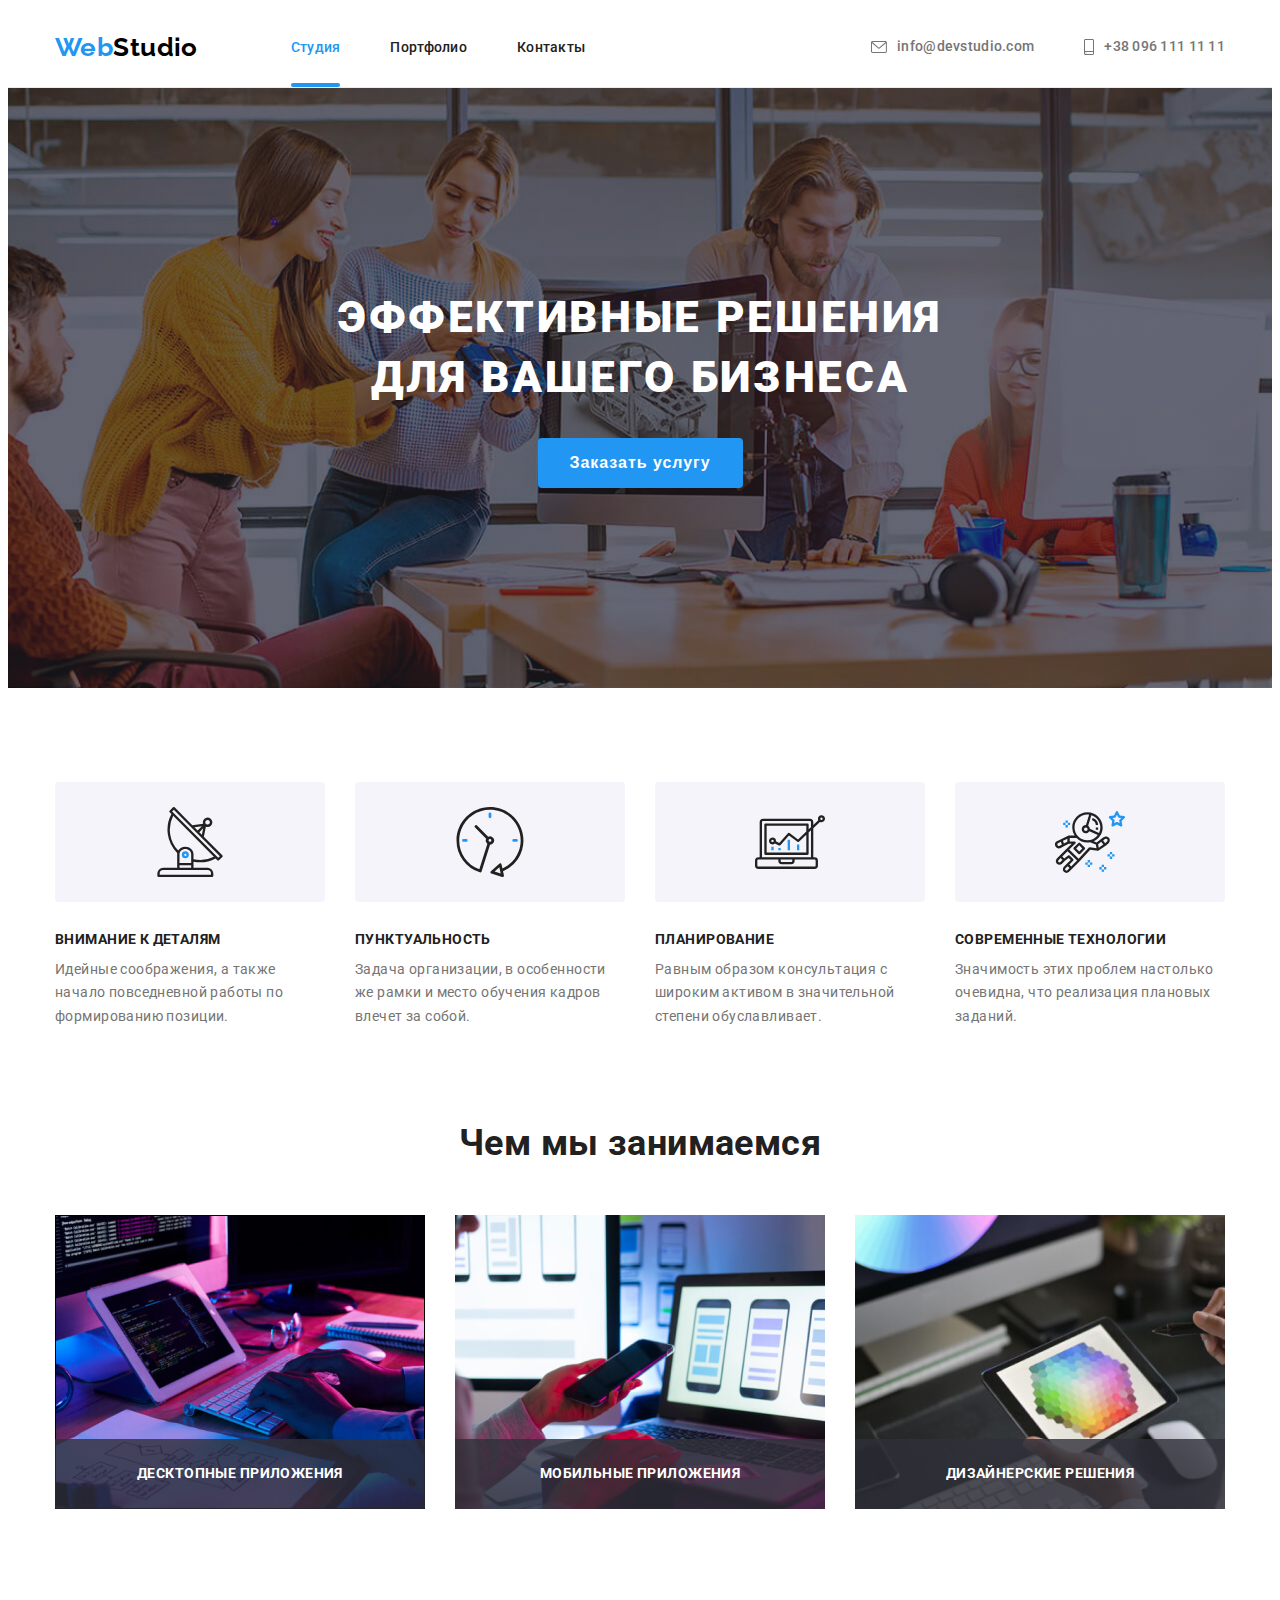
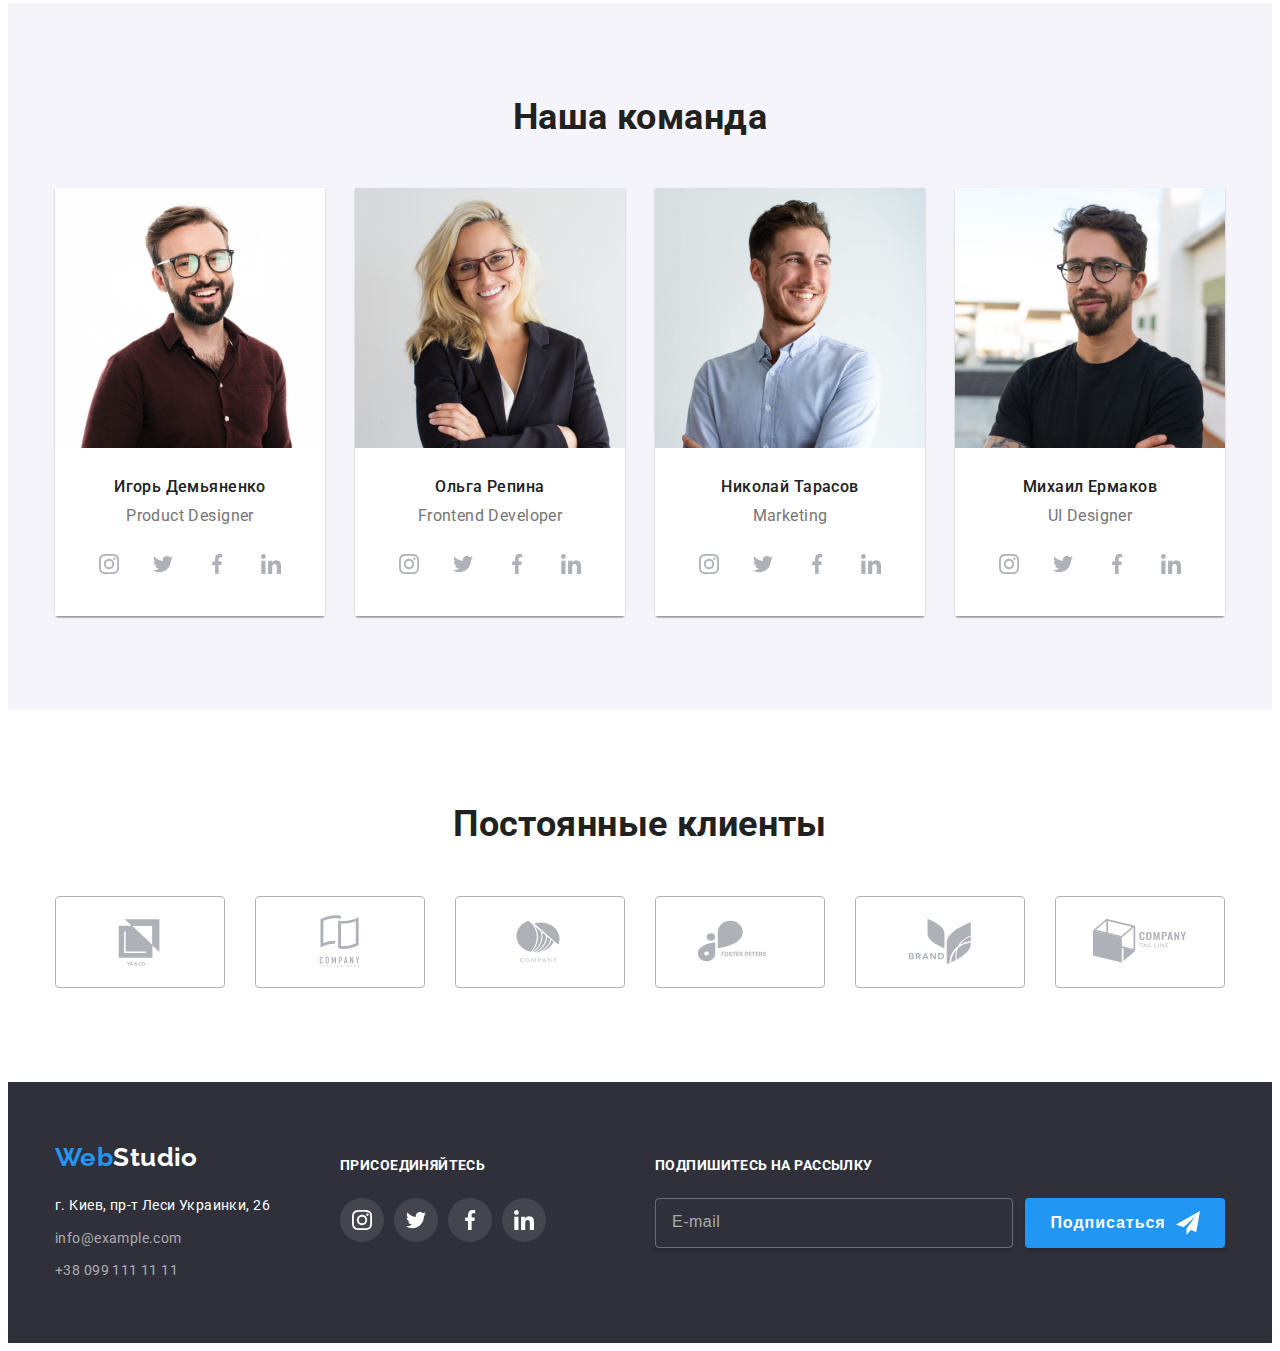
==== index.html @ 383ee4fe "add files" ====
<!DOCTYPE html>
<html lang="ru">
  <head>
    <meta charset="UTF-8" />
    <meta http-equiv="X-UA-Compatible" content="IE=edge" />
    <meta name="viewport" content="width=device-width, initial-scale=1.0" />
    <title>Студия</title>
    <link rel="preconnect" href="https://fonts.gstatic.com" />
    <link
      href="https://fonts.googleapis.com/css2?family=Raleway:wght@700&family=Roboto:wght@400;500;700;900&display=swap"
      rel="stylesheet"
    />
    <link
      rel="stylesheet"
      href="https://cdnjs.cloudflare.com/ajax/libs/modern-normalize/1.0.0/modern-normalize.css"
      integrity="sha512-Zx6MlUMKSVJoQ+83OwhdILe8cSEsCzfqThJd7J/VA2UrK6Ctj85p+xzqfyuNXE5B1k25uUdmJ2OzItbBy9GHAQ=="
      crossorigin="anonymous"
    />
    <link rel="stylesheet" href="./css/main.min.css"/>
  </head>

  <body>
    <header class="header">
      <div class="container header__container">
        <a href="" id="home" class="logo logo--header link"
          ><span class="logo__word">Web</span>Studio</a
        >
        <nav>
          <ul class="list header-nav">
            <li class="header-nav__item">
              <a
                href="./index.html"
                class="header-nav__link link header-nav__link--current"
                >Студия</a
              >
            </li>
            <li class="header-nav__item">
              <a href="./portfolio.html" class="header-nav__link link"
                >Портфолио</a
              >
            </li>
            <li class="header-nav__item">
              <a href="" class="header-nav__link link">Контакты</a>
            </li>
          </ul>
        </nav>
        <ul class="list header-auth">
          <li class="header-auth__item">
            <a href="mailto:info@devstudio.com" class="header-auth__link link">
              <svg class="header-auth__icon" width="16" height="12">
                <use
                  href="./images/icons/icomoon/sprite.svg#icon-envelope"
                ></use>
              </svg>
              info@devstudio.com</a
            >
          </li>
          <li class="header-auth__item">
            <a href="tel:+380961111111" class="header-auth__link link">
              <svg class="header-auth__icon" width="10" height="16">
                <use
                  href="./images/icons/icomoon/sprite.svg#icon-smartphone"
                ></use>
              </svg>
              +38 096 111 11 11</a
            >
          </li>
        </ul>
      </div>
    </header>

    <main>
      <section class="hero">
        <div class="container">
          <h1 class="hero__title">Эффективные решения для вашего бизнеса</h1>
          <button class="hero__btn" data-modal-open type="button">
            Заказать услугу
          </button>
        </div>
      </section>

      <section class="section">
        <div class="container">
          <h2 class="title visually-hidden">Особенности</h2>
          <ul class="list features">
            <li class="features__item">
              <div class="features__icon">
                <svg width="70" height="70">
                  <use
                    href="./images/icons/icomoon/sprite.svg#icon-antenna"
                  ></use>
                </svg>
              </div>
              <h3 class="features__title">Внимание к деталям</h3>
              <p class="features__text">
                Идейные соображения, а также начало повседневной работы по
                формированию позиции.
              </p>
            </li>
            <li class="features__item">
              <div class="features__icon">
                <svg width="70" height="70">
                  <use
                    href="./images/icons/icomoon/sprite.svg#icon-clock"
                  ></use>
                </svg>
              </div>
              <h3 class="features__title">Пунктуальность</h3>
              <p class="features__text">
                Задача организации, в особенности же рамки и место обучения
                кадров влечет за собой.
              </p>
            </li>
            <li class="features__item">
              <div class="features__icon">
                <svg width="70" height="70">
                  <use
                    href="./images/icons/icomoon/sprite.svg#icon-diagram"
                  ></use>
                </svg>
              </div>
              <h3 class="features__title">Планирование</h3>
              <p class="features__text">
                Равным образом консультация с широким активом в значительной
                степени обуславливает.
              </p>
            </li>
            <li class="features__item">
              <div class="features__icon">
                <svg width="70" height="70">
                  <use
                    href="./images/icons/icomoon/sprite.svg#icon-astronaut"
                  ></use>
                </svg>
              </div>
              <h3 class="features__title">Современные технологии</h3>
              <p class="features__text">
                Значимость этих проблем настолько очевидна, что реализация
                плановых заданий.
              </p>
            </li>
          </ul>
        </div>
      </section>

      <section class="section activity">
        <div class="container">
          <h2 class="title">Чем мы занимаемся</h2>
          <ul class="list activity__list">
            <li class="activity__thumb">
              <img
                src="./images/work-sec/box1.jpg"
                alt="Рабочий процесс, иллюстрационное фото"
                width="370"
                height="290"
              />
              <div class="activity__box">
                <h3 class="activity__subtitle">Десктопные приложения</h3>
              </div>
            </li>
            <li class="activity__thumb">
              <img
                src="./images/work-sec/box2.jpg"
                alt="Рабочий процесс, иллюстрационное фото"
                width="370"
                height="290"
              />
              <div class="activity__box">
                <h3 class="activity__subtitle">Мобильные приложения</h3>
              </div>
            </li>
            <li class="activity__thumb">
              <img
                src="./images/work-sec/box3.jpg"
                alt="Рабочий процесс, иллюстрационное фото"
                width="370"
                height="290"
              />
              <div class="activity__box">
                <h3 class="activity__subtitle">Дизайнерские решения</h3>
              </div>
            </li>
          </ul>
        </div>
      </section>
      <section class="section section--second-bg">
        <div class="container">
          <h2 class="title">Наша команда</h2>
          <ul class="list team">
            <li>
              <div class="team-box">
                <div>
                  <img
                    src="./images/team-sec/img.jpg"
                    alt="Игорь Демьяненко"
                    width="270"
                    height="260"
                  />
                </div>
                <div class="team-box__card">
                  <h3 class="team-box__name">Игорь Демьяненко</h3>
                  <p class="team-box__function">Product Designer</p>
                  <ul class="list socials">
                    <li class="socials__item">
                      <a class="link socials__link" href="">
                        <svg class="socials__icon" width="20" height="20">
                          <use
                            href="./images/icons/icomoon/sprite.svg#icon-instagram"
                          ></use>
                        </svg>
                      </a>
                    </li>
                    <li class="socials__item">
                      <a class="link socials__link" href="">
                        <svg class="socials__icon" width="20" height="20">
                          <use
                            href="./images/icons/icomoon/sprite.svg#icon-twitter"
                          ></use>
                        </svg>
                      </a>
                    </li>
                    <li class="socials__item">
                      <a class="link socials__link" href="">
                        <svg class="socials__icon" width="20" height="20">
                          <use
                            href="./images/icons/icomoon/sprite.svg#icon-facebook"
                          ></use>
                        </svg>
                      </a>
                    </li>
                    <li class="socials__item">
                      <a class="link socials__link" href="">
                        <svg class="socials__icon" width="20" height="20">
                          <use
                            href="./images/icons/icomoon/sprite.svg#icon-linkedin"
                          ></use>
                        </svg>
                      </a>
                    </li>
                  </ul>
                </div>
              </div>
            </li>
            <li>
              <div class="team-box">
                <div>
                  <img
                    src="./images/team-sec/img1.jpg"
                    alt="Ольга Репина"
                    width="270"
                    height="260"
                  />
                </div>
                <div class="team-box__card">
                  <h3 class="team-box__name">Ольга Репина</h3>
                  <p class="team-box__function">Frontend Developer</p>
                  <ul class="list socials">
                    <li class="socials__item">
                      <a class="link socials__link" href="">
                        <svg class="socials__icon" width="20" height="20">
                          <use
                            href="./images/icons/icomoon/sprite.svg#icon-instagram"
                          ></use>
                        </svg>
                      </a>
                    </li>
                    <li class="socials__item">
                      <a class="link socials__link" href="">
                        <svg class="socials__icon" width="20" height="20">
                          <use
                            href="./images/icons/icomoon/sprite.svg#icon-twitter"
                          ></use>
                        </svg>
                      </a>
                    </li>
                    <li class="socials__item">
                      <a class="link socials__link" href="">
                        <svg class="socials__icon" width="20" height="20">
                          <use
                            href="./images/icons/icomoon/sprite.svg#icon-facebook"
                          ></use>
                        </svg>
                      </a>
                    </li>
                    <li class="socials__item">
                      <a class="link socials__link" href="">
                        <svg class="socials__icon" width="20" height="20">
                          <use
                            href="./images/icons/icomoon/sprite.svg#icon-linkedin"
                          ></use>
                        </svg>
                      </a>
                    </li>
                  </ul>
                </div>
              </div>
            </li>
            <li>
              <div class="team-box">
                <div>
                  <img
                    src="./images/team-sec/img2.jpg"
                    alt="Николай Тарасов"
                    width="270"
                    height="260"
                  />
                </div>
                <div class="team-box__card">
                  <h3 class="team-box__name">Николай Тарасов</h3>
                  <p class="team-box__function">Marketing</p>
                  <ul class="list socials">
                    <li class="socials__item">
                      <a class="link socials__link" href="">
                        <svg class="socials__icon" width="20" height="20">
                          <use
                            href="./images/icons/icomoon/sprite.svg#icon-instagram"
                          ></use>
                        </svg>
                      </a>
                    </li>
                    <li class="socials__item">
                      <a class="link socials__link" href="">
                        <svg class="socials__icon" width="20" height="20">
                          <use
                            href="./images/icons/icomoon/sprite.svg#icon-twitter"
                          ></use>
                        </svg>
                      </a>
                    </li>
                    <li class="socials__item">
                      <a class="link socials__link" href="">
                        <svg class="socials__icon" width="20" height="20">
                          <use
                            href="./images/icons/icomoon/sprite.svg#icon-facebook"
                          ></use>
                        </svg>
                      </a>
                    </li>
                    <li class="socials__item">
                      <a class="link socials__link" href="">
                        <svg class="socials__icon" width="20" height="20">
                          <use
                            href="./images/icons/icomoon/sprite.svg#icon-linkedin"
                          ></use>
                        </svg>
                      </a>
                    </li>
                  </ul>
                </div>
              </div>
            </li>
            <li>
              <div class="team-box">
                <div>
                  <img
                    src="./images/team-sec/img3.jpg"
                    alt="Михаил Ермаков"
                    width="270"
                    height="260"
                  />
                </div>
                <div class="team-box__card">
                  <h3 class="team-box__name">Михаил Ермаков</h3>
                  <p class="team-box__function">UI Designer</p>
                  <ul class="list socials">
                    <li class="socials__item">
                      <a class="link socials__link" href="">
                        <svg class="socials__icon" width="20" height="20">
                          <use
                            href="./images/icons/icomoon/sprite.svg#icon-instagram"
                          ></use>
                        </svg>
                      </a>
                    </li>
                    <li class="socials__item">
                      <a class="link socials__link" href="">
                        <svg class="socials__icon" width="20" height="20">
                          <use
                            href="./images/icons/icomoon/sprite.svg#icon-twitter"
                          ></use>
                        </svg>
                      </a>
                    </li>
                    <li class="socials__item">
                      <a class="link socials__link" href="">
                        <svg class="socials__icon" width="20" height="20">
                          <use
                            href="./images/icons/icomoon/sprite.svg#icon-facebook"
                          ></use>
                        </svg>
                      </a>
                    </li>
                    <li class="socials__item">
                      <a class="link socials__link" href="">
                        <svg class="socials__icon" width="20" height="20">
                          <use
                            href="./images/icons/icomoon/sprite.svg#icon-linkedin"
                          ></use>
                        </svg>
                      </a>
                    </li>
                  </ul>
                </div>
              </div>
            </li>
          </ul>
        </div>
      </section>

      <section class="section">
        <div class="container">
          <h2 class="title">Постоянные клиенты</h2>
          <ul class="list clients">
            <li>
              <a class="clients__link" href="">
                <svg class="clients__icon" width="106" height="60">
                  <use
                    href="./images/icons/icomoon/sprite.svg#icon-Logo1"
                  ></use>
                </svg>
              </a>
            </li>
            <li>
              <a class="clients__link" href="">
                <svg class="clients__icon" width="106" height="60">
                  <use
                    href="./images/icons/icomoon/sprite.svg#icon-Logo2"
                  ></use>
                </svg>
              </a>
            </li>
            <li>
              <a class="clients__link" href="">
                <svg class="clients__icon" width="106" height="60">
                  <use
                    href="./images/icons/icomoon/sprite.svg#icon-Logo3"
                  ></use>
                </svg>
              </a>
            </li>
            <li>
              <a class="clients__link" href="">
                <svg class="clients__icon" width="106" height="60">
                  <use
                    href="./images/icons/icomoon/sprite.svg#icon-Logo4"
                  ></use>
                </svg>
              </a>
            </li>
            <li>
              <a class="clients__link" href="">
                <svg class="clients__icon" width="106" height="60">
                  <use
                    href="./images/icons/icomoon/sprite.svg#icon-Logo5"
                  ></use>
                </svg>
              </a>
            </li>
            <li>
              <a class="clients__link" href="">
                <svg class="clients__icon" width="106" height="60">
                  <use
                    href="./images/icons/icomoon/sprite.svg#icon-Logo6"
                  ></use>
                </svg>
              </a>
            </li>
          </ul>
        </div>
      </section>
    </main>

    <footer class="footer">
      <div class="container footer__container">
        <div>
          <a href="#home" class="logo logo--footer link"
            ><span class="logo__word">Web</span>Studio</a
          >

          <address class="address">
            <ul class="list">
              <li class="address__item">
                <a
                  href="https://goo.gl/maps/PmJtXKr7N3SHuHkD6"
                  target="_blank"
                  rel="noopener noreferrer"
                  class="address__link link"
                  >г. Киев, пр-т Леси Украинки, 26</a
                >
              </li>
              <li class="address__item">
                <a
                  href="mailto:info@example.com"
                  class="address__link address--contact link"
                  >info@example.com</a
                >
              </li>
              <li class="address__item">
                <a
                  href="tel:+380991111111"
                  class="address__link address--contact link"
                  >+38 099 111 11 11</a
                >
              </li>
            </ul>
          </address>
        </div>
        <div class="footer__socials-container">
          <p class="footer__title">Присоединяйтесь</p>
          <ul class="list socials">
            <li class="socials__item">
              <a class="link socials__link socials__link--dark-bg" href="">
                <svg
                  class="socials__icon socials__icon--dark-bg"
                  width="20"
                  height="20"
                >
                  <use
                    href="./images/icons/icomoon/sprite.svg#icon-instagram"
                  ></use>
                </svg>
              </a>
            </li>
            <li class="socials__item">
              <a class="link socials__link socials__link--dark-bg" href="">
                <svg
                  class="socials__icon socials__icon--dark-bg"
                  width="20"
                  height="20"
                >
                  <use
                    href="./images/icons/icomoon/sprite.svg#icon-twitter"
                  ></use>
                </svg>
              </a>
            </li>
            <li class="socials__item">
              <a class="link socials__link socials__link--dark-bg" href="">
                <svg
                  class="socials__icon socials__icon--dark-bg"
                  width="20"
                  height="20"
                >
                  <use
                    href="./images/icons/icomoon/sprite.svg#icon-facebook"
                  ></use>
                </svg>
              </a>
            </li>
            <li class="socials__item">
              <a class="link socials__link socials__link--dark-bg" href="">
                <svg
                  class="socials__icon socials__icon--dark-bg"
                  width="20"
                  height="20"
                >
                  <use
                    href="./images/icons/icomoon/sprite.svg#icon-linkedin"
                  ></use>
                </svg>
              </a>
            </li>
          </ul>
        </div>
        <div class="footer__signup-container">
          <p class="footer__title">Подпишитесь на рассылку</p>
          <form
            class="footer__signup-form"
            name="signup-form"
            autocomplete="on"
          >
            <label>
              <input
                class="footer__email-form"
                type="email"
                name="email"
                placeholder="E-mail"
              />
            </label>
            <button type="submit" class="footer__button">
              <span class="footer__button-text">Подписаться</span>
              <svg
                class="footer__button-icon"
                width="24"
                height="24"
                fill="none"
                xmlns="http://www.w3.org/2000/svg"
              >
                <path
                  d="M24 0L0 13.5l7.67 2.84L19.5 5.25l-8.998 12.14.007.002-.009-.002V24l4.301-5.018L20.251 21 24 0z"
                  fill="#fff"
                />
              </svg>
            </button>
          </form>
        </div>
      </div>
    </footer>

    <div data-modal class="backdrop is-hidden">
      <div class="modal">
        <button data-modal-close class="modal__btn">
          <svg class="modal__icon" width="11" height="11">
            <use href="./images/icons/icomoon/sprite.svg#icon-close"></use>
          </svg>
        </button>
        <form class="data" name="data-form" autocomplete="on">
          <div role="group">
            <p class="data__text">Оставьте свои данные, мы вам перезвоним</p>

            <div class="data__field">
              <label class="data__label" for="form-name">Имя</label>
              <input
                class="data__input"
                id="form-name"
                type="name"
                name="person-name"
                autofocus
              />
              <svg
                class="data__icon"
                width="18"
                height="18"
                xmlns="http://www.w3.org/2000/svg"
              >
                <path
                  d="M9 9a3 3 0 100-6 3 3 0 100 6zm0 1.5c-2.003 0-6 1.005-6 3v.75c0 .412.337.75.75.75h10.5c.412 0 .75-.338.75-.75v-.75c0-1.995-3.998-3-6-3z"
                />
              </svg>
            </div>
            <div class="data__field">
              <label class="data__label" for="form-tel">Телефон</label>
              <input
                class="data__input"
                id="form-tel"
                type="tel"
                name="phone-number"
              />
              <svg
                class="data__icon"
                width="18"
                height="18"
                xmlns="http://www.w3.org/2000/svg"
              >
                <path
                  d="M13.996 11.123l-1.838-.21a1.44 1.44 0 00-1.187.412l-1.332 1.332a10.888 10.888 0 01-4.769-4.77L6.21 6.55a1.44 1.44 0 00.412-1.187l-.21-1.824a1.448 1.448 0 00-1.44-1.28H3.72c-.818 0-1.498.68-1.448 1.497.384 6.18 5.327 11.116 11.5 11.5.817.05 1.498-.63 1.498-1.448v-1.252a1.434 1.434 0 00-1.274-1.432z"
                />
              </svg>
            </div>
            <div class="data__field">
              <label class="data__label" for="form-email">Почта</label>
              <input
                class="data__input"
                id="form-email"
                type="email"
                name="data-email"
              />
              <svg
                class="data__icon"
                width="18"
                height="18"
                xmlns="http://www.w3.org/2000/svg"
              >
                <path
                  d="M15 3H3c-.825 0-1.492.675-1.492 1.5l-.008 9c0 .825.675 1.5 1.5 1.5h12c.825 0 1.5-.675 1.5-1.5v-9c0-.825-.675-1.5-1.5-1.5zm-.3 3.188L9.398 9.502a.759.759 0 01-.796 0L3.3 6.188a.637.637 0 11.675-1.08L9 8.25l5.025-3.143a.637.637 0 11.675 1.08z"
                />
              </svg>
            </div>
            <div class="data__field">
              <label class="data__label" for="form-comment">Комментарий</label>
              <textarea
                class="data__comment"
                name="comment"
                id="form-comment"
                placeholder="Введите текст"
              ></textarea>
            </div>

            <label class="data__checkbox-label">
              <input
                class="data__checkbox-input"
                name="agreement"
                type="checkbox"
              />
              <span class="data__checkbox-icon"></span>
              Соглашаюсь с рассылкой и принимаю
              <a class="data__contract" href="">Условия договора</a>
            </label>
          </div>
          <button class="data__btn" type="submit">Отправить</button>
        </form>
      </div>
    </div>
    <script src="./js/modal.js"></script>
  </body>
</html>
---- css/main.min.css ----
:root{--main-text-cl: #757575;--title-cl: #212121;--accent-cl: #2196f3;--alt-text-cl: #ffffff;--main-bg: #ffffff;--dark-bg: #2f303a;--second-bg: #f5f4fa;--main-font: "Roboto", sans-serif;--logo-font: "Raleway", sans-serif;--card-shadow: 0px 1px 1px rgba(0, 0, 0, 0.12),
    0px 4px 4px rgba(0, 0, 0, 0.06), 1px 4px 6px rgba(0, 0, 0, 0.16)}html{-webkit-box-sizing:border-box;box-sizing:border-box}*,*::after,*::before{-webkit-box-sizing:inherit;box-sizing:inherit}h1,h2,h3,h4,h5,h6,p{margin-top:0}img{display:block;max-width:100%;height:auto}body{background-color:var(--main-bg);color:var(--main-text-cl);font-family:var(--main-font);font-size:14px;line-height:1.7;letter-spacing:0.03em}.list{list-style:none;padding-left:0;margin:0}.link{text-decoration:none;color:inherit}.visually-hidden{position:absolute !important;clip:rect(1px 1px 1px 1px);clip:rect(1px, 1px, 1px, 1px);padding:0 !important;border:0 !important;height:1px !important;width:1px !important;overflow:hidden}.container{width:1200px;padding-left:15px;padding-right:15px;margin-left:auto;margin-right:auto}.header{border-bottom:1px solid #ececec}.header__container{display:-webkit-box;display:-ms-flexbox;display:flex;-webkit-box-align:center;-ms-flex-align:center;align-items:center;padding-top:24px;padding-bottom:24px}.header-nav{display:-webkit-inline-box;display:-ms-inline-flexbox;display:inline-flex}.header-nav .header-nav__item:not(:last-child){margin-right:50px}.header-nav .header-nav__link--current{color:var(--accent-cl);position:relative;padding-top:32px;padding-bottom:32px}.header-nav .header-nav__link--current::after{content:"";width:100%;height:4px;background:var(--accent-cl);border-radius:2px;position:absolute;bottom:0;left:0}.header-nav__link{color:var(--title-cl);font-weight:500;font-size:14px;line-height:1.14;letter-spacing:0.02em;-webkit-transition-property:color;transition-property:color;-webkit-transition-duration:250ms;transition-duration:250ms;-webkit-transition-timing-function:cubic-bezier(0.4, 0, 0.2, 1);transition-timing-function:cubic-bezier(0.4, 0, 0.2, 1)}.header-nav__link:hover,.header-nav__link:focus{color:var(--accent-cl)}.header-auth{display:-webkit-inline-box;display:-ms-inline-flexbox;display:inline-flex;margin-left:auto}.header-auth .header-auth__item:not(:last-child){margin-right:50px}.header-auth__link{display:-webkit-box;display:-ms-flexbox;display:flex;-webkit-box-align:center;-ms-flex-align:center;align-items:center;color:#757575;font-weight:500;font-size:14px;line-height:1.14;letter-spacing:0.02em;-webkit-transition-property:color;transition-property:color;-webkit-transition-duration:250ms;transition-duration:250ms;-webkit-transition-timing-function:cubic-bezier(0.4, 0, 0.2, 1);transition-timing-function:cubic-bezier(0.4, 0, 0.2, 1)}.header-auth__link:hover,.header-auth__link:focus{color:var(--accent-cl)}.header-auth__icon{fill:currentColor;margin-right:10px;padding:0}.logo{font-family:var(--logo-font);font-weight:700;font-size:26px;line-height:1.19}.logo--header{margin-right:93px;color:#000000}.logo--footer{color:#ffffff}.logo__word{color:var(--accent-cl)}.section{padding-top:94px;padding-bottom:94px}.section--second-bg{background-color:var(--second-bg)}.hero{max-width:1600px;padding-top:200px;padding-bottom:200px;background-color:var(--dark-bg);background-image:-webkit-gradient(linear, left top, right top, from(rgba(47,48,58,0.4)), to(rgba(47,48,58,0.4))),url(../images/mainimg/mainimg.jpg);background-image:linear-gradient(to right, rgba(47,48,58,0.4), rgba(47,48,58,0.4)),url(../images/mainimg/mainimg.jpg);background-repeat:no-repeat;background-position:center}.hero__title{max-width:696px;margin-right:auto;margin-left:auto;margin-bottom:30px;color:#ffffff;font-weight:900;font-size:44px;line-height:1.36;text-align:center;letter-spacing:0.06em;text-transform:uppercase}.hero__btn{min-width:200px;min-height:50px;margin:0 auto;padding:10px 32px;border:none;border-radius:4px;display:-webkit-box;display:-ms-flexbox;display:flex;-webkit-box-align:center;-ms-flex-align:center;align-items:center;font-weight:700;font-size:16px;line-height:1.87;text-align:center;letter-spacing:0.06em;color:#ffffff;background-color:var(--accent-cl);cursor:pointer}.title{margin-bottom:50px;font-size:36px;line-height:1.16;text-align:center;color:var(--title-cl)}.features{display:-webkit-box;display:-ms-flexbox;display:flex;-webkit-box-pack:justify;-ms-flex-pack:justify;justify-content:space-between}.features__item{max-width:270px}.features__title{margin-bottom:10px;font-size:14px;line-height:1.14;text-transform:uppercase;color:var(--title-cl)}.features__text{margin-bottom:0}.features__icon{display:-webkit-box;display:-ms-flexbox;display:flex;-webkit-box-align:center;-ms-flex-align:center;align-items:center;-webkit-box-pack:center;-ms-flex-pack:center;justify-content:center;width:270px;height:120px;background-color:var(--second-bg);border-radius:4px;margin-bottom:30px}.activity{padding-top:0;padding-bottom:94px}.activity__list{display:-webkit-box;display:-ms-flexbox;display:flex;-webkit-box-pack:justify;-ms-flex-pack:justify;justify-content:space-between}.activity__thumb{position:relative}.activity__box{display:-webkit-box;display:-ms-flexbox;display:flex;-webkit-box-pack:center;-ms-flex-pack:center;justify-content:center;-webkit-box-align:center;-ms-flex-align:center;align-items:center;position:absolute;width:100%;height:70px;bottom:0;left:0;background:rgba(47,48,58,0.8)}.activity__subtitle{font-weight:700;font-size:14px;line-height:1.14;text-align:center;text-transform:uppercase;color:#ffffff;margin-bottom:0}.team{display:-webkit-box;display:-ms-flexbox;display:flex;-webkit-box-pack:justify;-ms-flex-pack:justify;justify-content:space-between;font-size:16px;line-height:1.18;text-align:center}.team-box{-webkit-box-shadow:0px 1px 3px rgba(0,0,0,0.12),0px 1px 1px rgba(0,0,0,0.14),0px 2px 1px rgba(0,0,0,0.2);box-shadow:0px 1px 3px rgba(0,0,0,0.12),0px 1px 1px rgba(0,0,0,0.14),0px 2px 1px rgba(0,0,0,0.2);border-radius:0px 0px 4px 4px}.team-box__card{padding:30px 32px;background-color:#fff}.team-box__function{margin-top:10px;margin-bottom:16px}.team-box__name{margin-bottom:0;color:var(--title-cl);font-weight:500;font-size:16px;line-height:1.18;text-align:center}.socials{display:-webkit-box;display:-ms-flexbox;display:flex}.socials__link{width:44px;height:44px;display:-webkit-box;display:-ms-flexbox;display:flex;-webkit-box-align:center;-ms-flex-align:center;align-items:center;-webkit-box-pack:center;-ms-flex-pack:center;justify-content:center;border-radius:50px;-webkit-transition-property:background-color;transition-property:background-color;-webkit-transition-duration:250ms;transition-duration:250ms;-webkit-transition-timing-function:cubic-bezier(0.4, 0, 0.2, 1);transition-timing-function:cubic-bezier(0.4, 0, 0.2, 1)}.socials__link:hover,.socials__link:focus{background-color:var(--accent-cl)}.socials__link:hover .socials__icon,.socials__link:focus .socials__icon{fill:#fff}.socials__link--dark-bg{background-color:rgba(255,255,255,0.1)}.socials__icon{fill:#afb1b8;-webkit-transition-property:fill;transition-property:fill;-webkit-transition-duration:250ms;transition-duration:250ms;-webkit-transition-timing-function:cubic-bezier(0.4, 0, 0.2, 1);transition-timing-function:cubic-bezier(0.4, 0, 0.2, 1)}.socials__icon--dark-bg{fill:#fff}.socials__item:not(:last-child){margin-right:10px}.clients{display:-webkit-box;display:-ms-flexbox;display:flex;-webkit-box-pack:justify;-ms-flex-pack:justify;justify-content:space-between}.clients__icon{fill:#afb1b8;-webkit-transition-property:fill;transition-property:fill;-webkit-transition-duration:250ms;transition-duration:250ms;-webkit-transition-timing-function:cubic-bezier(0.4, 0, 0.2, 1);transition-timing-function:cubic-bezier(0.4, 0, 0.2, 1)}.clients__link{display:-webkit-box;display:-ms-flexbox;display:flex;-webkit-box-align:center;-ms-flex-align:center;align-items:center;-webkit-box-pack:center;-ms-flex-pack:center;justify-content:center;width:170px;height:92px;border:1px solid #afb1b8;border-radius:4px;-webkit-transition-property:border-color;transition-property:border-color;-webkit-transition-duration:250ms;transition-duration:250ms;-webkit-transition-timing-function:cubic-bezier(0.4, 0, 0.2, 1);transition-timing-function:cubic-bezier(0.4, 0, 0.2, 1)}.clients__link:hover,.clients__link:focus{border-color:var(--accent-cl)}.clients__link:hover .clients__icon,.clients__link:focus .clients__icon{fill:var(--accent-cl)}.buttons{display:-webkit-box;display:-ms-flexbox;display:flex;-webkit-box-pack:center;-ms-flex-pack:center;justify-content:center;margin-bottom:50px}.buttons__item:not(:last-child){margin-right:8px}.filter-btn{padding:6px 22px;min-width:73px;min-height:38px;border-radius:4px;border:none;color:var(--title-cl);background-color:var(--second-bg);font-weight:500;font-size:16px;line-height:1.62;text-align:center;cursor:pointer;-webkit-transition-property:background-color, color, -webkit-box-shadow;transition-property:background-color, color, -webkit-box-shadow;transition-property:background-color, color, box-shadow;transition-property:background-color, color, box-shadow, -webkit-box-shadow;-webkit-transition-duration:250ms;transition-duration:250ms;-webkit-transition-timing-function:cubic-bezier(0.4, 0, 0.2, 1);transition-timing-function:cubic-bezier(0.4, 0, 0.2, 1)}.filter-btn:hover,.filter-btn:focus{background-color:var(--accent-cl);color:#ffffff;-webkit-box-shadow:0px 3px 1px rgba(0,0,0,0.1),0px 1px 2px rgba(0,0,0,0.08),0px 2px 2px rgba(0,0,0,0.12);box-shadow:0px 3px 1px rgba(0,0,0,0.1),0px 1px 2px rgba(0,0,0,0.08),0px 2px 2px rgba(0,0,0,0.12)}.portfolio{display:-webkit-box;display:-ms-flexbox;display:flex;-ms-flex-wrap:wrap;flex-wrap:wrap}.portfolio__card{width:370px;border:1px solid #eeeeee;border-top:none;padding:20px 24px}.portfolio__title{margin-top:0;margin-bottom:0;font-size:18px;line-height:2;letter-spacing:0.06em;color:var(--title-cl)}.portfolio__direction{margin-top:4px;margin-bottom:0px;font-size:16px;line-height:1.87}.portfolio__content{display:block;width:322px;height:168px;margin-bottom:0;font-size:18px;line-height:1.56;color:#ffffff}.portfolio__item{display:-webkit-box;display:-ms-flexbox;display:flex;width:370px;-ms-flex-preferred-size:calc((100% - 30px * 2) / 3);flex-basis:calc((100% - 30px * 2) / 3);margin-right:30px;margin-bottom:30px}.portfolio__item:nth-child(3n){margin-right:0}.portfolio__item:nth-child(n+7){margin-bottom:0}.portfolio__link{display:block;-webkit-transition-property:border, -webkit-box-sizing, -webkit-box-shadow;transition-property:border, -webkit-box-sizing, -webkit-box-shadow;transition-property:box-sizing, border, box-shadow;transition-property:box-sizing, border, box-shadow, -webkit-box-sizing, -webkit-box-shadow;-webkit-transition-duration:250ms;transition-duration:250ms;-webkit-transition-timing-function:cubic-bezier(0.4, 0, 0.2, 1);transition-timing-function:cubic-bezier(0.4, 0, 0.2, 1)}.portfolio__link:hover,.portfolio__link:focus{-webkit-box-shadow:var(--card-shadow);box-shadow:var(--card-shadow)}.portfolio__link:hover .portfolio__overlay,.portfolio__link:focus .portfolio__overlay{-webkit-transform:translateY(0);transform:translateY(0)}.portfolio__thumb{position:relative;overflow:hidden}.portfolio__thumb .portfolio__overlay{display:-webkit-box;display:-ms-flexbox;display:flex;-webkit-box-pack:center;-ms-flex-pack:center;justify-content:center;-webkit-box-align:center;-ms-flex-align:center;align-items:center;position:absolute;width:100%;height:100%;top:0;left:0;background:rgba(33,150,243,0.9);-webkit-transform:translateY(100%);transform:translateY(100%);-webkit-transition-property:-webkit-transform;transition-property:-webkit-transform;transition-property:transform;transition-property:transform, -webkit-transform;-webkit-transition-duration:250ms;transition-duration:250ms;-webkit-transition-timing-function:cubic-bezier(0.4, 0, 0.2, 1);transition-timing-function:cubic-bezier(0.4, 0, 0.2, 1)}.footer{background-color:#2f303a}.footer__container{display:-webkit-box;display:-ms-flexbox;display:flex;padding-top:60px;padding-bottom:60px}.footer__socials-container{margin-left:70px;padding-top:12px}.footer__title{margin-bottom:20px;font-weight:700;line-height:1, 14;text-transform:uppercase;color:#ffffff}.footer__signup-container{padding-top:12px;margin-left:auto}.footer__signup-form{display:-webkit-box;display:-ms-flexbox;display:flex}.footer__button{display:-webkit-box;display:-ms-flexbox;display:flex;-webkit-box-align:center;-ms-flex-align:center;align-items:center;-webkit-box-pack:center;-ms-flex-pack:center;justify-content:center;padding:0;min-width:200px;min-height:50px;background-color:var(--accent-cl);-webkit-box-shadow:0px 4px 4px rgba(0,0,0,0.15);box-shadow:0px 4px 4px rgba(0,0,0,0.15);border-radius:4px;border:none;cursor:pointer}.footer__button-text{font-weight:700;font-size:16px;line-height:1.87;letter-spacing:0.06em;color:#ffffff}.footer__button-icon{margin-left:10px}.footer__email-form{width:358px;height:50px;padding:15px 0 15px 16px;margin-right:12px;border:1px solid rgba(255,255,255,0.3);-webkit-box-shadow:0px 4px 4px rgba(0,0,0,0.15);box-shadow:0px 4px 4px rgba(0,0,0,0.15);border-radius:4px;background-color:transparent;color:#fff}.footer__email-form::-webkit-input-placeholder{font-size:16px;line-height:1, 25;letter-spacing:0.03em;color:rgba(255,255,255,0.6)}.footer__email-form:-ms-input-placeholder{font-size:16px;line-height:1, 25;letter-spacing:0.03em;color:rgba(255,255,255,0.6)}.footer__email-form::-ms-input-placeholder{font-size:16px;line-height:1, 25;letter-spacing:0.03em;color:rgba(255,255,255,0.6)}.footer__email-form::placeholder{font-size:16px;line-height:1, 25;letter-spacing:0.03em;color:rgba(255,255,255,0.6)}.address{margin-top:20px;font-style:normal;font-size:14px;line-height:1.7;color:#ffffff}.address__item:not(:last-child){margin-bottom:9px}.address--contact{color:rgba(255,255,255,0.6)}.address__link{-webkit-transition-property:color;transition-property:color;-webkit-transition-duration:250ms;transition-duration:250ms;-webkit-transition-timing-function:cubic-bezier(0.4, 0, 0.2, 1);transition-timing-function:cubic-bezier(0.4, 0, 0.2, 1)}.address__link:hover,.address__link:focus{color:var(--accent-cl)}.backdrop{position:fixed;top:0;left:0;background-color:rgba(0,0,0,0.2);width:100%;height:100%;opacity:1;visibility:visible;-webkit-transition:opacity 250ms cubic-bezier(0.4, 0, 0.2, 1),visibility 250ms cubic-bezier(0.4, 0, 0.2, 1);transition:opacity 250ms cubic-bezier(0.4, 0, 0.2, 1),visibility 250ms cubic-bezier(0.4, 0, 0.2, 1)}.backdrop.is-hidden{opacity:0;pointer-events:none;visibility:hidden}.backdrop.is-hidden .modal{-webkit-transform:translate(-50%, -50%) scale(0.5);transform:translate(-50%, -50%) scale(0.5)}.modal{position:absolute;top:50%;left:50%;-webkit-transform:translate(-50%, -50%) scale(1);transform:translate(-50%, -50%) scale(1);width:528px;height:581px;background-color:#ffffff;-webkit-box-shadow:0px 1px 3px rgba(0,0,0,0.12),0px 1px 1px rgba(0,0,0,0.14),0px 2px 1px rgba(0,0,0,0.2);box-shadow:0px 1px 3px rgba(0,0,0,0.12),0px 1px 1px rgba(0,0,0,0.14),0px 2px 1px rgba(0,0,0,0.2);border-radius:4px;-webkit-transition:-webkit-transform 250ms cubic-bezier(0.4, 0, 0.2, 1);transition:-webkit-transform 250ms cubic-bezier(0.4, 0, 0.2, 1);transition:transform 250ms cubic-bezier(0.4, 0, 0.2, 1);transition:transform 250ms cubic-bezier(0.4, 0, 0.2, 1), -webkit-transform 250ms cubic-bezier(0.4, 0, 0.2, 1)}.modal__btn{position:absolute;top:8px;right:8px;display:-webkit-box;display:-ms-flexbox;display:flex;-webkit-box-pack:center;-ms-flex-pack:center;justify-content:center;-webkit-box-align:center;-ms-flex-align:center;align-items:center;width:30px;height:30px;-webkit-box-sizing:border-box;box-sizing:border-box;background-color:#ffffff;border:1px solid rgba(0,0,0,0.1);border-radius:50%;cursor:pointer;-webkit-transition:fill 250ms cubic-bezier(0.4, 0, 0.2, 1);transition:fill 250ms cubic-bezier(0.4, 0, 0.2, 1)}.modal__icon{fill:#000}.modal__btn:hover .modal__icon,.modal__btn:focus .modal__icon{fill:var(--accent-cl)}.data{padding-left:40px;padding-right:40px;padding-bottom:40px;padding-top:40px}.data__field{position:relative;display:-webkit-box;display:-ms-flexbox;display:flex;-webkit-box-orient:vertical;-webkit-box-direction:normal;-ms-flex-direction:column;flex-direction:column;margin-bottom:10px}.data__label{font-size:12px;line-height:1.16;letter-spacing:0.01em}.data__icon{position:absolute;bottom:11px;left:12px;-webkit-transition:fill 250ms cubic-bezier(0.4, 0, 0.2, 1);transition:fill 250ms cubic-bezier(0.4, 0, 0.2, 1)}.data__text{margin-bottom:12px;font-weight:700;font-size:20px;line-height:1, 15;text-align:center;color:var(--title-cl)}.data__contract{margin-left:4px;color:var(--accent-cl)}.data__input{min-width:448px;min-height:40px;padding:0 0 0 42px;margin-top:4px;border:1px solid rgba(33,33,33,0.2);border-radius:4px;outline:none;-webkit-transition:border-color 250ms cubic-bezier(0.4, 0, 0.2, 1);transition:border-color 250ms cubic-bezier(0.4, 0, 0.2, 1)}.data__input:focus{border-color:var(--accent-cl)}.data__input:focus+.data__icon{fill:var(--accent-cl)}.data__comment{width:448px;height:120px;padding:12px 16px;margin-top:4px;border:1px solid rgba(33,33,33,0.2);border-radius:4px;resize:none;outline:none;-webkit-transition:border-color 250ms cubic-bezier(0.4, 0, 0.2, 1);transition:border-color 250ms cubic-bezier(0.4, 0, 0.2, 1)}.data__comment::-webkit-input-placeholder{font-size:12px;line-height:1.16;letter-spacing:0.01em;color:rgba(117,117,117,0.5)}.data__comment:-ms-input-placeholder{font-size:12px;line-height:1.16;letter-spacing:0.01em;color:rgba(117,117,117,0.5)}.data__comment::-ms-input-placeholder{font-size:12px;line-height:1.16;letter-spacing:0.01em;color:rgba(117,117,117,0.5)}.data__comment::placeholder{font-size:12px;line-height:1.16;letter-spacing:0.01em;color:rgba(117,117,117,0.5)}.data__comment:focus{border-color:var(--accent-cl)}.data__checkbox-input{position:absolute !important;clip:rect(1px 1px 1px 1px);clip:rect(1px, 1px, 1px, 1px);padding:0 !important;border:0 !important;height:1px !important;width:1px !important;overflow:hidden}.data__checkbox-input:checked+.data__checkbox-icon{background-image:url(../images/icons/icomoon/checkon.svg);background-color:var(--accent-cl);background-size:contain;background-origin:border-box}.data__checkbox-input:focus+.data__checkbox-icon{border-color:var(--accent-cl)}.data__checkbox-icon{display:inline-block;margin-right:9px;width:16px;height:15px;-webkit-transition:background-color 250ms cubic-bezier(0.4, 0, 0.2, 1);transition:background-color 250ms cubic-bezier(0.4, 0, 0.2, 1);border:2px solid #000000;border-radius:2px}.data__checkbox-label{display:-webkit-box;display:-ms-flexbox;display:flex;-webkit-box-align:center;-ms-flex-align:center;align-items:center;-webkit-box-pack:center;-ms-flex-pack:center;justify-content:center}.data__btn{width:200px;height:50px;margin-right:auto;margin-left:auto;margin-top:30px;display:-webkit-box;display:-ms-flexbox;display:flex;-webkit-box-align:center;-ms-flex-align:center;align-items:center;-webkit-box-pack:center;-ms-flex-pack:center;justify-content:center;background-color:var(--accent-cl);border:none;-webkit-box-shadow:0px 4px 4px rgba(0,0,0,0.15);box-shadow:0px 4px 4px rgba(0,0,0,0.15);border-radius:4px;font-weight:700;font-size:16px;line-height:1.87;letter-spacing:0.06em;color:#ffffff;cursor:pointer;-webkit-transition:background-color 250ms cubic-bezier(0.4, 0, 0.2, 1);transition:background-color 250ms cubic-bezier(0.4, 0, 0.2, 1)}.data__btn:hover,.data__btn:focus{background-color:#188ce8}
/*# sourceMappingURL=main.min.css.map */
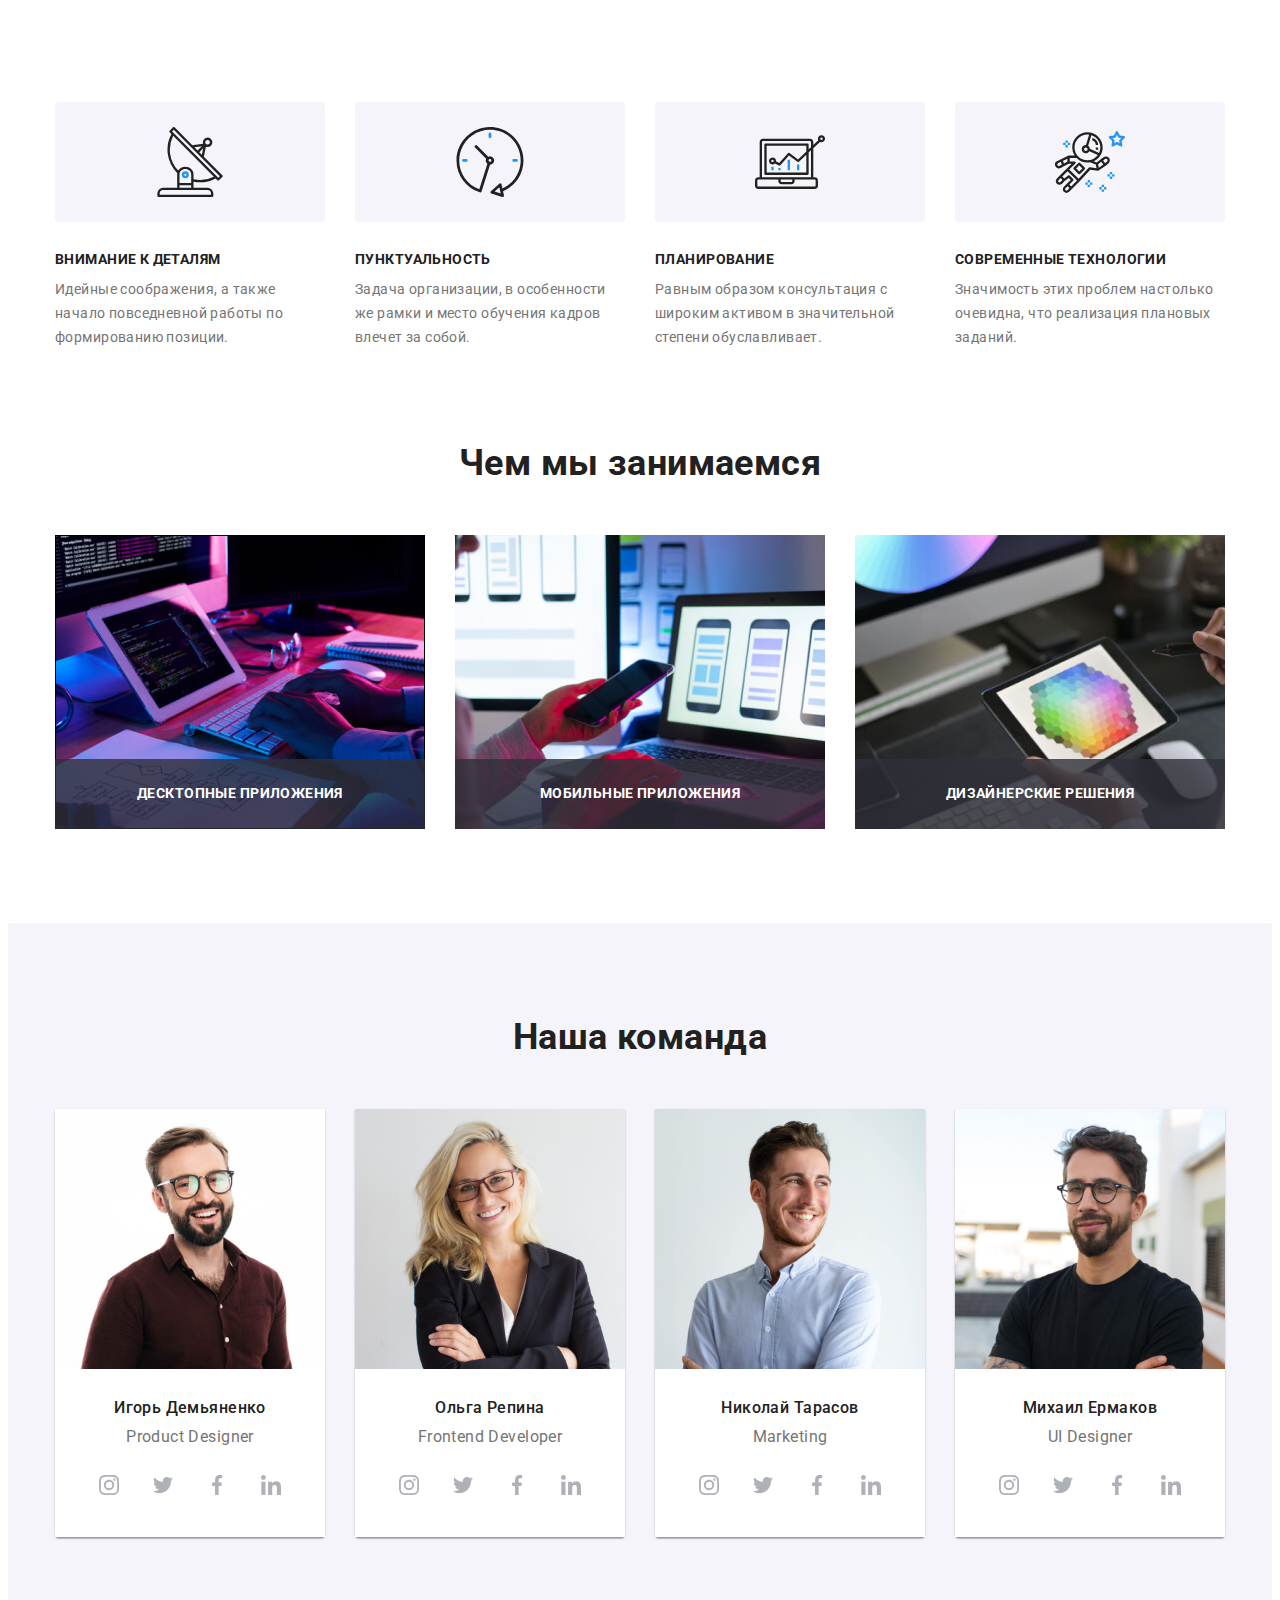
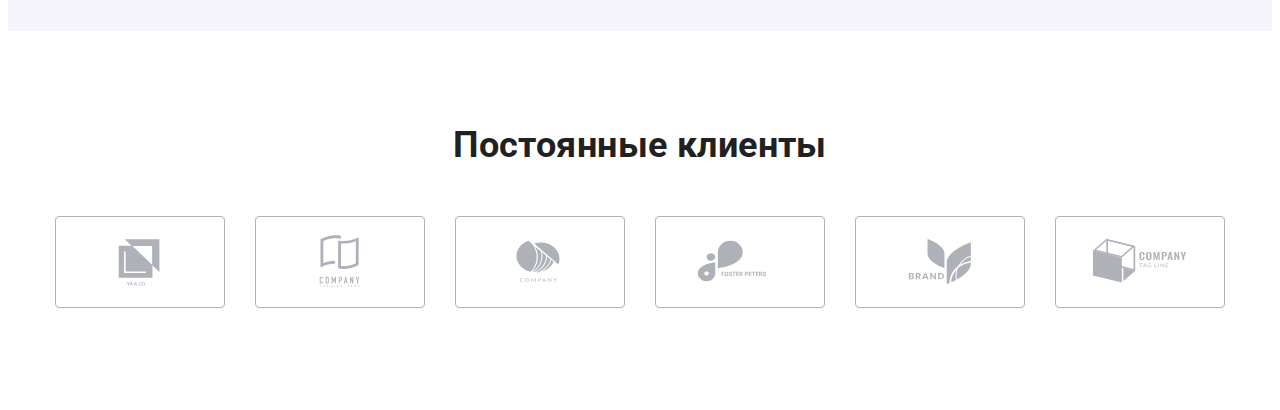
==== commit 28ebeba9: "add styles" ====
--- a/index.html
+++ b/index.html
@@ -20,7 +20,7 @@
   </head>
 
   <body>
-    <header class="header">
+    <!-- <header class="header">
       <div class="container header__container">
         <a href="" id="home" class="logo logo--header link"
           ><span class="logo__word">Web</span>Studio</a
@@ -67,17 +67,17 @@
           </li>
         </ul>
       </div>
-    </header>
+    </header> -->
 
     <main>
-      <section class="hero">
+      <!-- <section class="hero">
         <div class="container">
           <h1 class="hero__title">Эффективные решения для вашего бизнеса</h1>
           <button class="hero__btn" data-modal-open type="button">
             Заказать услугу
           </button>
         </div>
-      </section>
+      </section> -->
 
       <section class="section">
         <div class="container">
@@ -187,7 +187,7 @@
         <div class="container">
           <h2 class="title">Наша команда</h2>
           <ul class="list team">
-            <li>
+            <li class="team__item">
               <div class="team-box">
                 <div>
                   <img
@@ -241,7 +241,7 @@
                 </div>
               </div>
             </li>
-            <li>
+            <li class="team__item">
               <div class="team-box">
                 <div>
                   <img
@@ -295,7 +295,7 @@
                 </div>
               </div>
             </li>
-            <li>
+            <li class="team__item">
               <div class="team-box">
                 <div>
                   <img
@@ -349,7 +349,7 @@
                 </div>
               </div>
             </li>
-            <li>
+            <li class="team__item">
               <div class="team-box">
                 <div>
                   <img
@@ -411,7 +411,7 @@
         <div class="container">
           <h2 class="title">Постоянные клиенты</h2>
           <ul class="list clients">
-            <li>
+            <li class="clients__item">
               <a class="clients__link" href="">
                 <svg class="clients__icon" width="106" height="60">
                   <use
@@ -420,7 +420,7 @@
                 </svg>
               </a>
             </li>
-            <li>
+            <li class="clients__item">
               <a class="clients__link" href="">
                 <svg class="clients__icon" width="106" height="60">
                   <use
@@ -429,7 +429,7 @@
                 </svg>
               </a>
             </li>
-            <li>
+            <li class="clients__item">
               <a class="clients__link" href="">
                 <svg class="clients__icon" width="106" height="60">
                   <use
@@ -438,7 +438,7 @@
                 </svg>
               </a>
             </li>
-            <li>
+            <li class="clients__item">
               <a class="clients__link" href="">
                 <svg class="clients__icon" width="106" height="60">
                   <use
@@ -447,7 +447,7 @@
                 </svg>
               </a>
             </li>
-            <li>
+            <li class="clients__item">
               <a class="clients__link" href="">
                 <svg class="clients__icon" width="106" height="60">
                   <use
@@ -456,7 +456,7 @@
                 </svg>
               </a>
             </li>
-            <li>
+            <li class="clients__item">
               <a class="clients__link" href="">
                 <svg class="clients__icon" width="106" height="60">
                   <use
@@ -470,7 +470,7 @@
       </section>
     </main>
 
-    <footer class="footer">
+    <!-- <footer class="footer">
       <div class="container footer__container">
         <div>
           <a href="#home" class="logo logo--footer link"
@@ -595,7 +595,7 @@
           </form>
         </div>
       </div>
-    </footer>
+    </footer> -->
 
     <div data-modal class="backdrop is-hidden">
       <div class="modal">
--- a/css/main.min.css
+++ b/css/main.min.css
@@ -1,3 +1,3 @@
 :root{--main-text-cl: #757575;--title-cl: #212121;--accent-cl: #2196f3;--alt-text-cl: #ffffff;--main-bg: #ffffff;--dark-bg: #2f303a;--second-bg: #f5f4fa;--main-font: "Roboto", sans-serif;--logo-font: "Raleway", sans-serif;--card-shadow: 0px 1px 1px rgba(0, 0, 0, 0.12),
-    0px 4px 4px rgba(0, 0, 0, 0.06), 1px 4px 6px rgba(0, 0, 0, 0.16)}html{-webkit-box-sizing:border-box;box-sizing:border-box}*,*::after,*::before{-webkit-box-sizing:inherit;box-sizing:inherit}h1,h2,h3,h4,h5,h6,p{margin-top:0}img{display:block;max-width:100%;height:auto}body{background-color:var(--main-bg);color:var(--main-text-cl);font-family:var(--main-font);font-size:14px;line-height:1.7;letter-spacing:0.03em}.list{list-style:none;padding-left:0;margin:0}.link{text-decoration:none;color:inherit}.visually-hidden{position:absolute !important;clip:rect(1px 1px 1px 1px);clip:rect(1px, 1px, 1px, 1px);padding:0 !important;border:0 !important;height:1px !important;width:1px !important;overflow:hidden}.container{width:1200px;padding-left:15px;padding-right:15px;margin-left:auto;margin-right:auto}.header{border-bottom:1px solid #ececec}.header__container{display:-webkit-box;display:-ms-flexbox;display:flex;-webkit-box-align:center;-ms-flex-align:center;align-items:center;padding-top:24px;padding-bottom:24px}.header-nav{display:-webkit-inline-box;display:-ms-inline-flexbox;display:inline-flex}.header-nav .header-nav__item:not(:last-child){margin-right:50px}.header-nav .header-nav__link--current{color:var(--accent-cl);position:relative;padding-top:32px;padding-bottom:32px}.header-nav .header-nav__link--current::after{content:"";width:100%;height:4px;background:var(--accent-cl);border-radius:2px;position:absolute;bottom:0;left:0}.header-nav__link{color:var(--title-cl);font-weight:500;font-size:14px;line-height:1.14;letter-spacing:0.02em;-webkit-transition-property:color;transition-property:color;-webkit-transition-duration:250ms;transition-duration:250ms;-webkit-transition-timing-function:cubic-bezier(0.4, 0, 0.2, 1);transition-timing-function:cubic-bezier(0.4, 0, 0.2, 1)}.header-nav__link:hover,.header-nav__link:focus{color:var(--accent-cl)}.header-auth{display:-webkit-inline-box;display:-ms-inline-flexbox;display:inline-flex;margin-left:auto}.header-auth .header-auth__item:not(:last-child){margin-right:50px}.header-auth__link{display:-webkit-box;display:-ms-flexbox;display:flex;-webkit-box-align:center;-ms-flex-align:center;align-items:center;color:#757575;font-weight:500;font-size:14px;line-height:1.14;letter-spacing:0.02em;-webkit-transition-property:color;transition-property:color;-webkit-transition-duration:250ms;transition-duration:250ms;-webkit-transition-timing-function:cubic-bezier(0.4, 0, 0.2, 1);transition-timing-function:cubic-bezier(0.4, 0, 0.2, 1)}.header-auth__link:hover,.header-auth__link:focus{color:var(--accent-cl)}.header-auth__icon{fill:currentColor;margin-right:10px;padding:0}.logo{font-family:var(--logo-font);font-weight:700;font-size:26px;line-height:1.19}.logo--header{margin-right:93px;color:#000000}.logo--footer{color:#ffffff}.logo__word{color:var(--accent-cl)}.section{padding-top:94px;padding-bottom:94px}.section--second-bg{background-color:var(--second-bg)}.hero{max-width:1600px;padding-top:200px;padding-bottom:200px;background-color:var(--dark-bg);background-image:-webkit-gradient(linear, left top, right top, from(rgba(47,48,58,0.4)), to(rgba(47,48,58,0.4))),url(../images/mainimg/mainimg.jpg);background-image:linear-gradient(to right, rgba(47,48,58,0.4), rgba(47,48,58,0.4)),url(../images/mainimg/mainimg.jpg);background-repeat:no-repeat;background-position:center}.hero__title{max-width:696px;margin-right:auto;margin-left:auto;margin-bottom:30px;color:#ffffff;font-weight:900;font-size:44px;line-height:1.36;text-align:center;letter-spacing:0.06em;text-transform:uppercase}.hero__btn{min-width:200px;min-height:50px;margin:0 auto;padding:10px 32px;border:none;border-radius:4px;display:-webkit-box;display:-ms-flexbox;display:flex;-webkit-box-align:center;-ms-flex-align:center;align-items:center;font-weight:700;font-size:16px;line-height:1.87;text-align:center;letter-spacing:0.06em;color:#ffffff;background-color:var(--accent-cl);cursor:pointer}.title{margin-bottom:50px;font-size:36px;line-height:1.16;text-align:center;color:var(--title-cl)}.features{display:-webkit-box;display:-ms-flexbox;display:flex;-webkit-box-pack:justify;-ms-flex-pack:justify;justify-content:space-between}.features__item{max-width:270px}.features__title{margin-bottom:10px;font-size:14px;line-height:1.14;text-transform:uppercase;color:var(--title-cl)}.features__text{margin-bottom:0}.features__icon{display:-webkit-box;display:-ms-flexbox;display:flex;-webkit-box-align:center;-ms-flex-align:center;align-items:center;-webkit-box-pack:center;-ms-flex-pack:center;justify-content:center;width:270px;height:120px;background-color:var(--second-bg);border-radius:4px;margin-bottom:30px}.activity{padding-top:0;padding-bottom:94px}.activity__list{display:-webkit-box;display:-ms-flexbox;display:flex;-webkit-box-pack:justify;-ms-flex-pack:justify;justify-content:space-between}.activity__thumb{position:relative}.activity__box{display:-webkit-box;display:-ms-flexbox;display:flex;-webkit-box-pack:center;-ms-flex-pack:center;justify-content:center;-webkit-box-align:center;-ms-flex-align:center;align-items:center;position:absolute;width:100%;height:70px;bottom:0;left:0;background:rgba(47,48,58,0.8)}.activity__subtitle{font-weight:700;font-size:14px;line-height:1.14;text-align:center;text-transform:uppercase;color:#ffffff;margin-bottom:0}.team{display:-webkit-box;display:-ms-flexbox;display:flex;-webkit-box-pack:justify;-ms-flex-pack:justify;justify-content:space-between;font-size:16px;line-height:1.18;text-align:center}.team-box{-webkit-box-shadow:0px 1px 3px rgba(0,0,0,0.12),0px 1px 1px rgba(0,0,0,0.14),0px 2px 1px rgba(0,0,0,0.2);box-shadow:0px 1px 3px rgba(0,0,0,0.12),0px 1px 1px rgba(0,0,0,0.14),0px 2px 1px rgba(0,0,0,0.2);border-radius:0px 0px 4px 4px}.team-box__card{padding:30px 32px;background-color:#fff}.team-box__function{margin-top:10px;margin-bottom:16px}.team-box__name{margin-bottom:0;color:var(--title-cl);font-weight:500;font-size:16px;line-height:1.18;text-align:center}.socials{display:-webkit-box;display:-ms-flexbox;display:flex}.socials__link{width:44px;height:44px;display:-webkit-box;display:-ms-flexbox;display:flex;-webkit-box-align:center;-ms-flex-align:center;align-items:center;-webkit-box-pack:center;-ms-flex-pack:center;justify-content:center;border-radius:50px;-webkit-transition-property:background-color;transition-property:background-color;-webkit-transition-duration:250ms;transition-duration:250ms;-webkit-transition-timing-function:cubic-bezier(0.4, 0, 0.2, 1);transition-timing-function:cubic-bezier(0.4, 0, 0.2, 1)}.socials__link:hover,.socials__link:focus{background-color:var(--accent-cl)}.socials__link:hover .socials__icon,.socials__link:focus .socials__icon{fill:#fff}.socials__link--dark-bg{background-color:rgba(255,255,255,0.1)}.socials__icon{fill:#afb1b8;-webkit-transition-property:fill;transition-property:fill;-webkit-transition-duration:250ms;transition-duration:250ms;-webkit-transition-timing-function:cubic-bezier(0.4, 0, 0.2, 1);transition-timing-function:cubic-bezier(0.4, 0, 0.2, 1)}.socials__icon--dark-bg{fill:#fff}.socials__item:not(:last-child){margin-right:10px}.clients{display:-webkit-box;display:-ms-flexbox;display:flex;-webkit-box-pack:justify;-ms-flex-pack:justify;justify-content:space-between}.clients__icon{fill:#afb1b8;-webkit-transition-property:fill;transition-property:fill;-webkit-transition-duration:250ms;transition-duration:250ms;-webkit-transition-timing-function:cubic-bezier(0.4, 0, 0.2, 1);transition-timing-function:cubic-bezier(0.4, 0, 0.2, 1)}.clients__link{display:-webkit-box;display:-ms-flexbox;display:flex;-webkit-box-align:center;-ms-flex-align:center;align-items:center;-webkit-box-pack:center;-ms-flex-pack:center;justify-content:center;width:170px;height:92px;border:1px solid #afb1b8;border-radius:4px;-webkit-transition-property:border-color;transition-property:border-color;-webkit-transition-duration:250ms;transition-duration:250ms;-webkit-transition-timing-function:cubic-bezier(0.4, 0, 0.2, 1);transition-timing-function:cubic-bezier(0.4, 0, 0.2, 1)}.clients__link:hover,.clients__link:focus{border-color:var(--accent-cl)}.clients__link:hover .clients__icon,.clients__link:focus .clients__icon{fill:var(--accent-cl)}.buttons{display:-webkit-box;display:-ms-flexbox;display:flex;-webkit-box-pack:center;-ms-flex-pack:center;justify-content:center;margin-bottom:50px}.buttons__item:not(:last-child){margin-right:8px}.filter-btn{padding:6px 22px;min-width:73px;min-height:38px;border-radius:4px;border:none;color:var(--title-cl);background-color:var(--second-bg);font-weight:500;font-size:16px;line-height:1.62;text-align:center;cursor:pointer;-webkit-transition-property:background-color, color, -webkit-box-shadow;transition-property:background-color, color, -webkit-box-shadow;transition-property:background-color, color, box-shadow;transition-property:background-color, color, box-shadow, -webkit-box-shadow;-webkit-transition-duration:250ms;transition-duration:250ms;-webkit-transition-timing-function:cubic-bezier(0.4, 0, 0.2, 1);transition-timing-function:cubic-bezier(0.4, 0, 0.2, 1)}.filter-btn:hover,.filter-btn:focus{background-color:var(--accent-cl);color:#ffffff;-webkit-box-shadow:0px 3px 1px rgba(0,0,0,0.1),0px 1px 2px rgba(0,0,0,0.08),0px 2px 2px rgba(0,0,0,0.12);box-shadow:0px 3px 1px rgba(0,0,0,0.1),0px 1px 2px rgba(0,0,0,0.08),0px 2px 2px rgba(0,0,0,0.12)}.portfolio{display:-webkit-box;display:-ms-flexbox;display:flex;-ms-flex-wrap:wrap;flex-wrap:wrap}.portfolio__card{width:370px;border:1px solid #eeeeee;border-top:none;padding:20px 24px}.portfolio__title{margin-top:0;margin-bottom:0;font-size:18px;line-height:2;letter-spacing:0.06em;color:var(--title-cl)}.portfolio__direction{margin-top:4px;margin-bottom:0px;font-size:16px;line-height:1.87}.portfolio__content{display:block;width:322px;height:168px;margin-bottom:0;font-size:18px;line-height:1.56;color:#ffffff}.portfolio__item{display:-webkit-box;display:-ms-flexbox;display:flex;width:370px;-ms-flex-preferred-size:calc((100% - 30px * 2) / 3);flex-basis:calc((100% - 30px * 2) / 3);margin-right:30px;margin-bottom:30px}.portfolio__item:nth-child(3n){margin-right:0}.portfolio__item:nth-child(n+7){margin-bottom:0}.portfolio__link{display:block;-webkit-transition-property:border, -webkit-box-sizing, -webkit-box-shadow;transition-property:border, -webkit-box-sizing, -webkit-box-shadow;transition-property:box-sizing, border, box-shadow;transition-property:box-sizing, border, box-shadow, -webkit-box-sizing, -webkit-box-shadow;-webkit-transition-duration:250ms;transition-duration:250ms;-webkit-transition-timing-function:cubic-bezier(0.4, 0, 0.2, 1);transition-timing-function:cubic-bezier(0.4, 0, 0.2, 1)}.portfolio__link:hover,.portfolio__link:focus{-webkit-box-shadow:var(--card-shadow);box-shadow:var(--card-shadow)}.portfolio__link:hover .portfolio__overlay,.portfolio__link:focus .portfolio__overlay{-webkit-transform:translateY(0);transform:translateY(0)}.portfolio__thumb{position:relative;overflow:hidden}.portfolio__thumb .portfolio__overlay{display:-webkit-box;display:-ms-flexbox;display:flex;-webkit-box-pack:center;-ms-flex-pack:center;justify-content:center;-webkit-box-align:center;-ms-flex-align:center;align-items:center;position:absolute;width:100%;height:100%;top:0;left:0;background:rgba(33,150,243,0.9);-webkit-transform:translateY(100%);transform:translateY(100%);-webkit-transition-property:-webkit-transform;transition-property:-webkit-transform;transition-property:transform;transition-property:transform, -webkit-transform;-webkit-transition-duration:250ms;transition-duration:250ms;-webkit-transition-timing-function:cubic-bezier(0.4, 0, 0.2, 1);transition-timing-function:cubic-bezier(0.4, 0, 0.2, 1)}.footer{background-color:#2f303a}.footer__container{display:-webkit-box;display:-ms-flexbox;display:flex;padding-top:60px;padding-bottom:60px}.footer__socials-container{margin-left:70px;padding-top:12px}.footer__title{margin-bottom:20px;font-weight:700;line-height:1, 14;text-transform:uppercase;color:#ffffff}.footer__signup-container{padding-top:12px;margin-left:auto}.footer__signup-form{display:-webkit-box;display:-ms-flexbox;display:flex}.footer__button{display:-webkit-box;display:-ms-flexbox;display:flex;-webkit-box-align:center;-ms-flex-align:center;align-items:center;-webkit-box-pack:center;-ms-flex-pack:center;justify-content:center;padding:0;min-width:200px;min-height:50px;background-color:var(--accent-cl);-webkit-box-shadow:0px 4px 4px rgba(0,0,0,0.15);box-shadow:0px 4px 4px rgba(0,0,0,0.15);border-radius:4px;border:none;cursor:pointer}.footer__button-text{font-weight:700;font-size:16px;line-height:1.87;letter-spacing:0.06em;color:#ffffff}.footer__button-icon{margin-left:10px}.footer__email-form{width:358px;height:50px;padding:15px 0 15px 16px;margin-right:12px;border:1px solid rgba(255,255,255,0.3);-webkit-box-shadow:0px 4px 4px rgba(0,0,0,0.15);box-shadow:0px 4px 4px rgba(0,0,0,0.15);border-radius:4px;background-color:transparent;color:#fff}.footer__email-form::-webkit-input-placeholder{font-size:16px;line-height:1, 25;letter-spacing:0.03em;color:rgba(255,255,255,0.6)}.footer__email-form:-ms-input-placeholder{font-size:16px;line-height:1, 25;letter-spacing:0.03em;color:rgba(255,255,255,0.6)}.footer__email-form::-ms-input-placeholder{font-size:16px;line-height:1, 25;letter-spacing:0.03em;color:rgba(255,255,255,0.6)}.footer__email-form::placeholder{font-size:16px;line-height:1, 25;letter-spacing:0.03em;color:rgba(255,255,255,0.6)}.address{margin-top:20px;font-style:normal;font-size:14px;line-height:1.7;color:#ffffff}.address__item:not(:last-child){margin-bottom:9px}.address--contact{color:rgba(255,255,255,0.6)}.address__link{-webkit-transition-property:color;transition-property:color;-webkit-transition-duration:250ms;transition-duration:250ms;-webkit-transition-timing-function:cubic-bezier(0.4, 0, 0.2, 1);transition-timing-function:cubic-bezier(0.4, 0, 0.2, 1)}.address__link:hover,.address__link:focus{color:var(--accent-cl)}.backdrop{position:fixed;top:0;left:0;background-color:rgba(0,0,0,0.2);width:100%;height:100%;opacity:1;visibility:visible;-webkit-transition:opacity 250ms cubic-bezier(0.4, 0, 0.2, 1),visibility 250ms cubic-bezier(0.4, 0, 0.2, 1);transition:opacity 250ms cubic-bezier(0.4, 0, 0.2, 1),visibility 250ms cubic-bezier(0.4, 0, 0.2, 1)}.backdrop.is-hidden{opacity:0;pointer-events:none;visibility:hidden}.backdrop.is-hidden .modal{-webkit-transform:translate(-50%, -50%) scale(0.5);transform:translate(-50%, -50%) scale(0.5)}.modal{position:absolute;top:50%;left:50%;-webkit-transform:translate(-50%, -50%) scale(1);transform:translate(-50%, -50%) scale(1);width:528px;height:581px;background-color:#ffffff;-webkit-box-shadow:0px 1px 3px rgba(0,0,0,0.12),0px 1px 1px rgba(0,0,0,0.14),0px 2px 1px rgba(0,0,0,0.2);box-shadow:0px 1px 3px rgba(0,0,0,0.12),0px 1px 1px rgba(0,0,0,0.14),0px 2px 1px rgba(0,0,0,0.2);border-radius:4px;-webkit-transition:-webkit-transform 250ms cubic-bezier(0.4, 0, 0.2, 1);transition:-webkit-transform 250ms cubic-bezier(0.4, 0, 0.2, 1);transition:transform 250ms cubic-bezier(0.4, 0, 0.2, 1);transition:transform 250ms cubic-bezier(0.4, 0, 0.2, 1), -webkit-transform 250ms cubic-bezier(0.4, 0, 0.2, 1)}.modal__btn{position:absolute;top:8px;right:8px;display:-webkit-box;display:-ms-flexbox;display:flex;-webkit-box-pack:center;-ms-flex-pack:center;justify-content:center;-webkit-box-align:center;-ms-flex-align:center;align-items:center;width:30px;height:30px;-webkit-box-sizing:border-box;box-sizing:border-box;background-color:#ffffff;border:1px solid rgba(0,0,0,0.1);border-radius:50%;cursor:pointer;-webkit-transition:fill 250ms cubic-bezier(0.4, 0, 0.2, 1);transition:fill 250ms cubic-bezier(0.4, 0, 0.2, 1)}.modal__icon{fill:#000}.modal__btn:hover .modal__icon,.modal__btn:focus .modal__icon{fill:var(--accent-cl)}.data{padding-left:40px;padding-right:40px;padding-bottom:40px;padding-top:40px}.data__field{position:relative;display:-webkit-box;display:-ms-flexbox;display:flex;-webkit-box-orient:vertical;-webkit-box-direction:normal;-ms-flex-direction:column;flex-direction:column;margin-bottom:10px}.data__label{font-size:12px;line-height:1.16;letter-spacing:0.01em}.data__icon{position:absolute;bottom:11px;left:12px;-webkit-transition:fill 250ms cubic-bezier(0.4, 0, 0.2, 1);transition:fill 250ms cubic-bezier(0.4, 0, 0.2, 1)}.data__text{margin-bottom:12px;font-weight:700;font-size:20px;line-height:1, 15;text-align:center;color:var(--title-cl)}.data__contract{margin-left:4px;color:var(--accent-cl)}.data__input{min-width:448px;min-height:40px;padding:0 0 0 42px;margin-top:4px;border:1px solid rgba(33,33,33,0.2);border-radius:4px;outline:none;-webkit-transition:border-color 250ms cubic-bezier(0.4, 0, 0.2, 1);transition:border-color 250ms cubic-bezier(0.4, 0, 0.2, 1)}.data__input:focus{border-color:var(--accent-cl)}.data__input:focus+.data__icon{fill:var(--accent-cl)}.data__comment{width:448px;height:120px;padding:12px 16px;margin-top:4px;border:1px solid rgba(33,33,33,0.2);border-radius:4px;resize:none;outline:none;-webkit-transition:border-color 250ms cubic-bezier(0.4, 0, 0.2, 1);transition:border-color 250ms cubic-bezier(0.4, 0, 0.2, 1)}.data__comment::-webkit-input-placeholder{font-size:12px;line-height:1.16;letter-spacing:0.01em;color:rgba(117,117,117,0.5)}.data__comment:-ms-input-placeholder{font-size:12px;line-height:1.16;letter-spacing:0.01em;color:rgba(117,117,117,0.5)}.data__comment::-ms-input-placeholder{font-size:12px;line-height:1.16;letter-spacing:0.01em;color:rgba(117,117,117,0.5)}.data__comment::placeholder{font-size:12px;line-height:1.16;letter-spacing:0.01em;color:rgba(117,117,117,0.5)}.data__comment:focus{border-color:var(--accent-cl)}.data__checkbox-input{position:absolute !important;clip:rect(1px 1px 1px 1px);clip:rect(1px, 1px, 1px, 1px);padding:0 !important;border:0 !important;height:1px !important;width:1px !important;overflow:hidden}.data__checkbox-input:checked+.data__checkbox-icon{background-image:url(../images/icons/icomoon/checkon.svg);background-color:var(--accent-cl);background-size:contain;background-origin:border-box}.data__checkbox-input:focus+.data__checkbox-icon{border-color:var(--accent-cl)}.data__checkbox-icon{display:inline-block;margin-right:9px;width:16px;height:15px;-webkit-transition:background-color 250ms cubic-bezier(0.4, 0, 0.2, 1);transition:background-color 250ms cubic-bezier(0.4, 0, 0.2, 1);border:2px solid #000000;border-radius:2px}.data__checkbox-label{display:-webkit-box;display:-ms-flexbox;display:flex;-webkit-box-align:center;-ms-flex-align:center;align-items:center;-webkit-box-pack:center;-ms-flex-pack:center;justify-content:center}.data__btn{width:200px;height:50px;margin-right:auto;margin-left:auto;margin-top:30px;display:-webkit-box;display:-ms-flexbox;display:flex;-webkit-box-align:center;-ms-flex-align:center;align-items:center;-webkit-box-pack:center;-ms-flex-pack:center;justify-content:center;background-color:var(--accent-cl);border:none;-webkit-box-shadow:0px 4px 4px rgba(0,0,0,0.15);box-shadow:0px 4px 4px rgba(0,0,0,0.15);border-radius:4px;font-weight:700;font-size:16px;line-height:1.87;letter-spacing:0.06em;color:#ffffff;cursor:pointer;-webkit-transition:background-color 250ms cubic-bezier(0.4, 0, 0.2, 1);transition:background-color 250ms cubic-bezier(0.4, 0, 0.2, 1)}.data__btn:hover,.data__btn:focus{background-color:#188ce8}
+    0px 4px 4px rgba(0, 0, 0, 0.06), 1px 4px 6px rgba(0, 0, 0, 0.16)}html{-webkit-box-sizing:border-box;box-sizing:border-box}*,*::after,*::before{-webkit-box-sizing:inherit;box-sizing:inherit}h1,h2,h3,h4,h5,h6,p{margin-top:0}img{display:block;width:100%;height:auto}body{background-color:var(--main-bg);color:var(--main-text-cl);font-family:var(--main-font);font-size:14px;line-height:1.7;letter-spacing:0.03em}.list{list-style:none;padding-left:0;margin:0}.link{text-decoration:none;color:inherit}.visually-hidden{position:absolute !important;clip:rect(1px 1px 1px 1px);clip:rect(1px, 1px, 1px, 1px);padding:0 !important;border:0 !important;height:1px !important;width:1px !important;overflow:hidden}.container{padding-left:15px;padding-right:15px;margin-left:auto;margin-right:auto;width:100%}@media screen and (min-width: 480px){.container{max-width:480px}}@media screen and (min-width: 768px){.container{max-width:768px}}@media screen and (min-width: 1200px){.container{max-width:1200px}}.header{border-bottom:1px solid #ececec}.header__container{display:-webkit-box;display:-ms-flexbox;display:flex;-webkit-box-align:center;-ms-flex-align:center;align-items:center;padding-top:24px;padding-bottom:24px}.header-nav{display:-webkit-inline-box;display:-ms-inline-flexbox;display:inline-flex}.header-nav .header-nav__item:not(:last-child){margin-right:50px}.header-nav .header-nav__link--current{color:var(--accent-cl);position:relative;padding-top:32px;padding-bottom:32px}.header-nav .header-nav__link--current::after{content:"";width:100%;height:4px;background:var(--accent-cl);border-radius:2px;position:absolute;bottom:0;left:0}.header-nav__link{color:var(--title-cl);font-weight:500;font-size:14px;line-height:1.14;letter-spacing:0.02em;-webkit-transition-property:color;transition-property:color;-webkit-transition-duration:250ms;transition-duration:250ms;-webkit-transition-timing-function:cubic-bezier(0.4, 0, 0.2, 1);transition-timing-function:cubic-bezier(0.4, 0, 0.2, 1)}.header-nav__link:hover,.header-nav__link:focus{color:var(--accent-cl)}.header-auth{display:-webkit-inline-box;display:-ms-inline-flexbox;display:inline-flex;margin-left:auto}.header-auth .header-auth__item:not(:last-child){margin-right:50px}.header-auth__link{display:-webkit-box;display:-ms-flexbox;display:flex;-webkit-box-align:center;-ms-flex-align:center;align-items:center;color:#757575;font-weight:500;font-size:14px;line-height:1.14;letter-spacing:0.02em;-webkit-transition-property:color;transition-property:color;-webkit-transition-duration:250ms;transition-duration:250ms;-webkit-transition-timing-function:cubic-bezier(0.4, 0, 0.2, 1);transition-timing-function:cubic-bezier(0.4, 0, 0.2, 1)}.header-auth__link:hover,.header-auth__link:focus{color:var(--accent-cl)}.header-auth__icon{fill:currentColor;margin-right:10px;padding:0}.logo{font-family:var(--logo-font);font-weight:700;font-size:26px;line-height:1.19}.logo--header{margin-right:93px;color:#000000}.logo--footer{color:#ffffff}.logo__word{color:var(--accent-cl)}.section{padding-bottom:60px;padding-top:60px}@media screen and (min-width: 1200px){.section{padding-bottom:94px;padding-top:94px}}.section--second-bg{background-color:var(--second-bg)}.hero{max-width:1600px;padding-top:200px;padding-bottom:200px;background-color:var(--dark-bg);background-image:-webkit-gradient(linear, left top, right top, from(rgba(47,48,58,0.4)), to(rgba(47,48,58,0.4))),url(../images/mainimg/mainimg.jpg);background-image:linear-gradient(to right, rgba(47,48,58,0.4), rgba(47,48,58,0.4)),url(../images/mainimg/mainimg.jpg);background-repeat:no-repeat;background-position:center}.hero__title{max-width:696px;margin-right:auto;margin-left:auto;margin-bottom:30px;color:#ffffff;font-weight:900;font-size:44px;line-height:1.36;text-align:center;letter-spacing:0.06em;text-transform:uppercase}.hero__btn{min-width:200px;min-height:50px;margin:0 auto;padding:10px 32px;border:none;border-radius:4px;display:-webkit-box;display:-ms-flexbox;display:flex;-webkit-box-align:center;-ms-flex-align:center;align-items:center;font-weight:700;font-size:16px;line-height:1.87;text-align:center;letter-spacing:0.06em;color:#ffffff;background-color:var(--accent-cl);cursor:pointer}.title{margin-bottom:50px;font-size:36px;line-height:1.16;text-align:center;color:var(--title-cl)}@media screen and (max-width: 1199px){.title{margin-bottom:30px;font-size:28px;line-height:1.17}}.features{display:-webkit-box;display:-ms-flexbox;display:flex;-ms-flex-wrap:wrap;flex-wrap:wrap;-webkit-box-pack:justify;-ms-flex-pack:justify;justify-content:space-between}.features__item{max-width:450px}@media screen and (min-width: 768px){.features__item{max-width:354px}}@media screen and (min-width: 1200px){.features__item{max-width:270px}}.features__title{margin-bottom:10px;font-size:14px;line-height:1.14;text-transform:uppercase;color:var(--title-cl)}@media screen and (max-width: 767px){.features__title{text-align:center}}.features__text{margin-bottom:0}.features__icon{display:-webkit-box;display:-ms-flexbox;display:flex;-webkit-box-align:center;-ms-flex-align:center;align-items:center;-webkit-box-pack:center;-ms-flex-pack:center;justify-content:center;max-width:450px;height:120px;background-color:var(--second-bg);border-radius:4px;margin-bottom:30px}@media screen and (min-width: 768px){.features__icon{max-width:354px}}@media screen and (min-width: 1200px){.features__icon{max-width:270px}}@media screen and (max-width: 767px){.features__item:not(:last-child){margin-bottom:30px}}@media screen and (min-width: 768px) and (max-width: 1199px){.features__item:nth-child(-n+2){margin-bottom:30px}}.activity{padding-top:0;padding-bottom:94px}@media screen and (max-width: 1199px){.activity{display:none}}.activity__list{display:-webkit-box;display:-ms-flexbox;display:flex;-webkit-box-pack:justify;-ms-flex-pack:justify;justify-content:space-between}.activity__thumb{position:relative}.activity__box{display:-webkit-box;display:-ms-flexbox;display:flex;-webkit-box-pack:center;-ms-flex-pack:center;justify-content:center;-webkit-box-align:center;-ms-flex-align:center;align-items:center;position:absolute;width:100%;height:70px;bottom:0;left:0;background:rgba(47,48,58,0.8)}.activity__subtitle{font-weight:700;font-size:14px;line-height:1.14;text-align:center;text-transform:uppercase;color:#ffffff;margin-bottom:0}.team{display:-webkit-box;display:-ms-flexbox;display:flex;-ms-flex-wrap:wrap;flex-wrap:wrap;-webkit-box-pack:justify;-ms-flex-pack:justify;justify-content:space-between;font-size:16px;line-height:1.18;text-align:center}@media screen and (max-width: 767px){.team__item:not(:last-child){margin-bottom:30px}}@media screen and (min-width: 768px) and (max-width: 1199px){.team__item:nth-child(-n+2){margin-bottom:30px}}.team-box{-webkit-box-shadow:0px 1px 3px rgba(0,0,0,0.12),0px 1px 1px rgba(0,0,0,0.14),0px 2px 1px rgba(0,0,0,0.2);box-shadow:0px 1px 3px rgba(0,0,0,0.12),0px 1px 1px rgba(0,0,0,0.14),0px 2px 1px rgba(0,0,0,0.2);border-radius:0px 0px 4px 4px;max-width:450px}@media screen and (min-width: 768px){.team-box{max-width:354px}}@media screen and (min-width: 1200px){.team-box{max-width:270px}}.team-box__card{padding:30px 122px 24px 122px;background-color:#fff}@media screen and (min-width: 768px){.team-box__card{padding:30px 74px 24px 74px}}@media screen and (min-width: 1200px){.team-box__card{padding:30px 32px}}.team-box__function{margin-top:10px;margin-bottom:16px}.team-box__name{margin-bottom:0;color:var(--title-cl);font-weight:500;font-size:16px;line-height:1.18;text-align:center}.socials{display:-webkit-box;display:-ms-flexbox;display:flex}.socials__link{width:44px;height:44px;display:-webkit-box;display:-ms-flexbox;display:flex;-webkit-box-align:center;-ms-flex-align:center;align-items:center;-webkit-box-pack:center;-ms-flex-pack:center;justify-content:center;border-radius:50px;-webkit-transition-property:background-color;transition-property:background-color;-webkit-transition-duration:250ms;transition-duration:250ms;-webkit-transition-timing-function:cubic-bezier(0.4, 0, 0.2, 1);transition-timing-function:cubic-bezier(0.4, 0, 0.2, 1)}.socials__link:hover,.socials__link:focus{background-color:var(--accent-cl)}.socials__link:hover .socials__icon,.socials__link:focus .socials__icon{fill:#fff}.socials__link--dark-bg{background-color:rgba(255,255,255,0.1)}.socials__icon{fill:#afb1b8;-webkit-transition-property:fill;transition-property:fill;-webkit-transition-duration:250ms;transition-duration:250ms;-webkit-transition-timing-function:cubic-bezier(0.4, 0, 0.2, 1);transition-timing-function:cubic-bezier(0.4, 0, 0.2, 1)}.socials__icon--dark-bg{fill:#fff}.socials__item:not(:last-child){margin-right:10px}.clients{display:-webkit-box;display:-ms-flexbox;display:flex;-ms-flex-wrap:wrap;flex-wrap:wrap;-webkit-box-pack:center;-ms-flex-pack:center;justify-content:center}@media screen and (max-width: 480px){.clients__item{width:290px;display:-webkit-box;display:-ms-flexbox;display:flex;-webkit-box-pack:center;-ms-flex-pack:center;justify-content:center}}@media screen and (min-width: 768px){.clients__item{margin-right:30px}}@media screen and (max-width: 480px){.clients__item:not(:last-child){margin-bottom:30px}}@media screen and (min-width: 480px) and (max-width: 767px){.clients__item:nth-child(-n+4){margin-bottom:30px}}@media screen and (min-width: 480px) and (max-width: 767px){.clients__item:nth-child(2n+1){margin-right:30px}}@media screen and (min-width: 768px) and (max-width: 1199px){.clients__item:nth-child(3n){margin-right:0}}@media screen and (min-width: 768px) and (max-width: 1199px){.clients__item:nth-child(-n+3){margin-bottom:30px}}@media screen and (min-width: 1200px){.clients__item:last-child{margin-right:0}}.clients__icon{fill:#afb1b8;-webkit-transition-property:fill;transition-property:fill;-webkit-transition-duration:250ms;transition-duration:250ms;-webkit-transition-timing-function:cubic-bezier(0.4, 0, 0.2, 1);transition-timing-function:cubic-bezier(0.4, 0, 0.2, 1)}.clients__link{display:-webkit-box;display:-ms-flexbox;display:flex;-webkit-box-align:center;-ms-flex-align:center;align-items:center;-webkit-box-pack:center;-ms-flex-pack:center;justify-content:center;width:210px;height:92px;border:1px solid #afb1b8;border-radius:4px;-webkit-transition-property:border-color;transition-property:border-color;-webkit-transition-duration:250ms;transition-duration:250ms;-webkit-transition-timing-function:cubic-bezier(0.4, 0, 0.2, 1);transition-timing-function:cubic-bezier(0.4, 0, 0.2, 1)}@media screen and (min-width: 768px){.clients__link{width:226px}}@media screen and (min-width: 1200px){.clients__link{width:170px}}.clients__link:hover,.clients__link:focus{border-color:var(--accent-cl)}.clients__link:hover .clients__icon,.clients__link:focus .clients__icon{fill:var(--accent-cl)}.buttons{display:-webkit-box;display:-ms-flexbox;display:flex;-ms-flex-wrap:wrap;flex-wrap:wrap;margin-bottom:40px}@media screen and (min-width: 768px){.buttons{-webkit-box-pack:center;-ms-flex-pack:center;justify-content:center;-ms-flex-wrap:nowrap;flex-wrap:nowrap;margin-bottom:30px}}@media screen and (min-width: 1200px){.buttons{margin-bottom:50px}}.buttons__item:not(:last-child){margin-right:8px;margin-bottom:15px}@media screen and (min-width: 768px){.buttons__item{margin-bottom:0}}.filter-btn{padding:6px 22px;min-width:73px;min-height:38px;border-radius:4px;border:none;color:var(--title-cl);background-color:var(--second-bg);font-weight:500;font-size:16px;line-height:1.62;text-align:center;cursor:pointer;-webkit-transition-property:background-color, color, -webkit-box-shadow;transition-property:background-color, color, -webkit-box-shadow;transition-property:background-color, color, box-shadow;transition-property:background-color, color, box-shadow, -webkit-box-shadow;-webkit-transition-duration:250ms;transition-duration:250ms;-webkit-transition-timing-function:cubic-bezier(0.4, 0, 0.2, 1);transition-timing-function:cubic-bezier(0.4, 0, 0.2, 1)}.filter-btn:hover,.filter-btn:focus{background-color:var(--accent-cl);color:#ffffff;-webkit-box-shadow:0px 3px 1px rgba(0,0,0,0.1),0px 1px 2px rgba(0,0,0,0.08),0px 2px 2px rgba(0,0,0,0.12);box-shadow:0px 3px 1px rgba(0,0,0,0.1),0px 1px 2px rgba(0,0,0,0.08),0px 2px 2px rgba(0,0,0,0.12)}.portfolio{display:-webkit-box;display:-ms-flexbox;display:flex;-ms-flex-wrap:wrap;flex-wrap:wrap}@media screen and (min-width: 768px){.portfolio{-webkit-box-pack:justify;-ms-flex-pack:justify;justify-content:space-between}}.portfolio__card{width:100%;border:1px solid #eeeeee;border-top:none;padding:20px 24px}.portfolio__title{margin-top:0;margin-bottom:0;font-size:18px;line-height:2;letter-spacing:0.06em;color:var(--title-cl)}.portfolio__direction{margin-top:4px;margin-bottom:0px;font-size:16px;line-height:1.87}.portfolio__content{display:block;width:322px;height:168px;margin-bottom:0;font-size:18px;line-height:1.56;color:#ffffff}@media screen and (min-width: 768px) and (max-width: 1199px){.portfolio__card--big{height:146px}}.portfolio__item{display:-webkit-box;display:-ms-flexbox;display:flex}.portfolio__item:not(:last-child){margin-bottom:30px}@media screen and (min-width: 1200px){.portfolio__item{margin-right:30px;margin-bottom:30px;-ms-flex-preferred-size:calc((100% - 30px * 2) / 3);flex-basis:calc((100% - 30px * 2) / 3)}}@media screen and (min-width: 1200px){.portfolio__item:nth-child(3n){margin-right:0}}@media screen and (min-width: 1200px){.portfolio__item:nth-child(n+7){margin-bottom:0}}.portfolio__link{display:block;width:450px;-webkit-transition-property:border, -webkit-box-sizing, -webkit-box-shadow;transition-property:border, -webkit-box-sizing, -webkit-box-shadow;transition-property:box-sizing, border, box-shadow;transition-property:box-sizing, border, box-shadow, -webkit-box-sizing, -webkit-box-shadow;-webkit-transition-duration:250ms;transition-duration:250ms;-webkit-transition-timing-function:cubic-bezier(0.4, 0, 0.2, 1);transition-timing-function:cubic-bezier(0.4, 0, 0.2, 1)}@media screen and (min-width: 768px){.portfolio__link{width:354px}}@media screen and (min-width: 1200px){.portfolio__link{width:370px}}.portfolio__link:hover,.portfolio__link:focus{-webkit-box-shadow:var(--card-shadow);box-shadow:var(--card-shadow)}.portfolio__link:hover .portfolio__overlay,.portfolio__link:focus .portfolio__overlay{-webkit-transform:translateY(0);transform:translateY(0)}.portfolio__thumb{position:relative;overflow:hidden}.portfolio__thumb .portfolio__overlay{display:-webkit-box;display:-ms-flexbox;display:flex;-webkit-box-pack:center;-ms-flex-pack:center;justify-content:center;-webkit-box-align:center;-ms-flex-align:center;align-items:center;position:absolute;width:100%;height:100%;top:0;left:0;background:rgba(33,150,243,0.9);-webkit-transform:translateY(100%);transform:translateY(100%);-webkit-transition-property:-webkit-transform;transition-property:-webkit-transform;transition-property:transform;transition-property:transform, -webkit-transform;-webkit-transition-duration:250ms;transition-duration:250ms;-webkit-transition-timing-function:cubic-bezier(0.4, 0, 0.2, 1);transition-timing-function:cubic-bezier(0.4, 0, 0.2, 1)}.footer{background-color:#2f303a}.footer__container{display:-webkit-box;display:-ms-flexbox;display:flex;padding-top:60px;padding-bottom:60px}.footer__socials-container{margin-left:70px;padding-top:12px}.footer__title{margin-bottom:20px;font-weight:700;line-height:1, 14;text-transform:uppercase;color:#ffffff}.footer__signup-container{padding-top:12px;margin-left:auto}.footer__signup-form{display:-webkit-box;display:-ms-flexbox;display:flex}.footer__button{display:-webkit-box;display:-ms-flexbox;display:flex;-webkit-box-align:center;-ms-flex-align:center;align-items:center;-webkit-box-pack:center;-ms-flex-pack:center;justify-content:center;padding:0;min-width:200px;min-height:50px;background-color:var(--accent-cl);-webkit-box-shadow:0px 4px 4px rgba(0,0,0,0.15);box-shadow:0px 4px 4px rgba(0,0,0,0.15);border-radius:4px;border:none;cursor:pointer}.footer__button-text{font-weight:700;font-size:16px;line-height:1.87;letter-spacing:0.06em;color:#ffffff}.footer__button-icon{margin-left:10px}.footer__email-form{width:358px;height:50px;padding:15px 0 15px 16px;margin-right:12px;border:1px solid rgba(255,255,255,0.3);-webkit-box-shadow:0px 4px 4px rgba(0,0,0,0.15);box-shadow:0px 4px 4px rgba(0,0,0,0.15);border-radius:4px;background-color:transparent;color:#fff}.footer__email-form::-webkit-input-placeholder{font-size:16px;line-height:1, 25;letter-spacing:0.03em;color:rgba(255,255,255,0.6)}.footer__email-form:-ms-input-placeholder{font-size:16px;line-height:1, 25;letter-spacing:0.03em;color:rgba(255,255,255,0.6)}.footer__email-form::-ms-input-placeholder{font-size:16px;line-height:1, 25;letter-spacing:0.03em;color:rgba(255,255,255,0.6)}.footer__email-form::placeholder{font-size:16px;line-height:1, 25;letter-spacing:0.03em;color:rgba(255,255,255,0.6)}.address{margin-top:20px;font-style:normal;font-size:14px;line-height:1.7;color:#ffffff}.address__item:not(:last-child){margin-bottom:9px}.address--contact{color:rgba(255,255,255,0.6)}.address__link{-webkit-transition-property:color;transition-property:color;-webkit-transition-duration:250ms;transition-duration:250ms;-webkit-transition-timing-function:cubic-bezier(0.4, 0, 0.2, 1);transition-timing-function:cubic-bezier(0.4, 0, 0.2, 1)}.address__link:hover,.address__link:focus{color:var(--accent-cl)}.backdrop{position:fixed;top:0;left:0;background-color:rgba(0,0,0,0.2);width:100%;height:100%;opacity:1;visibility:visible;-webkit-transition:opacity 250ms cubic-bezier(0.4, 0, 0.2, 1),visibility 250ms cubic-bezier(0.4, 0, 0.2, 1);transition:opacity 250ms cubic-bezier(0.4, 0, 0.2, 1),visibility 250ms cubic-bezier(0.4, 0, 0.2, 1)}.backdrop.is-hidden{opacity:0;pointer-events:none;visibility:hidden}.backdrop.is-hidden .modal{-webkit-transform:translate(-50%, -50%) scale(0.5);transform:translate(-50%, -50%) scale(0.5)}.modal{position:absolute;top:50%;left:50%;-webkit-transform:translate(-50%, -50%) scale(1);transform:translate(-50%, -50%) scale(1);width:528px;height:581px;background-color:#ffffff;-webkit-box-shadow:0px 1px 3px rgba(0,0,0,0.12),0px 1px 1px rgba(0,0,0,0.14),0px 2px 1px rgba(0,0,0,0.2);box-shadow:0px 1px 3px rgba(0,0,0,0.12),0px 1px 1px rgba(0,0,0,0.14),0px 2px 1px rgba(0,0,0,0.2);border-radius:4px;-webkit-transition:-webkit-transform 250ms cubic-bezier(0.4, 0, 0.2, 1);transition:-webkit-transform 250ms cubic-bezier(0.4, 0, 0.2, 1);transition:transform 250ms cubic-bezier(0.4, 0, 0.2, 1);transition:transform 250ms cubic-bezier(0.4, 0, 0.2, 1), -webkit-transform 250ms cubic-bezier(0.4, 0, 0.2, 1)}.modal__btn{position:absolute;top:8px;right:8px;display:-webkit-box;display:-ms-flexbox;display:flex;-webkit-box-pack:center;-ms-flex-pack:center;justify-content:center;-webkit-box-align:center;-ms-flex-align:center;align-items:center;width:30px;height:30px;-webkit-box-sizing:border-box;box-sizing:border-box;background-color:#ffffff;border:1px solid rgba(0,0,0,0.1);border-radius:50%;cursor:pointer;-webkit-transition:fill 250ms cubic-bezier(0.4, 0, 0.2, 1);transition:fill 250ms cubic-bezier(0.4, 0, 0.2, 1)}.modal__icon{fill:#000}.modal__btn:hover .modal__icon,.modal__btn:focus .modal__icon{fill:var(--accent-cl)}.data{padding-left:40px;padding-right:40px;padding-bottom:40px;padding-top:40px}.data__field{position:relative;display:-webkit-box;display:-ms-flexbox;display:flex;-webkit-box-orient:vertical;-webkit-box-direction:normal;-ms-flex-direction:column;flex-direction:column;margin-bottom:10px}.data__label{font-size:12px;line-height:1.16;letter-spacing:0.01em}.data__icon{position:absolute;bottom:11px;left:12px;-webkit-transition:fill 250ms cubic-bezier(0.4, 0, 0.2, 1);transition:fill 250ms cubic-bezier(0.4, 0, 0.2, 1)}.data__text{margin-bottom:12px;font-weight:700;font-size:20px;line-height:1, 15;text-align:center;color:var(--title-cl)}.data__contract{margin-left:4px;color:var(--accent-cl)}.data__input{min-width:448px;min-height:40px;padding:0 0 0 42px;margin-top:4px;border:1px solid rgba(33,33,33,0.2);border-radius:4px;outline:none;-webkit-transition:border-color 250ms cubic-bezier(0.4, 0, 0.2, 1);transition:border-color 250ms cubic-bezier(0.4, 0, 0.2, 1)}.data__input:focus{border-color:var(--accent-cl)}.data__input:focus+.data__icon{fill:var(--accent-cl)}.data__comment{width:448px;height:120px;padding:12px 16px;margin-top:4px;border:1px solid rgba(33,33,33,0.2);border-radius:4px;resize:none;outline:none;-webkit-transition:border-color 250ms cubic-bezier(0.4, 0, 0.2, 1);transition:border-color 250ms cubic-bezier(0.4, 0, 0.2, 1)}.data__comment::-webkit-input-placeholder{font-size:12px;line-height:1.16;letter-spacing:0.01em;color:rgba(117,117,117,0.5)}.data__comment:-ms-input-placeholder{font-size:12px;line-height:1.16;letter-spacing:0.01em;color:rgba(117,117,117,0.5)}.data__comment::-ms-input-placeholder{font-size:12px;line-height:1.16;letter-spacing:0.01em;color:rgba(117,117,117,0.5)}.data__comment::placeholder{font-size:12px;line-height:1.16;letter-spacing:0.01em;color:rgba(117,117,117,0.5)}.data__comment:focus{border-color:var(--accent-cl)}.data__checkbox-input{position:absolute !important;clip:rect(1px 1px 1px 1px);clip:rect(1px, 1px, 1px, 1px);padding:0 !important;border:0 !important;height:1px !important;width:1px !important;overflow:hidden}.data__checkbox-input:checked+.data__checkbox-icon{background-image:url(../images/icons/icomoon/checkon.svg);background-color:var(--accent-cl);background-size:contain;background-origin:border-box}.data__checkbox-input:focus+.data__checkbox-icon{border-color:var(--accent-cl)}.data__checkbox-icon{display:inline-block;margin-right:9px;width:16px;height:15px;-webkit-transition:background-color 250ms cubic-bezier(0.4, 0, 0.2, 1);transition:background-color 250ms cubic-bezier(0.4, 0, 0.2, 1);border:2px solid #000000;border-radius:2px}.data__checkbox-label{display:-webkit-box;display:-ms-flexbox;display:flex;-webkit-box-align:center;-ms-flex-align:center;align-items:center;-webkit-box-pack:center;-ms-flex-pack:center;justify-content:center}.data__btn{width:200px;height:50px;margin-right:auto;margin-left:auto;margin-top:30px;display:-webkit-box;display:-ms-flexbox;display:flex;-webkit-box-align:center;-ms-flex-align:center;align-items:center;-webkit-box-pack:center;-ms-flex-pack:center;justify-content:center;background-color:var(--accent-cl);border:none;-webkit-box-shadow:0px 4px 4px rgba(0,0,0,0.15);box-shadow:0px 4px 4px rgba(0,0,0,0.15);border-radius:4px;font-weight:700;font-size:16px;line-height:1.87;letter-spacing:0.06em;color:#ffffff;cursor:pointer;-webkit-transition:background-color 250ms cubic-bezier(0.4, 0, 0.2, 1);transition:background-color 250ms cubic-bezier(0.4, 0, 0.2, 1)}.data__btn:hover,.data__btn:focus{background-color:#188ce8}
 /*# sourceMappingURL=main.min.css.map */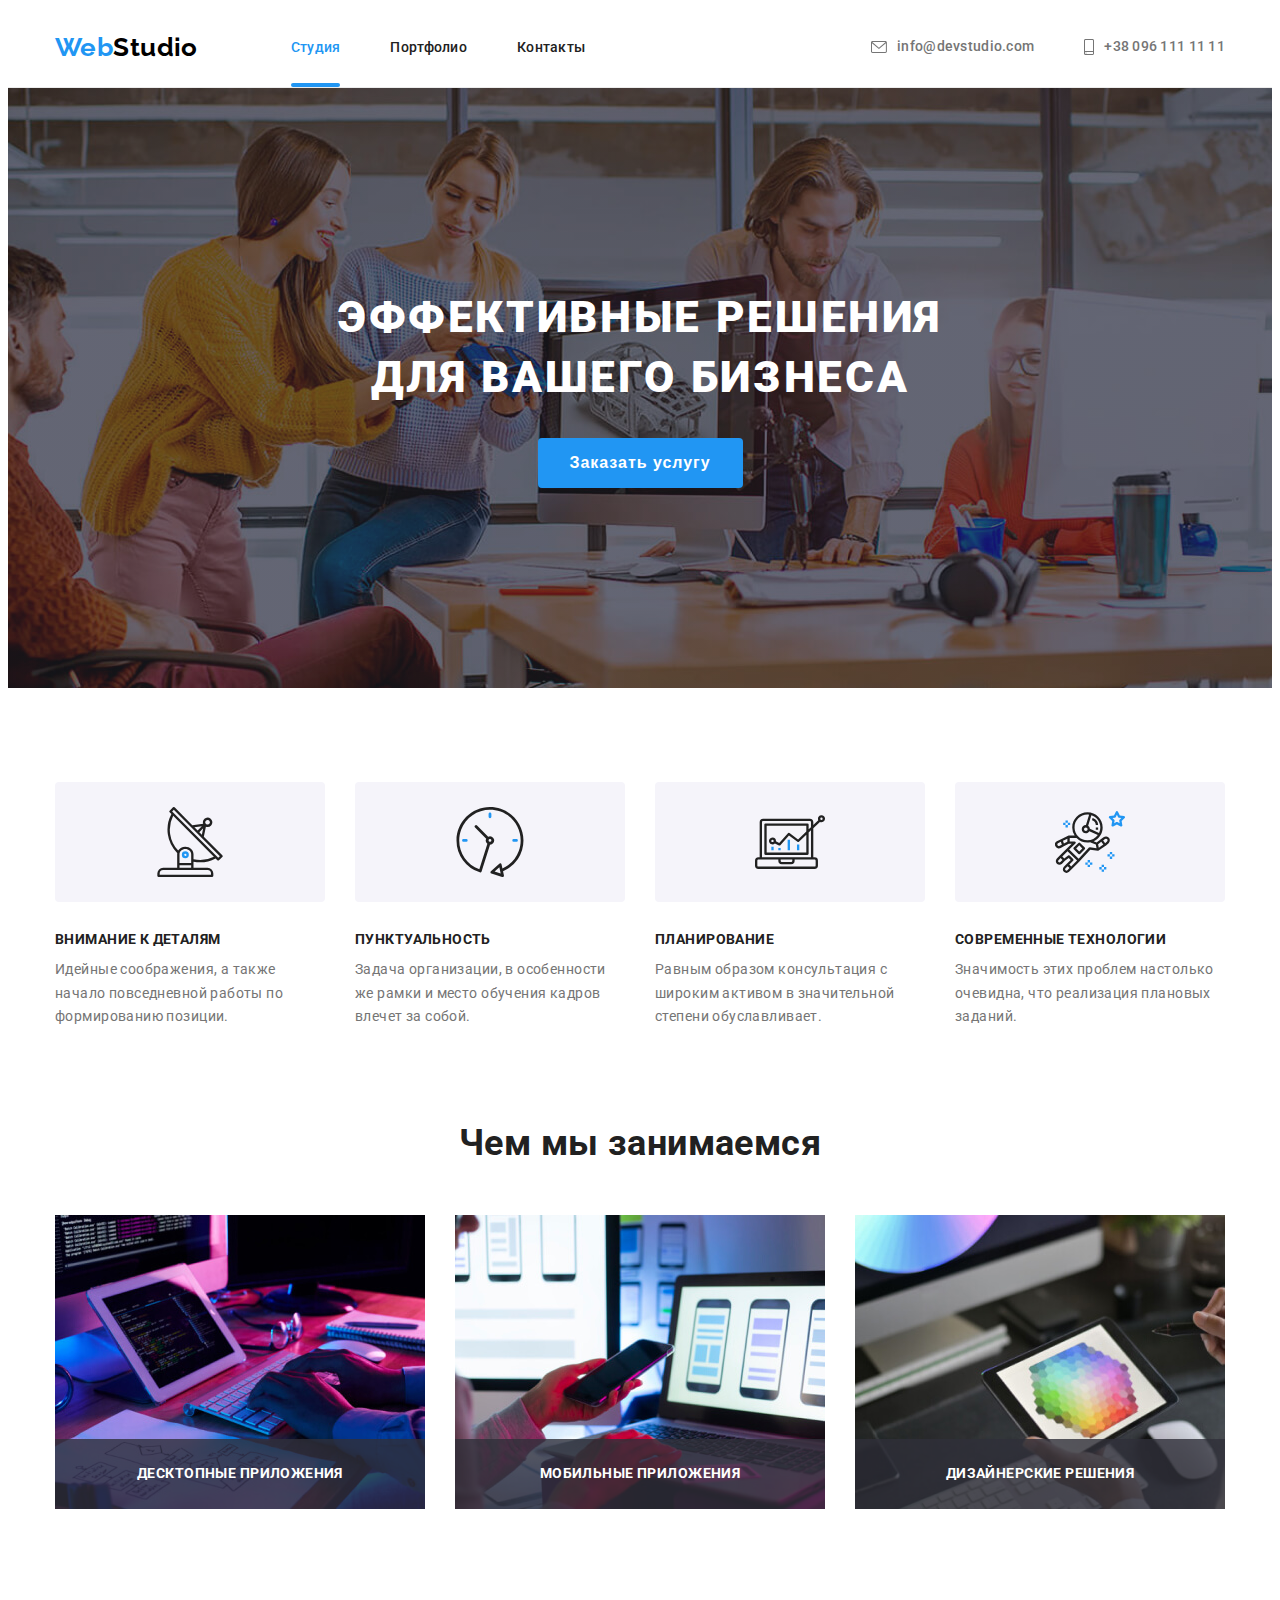
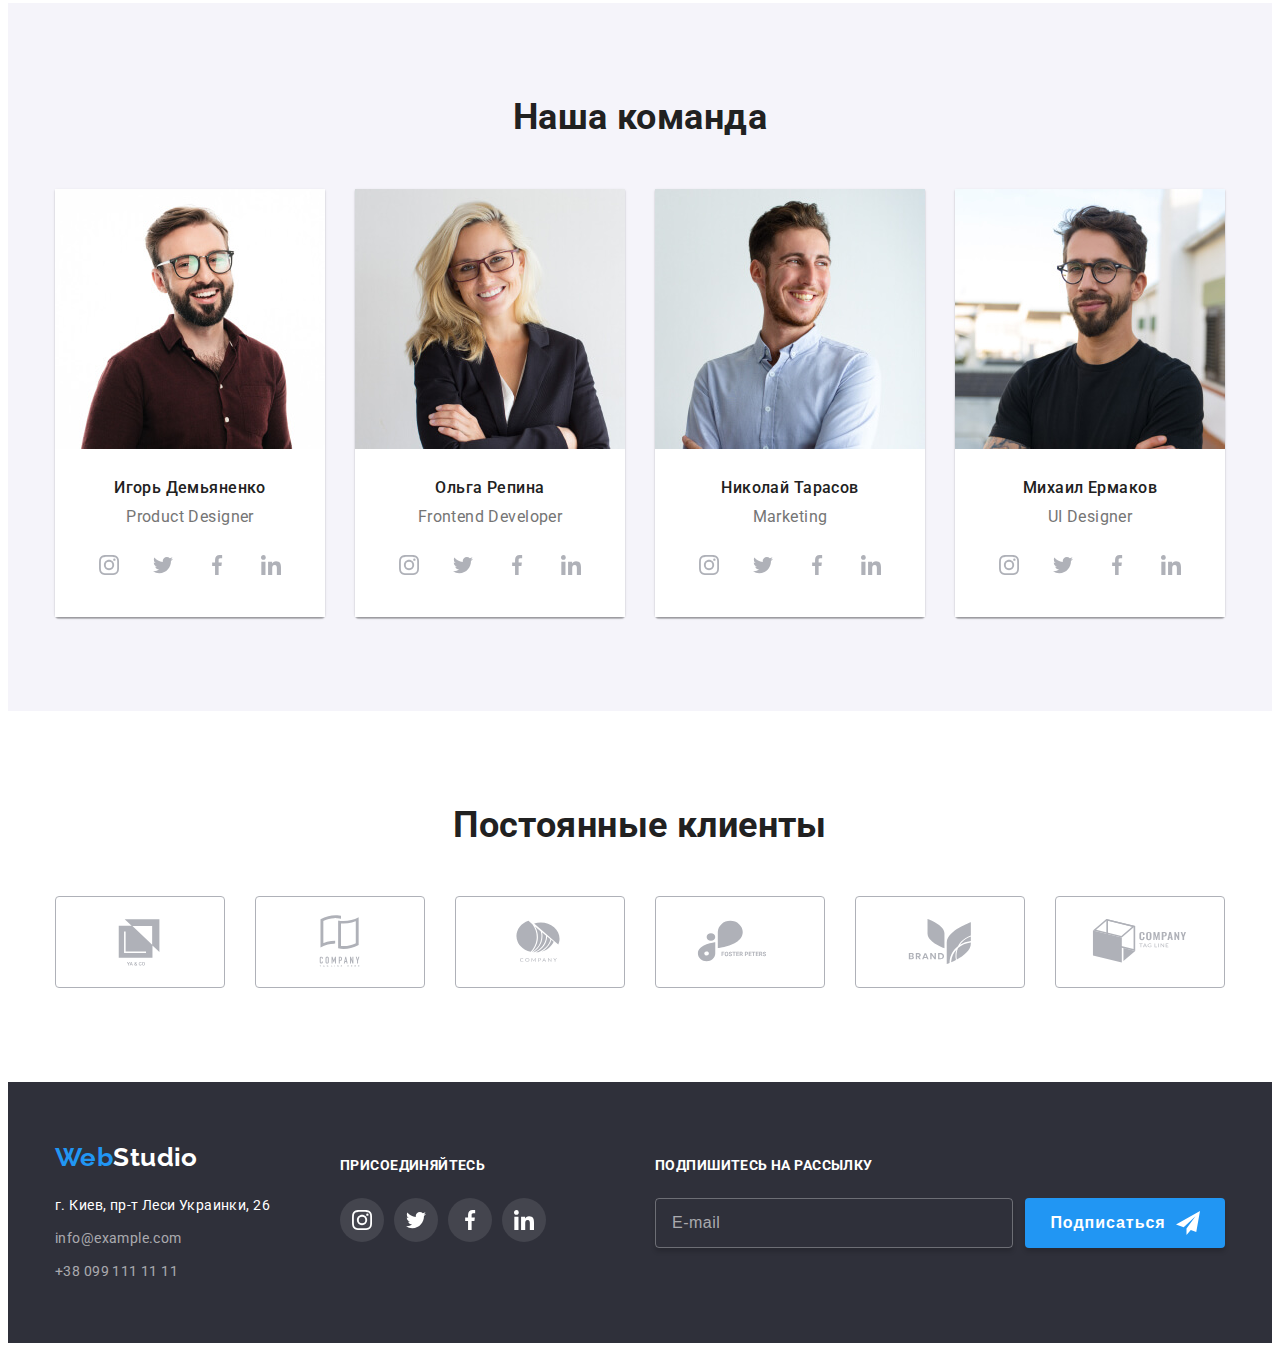
==== commit c06936d5: "add images" ====
--- a/index.html
+++ b/index.html
@@ -16,68 +16,167 @@
       integrity="sha512-Zx6MlUMKSVJoQ+83OwhdILe8cSEsCzfqThJd7J/VA2UrK6Ctj85p+xzqfyuNXE5B1k25uUdmJ2OzItbBy9GHAQ=="
       crossorigin="anonymous"
     />
-    <link rel="stylesheet" href="./css/main.min.css"/>
+    <link rel="stylesheet" href="./css/main.min.css" />
   </head>
 
   <body>
-    <!-- <header class="header">
+    <header class="header">
       <div class="container header__container">
-        <a href="" id="home" class="logo logo--header link"
-          ><span class="logo__word">Web</span>Studio</a
-        >
-        <nav>
-          <ul class="list header-nav">
-            <li class="header-nav__item">
+        <div class="small-menu">
+          <div class="logo__container">
+            <a href="" class="logo logo--header link"
+              ><span class="logo__word">Web</span>Studio</a
+            >
+          </div>
+          <button
+            class="small-menu__btn"
+            type="button"
+            data-menu-button
+            aria-controls="menu-container"
+            aria-expanded="false"
+          >
+            <svg
+              class="small-menu__burger"
+              width="24"
+              height="16"
+              xmlns="http://www.w3.org/2000/svg"
+            >
+              <path
+                fill-rule="evenodd"
+                clip-rule="evenodd"
+                d="M0 2.667V0h24v2.667H0zm0 6.666h24V6.667H0v2.666zM0 16h24v-2.667H0V16z"
+              />
+            </svg>
+            <svg
+              class="small-menu__close"
+              width="19"
+              height="19"
+              xmlns="http://www.w3.org/2000/svg"
+            >
+              <path
+                d="M18.667 1.88L16.787 0 9.333 7.453 1.88 0 0 1.88l7.453 7.453L0 16.787l1.88 1.88 7.453-7.454 7.454 7.454 1.88-1.88-7.454-7.454 7.454-7.453z"
+              />
+            </svg>
+          </button>
+          <div class="menu-container" id="menu-container" data-menu>
+            <nav>
+              <ul class="list header-nav">
+                <li class="header-nav__item">
+                  <a
+                    href="./index.html"
+                    class="header-nav__link link header-nav__link--current"
+                    >Студия</a
+                  >
+                </li>
+                <li class="header-nav__item">
+                  <a href="./portfolio.html" class="header-nav__link link"
+                    >Портфолио</a
+                  >
+                </li>
+                <li class="header-nav__item">
+                  <a href="" class="header-nav__link link">Контакты</a>
+                </li>
+              </ul>
+            </nav>
+            <ul class="list header-auth">
+              <li class="header-auth__item">
+                <a
+                  href="tel:+380961111111"
+                  class="header-auth__link link header-auth__link--mobile"
+                >
+                  +38 096 111 11 11</a
+                >
+              </li>
+              <li class="header-auth__item">
+                <a
+                  href="mailto:info@devstudio.com"
+                  class="header-auth__link link"
+                >
+                  info@devstudio.com</a
+                >
+              </li>
+            </ul>
+            <ul class="list header-socials">
+              <li class="header-socials__item">
+                <a class="link header-socials__link" href="">Instagram</a>
+              </li>
+              <li class="header-socials__item">
+                <a class="link header-socials__link" href="">Twitter</a>
+              </li>
+              <li class="header-socials__item">
+                <a class="link header-socials__link" href="">Facebook</a>
+              </li>
+              <li class="header-socials__item">
+                <a class="link header-socials__link" href="">LinkedIn</a>
+              </li>
+            </ul>
+          </div>
+        </div>
+        <div class="big-menu">
+          <a href="" id="home" class="logo logo--header link"
+            ><span class="logo__word">Web</span>Studio</a
+          >
+          <nav>
+            <ul class="list header-nav">
+              <li class="header-nav__item">
+                <a
+                  href="./index.html"
+                  class="header-nav__link link header-nav__link--current"
+                  >Студия</a
+                >
+              </li>
+              <li class="header-nav__item">
+                <a href="./portfolio.html" class="header-nav__link link"
+                  >Портфолио</a
+                >
+              </li>
+              <li class="header-nav__item">
+                <a href="" class="header-nav__link link">Контакты</a>
+              </li>
+            </ul>
+          </nav>
+          <ul class="list header-auth">
+            <li class="header-auth__item">
               <a
-                href="./index.html"
-                class="header-nav__link link header-nav__link--current"
-                >Студия</a
+                href="mailto:info@devstudio.com"
+                class="header-auth__link link"
               >
-            </li>
-            <li class="header-nav__item">
-              <a href="./portfolio.html" class="header-nav__link link"
-                >Портфолио</a
+                <svg class="header-auth__icon" width="16" height="12">
+                  <use
+                    href="./images/icons/icomoon/sprite.svg#icon-envelope"
+                  ></use>
+                </svg>
+                info@devstudio.com</a
               >
             </li>
-            <li class="header-nav__item">
-              <a href="" class="header-nav__link link">Контакты</a>
+            <li class="header-auth__item">
+              <a href="tel:+380961111111" class="header-auth__link link">
+                <svg
+                  class="header-auth__icon header-auth__icon--tel"
+                  width="10"
+                  height="16"
+                >
+                  <use
+                    href="./images/icons/icomoon/sprite.svg#icon-smartphone"
+                  ></use>
+                </svg>
+                +38 096 111 11 11</a
+              >
             </li>
           </ul>
-        </nav>
-        <ul class="list header-auth">
-          <li class="header-auth__item">
-            <a href="mailto:info@devstudio.com" class="header-auth__link link">
-              <svg class="header-auth__icon" width="16" height="12">
-                <use
-                  href="./images/icons/icomoon/sprite.svg#icon-envelope"
-                ></use>
-              </svg>
-              info@devstudio.com</a
-            >
-          </li>
-          <li class="header-auth__item">
-            <a href="tel:+380961111111" class="header-auth__link link">
-              <svg class="header-auth__icon" width="10" height="16">
-                <use
-                  href="./images/icons/icomoon/sprite.svg#icon-smartphone"
-                ></use>
-              </svg>
-              +38 096 111 11 11</a
-            >
-          </li>
-        </ul>
+        </div>
       </div>
-    </header> -->
+    </header>
 
     <main>
-      <!-- <section class="hero">
+      <section class="hero">
         <div class="container">
           <h1 class="hero__title">Эффективные решения для вашего бизнеса</h1>
           <button class="hero__btn" data-modal-open type="button">
             Заказать услугу
           </button>
         </div>
-      </section> -->
+      </section>
 
       <section class="section">
         <div class="container">
@@ -149,7 +248,7 @@
           <ul class="list activity__list">
             <li class="activity__thumb">
               <img
-                src="./images/work-sec/box1.jpg"
+                src="./images/desktop/activity/box1.jpg"
                 alt="Рабочий процесс, иллюстрационное фото"
                 width="370"
                 height="290"
@@ -160,7 +259,7 @@
             </li>
             <li class="activity__thumb">
               <img
-                src="./images/work-sec/box2.jpg"
+                src="./images/desktop/activity/box-2.jpg"
                 alt="Рабочий процесс, иллюстрационное фото"
                 width="370"
                 height="290"
@@ -171,7 +270,7 @@
             </li>
             <li class="activity__thumb">
               <img
-                src="./images/work-sec/box3.jpg"
+                src="./images/desktop/activity/box-3.jpg"
                 alt="Рабочий процесс, иллюстрационное фото"
                 width="370"
                 height="290"
@@ -189,14 +288,35 @@
           <ul class="list team">
             <li class="team__item">
               <div class="team-box">
-                <div>
+                <picture>
+                  <source
+                    srcset="
+                      ./images/desktop/team/team-1.jpg 1x,
+                      ./images/desktop/team/team-1@2x.jpg 2x,
+                      ./images/desktop/team/team-1@2x.jpg 3x
+                    "
+                    media="(min-width: 1200px)"
+                    type="image/jpeg"
+                  />
+                  <source
+                    srcset="./images/tablet/team/team-1.jpg 1x, 
+                    ./images/tablet/team/team-1@2x.jpg 2x"
+                    media="(min-width: 768px)"
+                    type="image/jpeg"
+                  />
+                  <source
+                    srcset="./images/mobile/team/team-1.jpg 1x, 
+                    ./images/mobile/team/team-1@2x.jpg 2x"
+                    media="(max-width: 767.98px)"
+                    type="image/jpeg"
+                  />
                   <img
-                    src="./images/team-sec/img.jpg"
+                    src="./images/mobile/team/team-1.jpg"
+                    width="450"
+                    height="460"
                     alt="Игорь Демьяненко"
-                    width="270"
-                    height="260"
-                  />
-                </div>
+                  />
+                </picture>
                 <div class="team-box__card">
                   <h3 class="team-box__name">Игорь Демьяненко</h3>
                   <p class="team-box__function">Product Designer</p>
@@ -243,14 +363,35 @@
             </li>
             <li class="team__item">
               <div class="team-box">
-                <div>
+                <picture>
+                  <source
+                    srcset="
+                      ./images/desktop/team/team-2.jpg 1x,
+                      ./images/desktop/team/team-2@2x.jpg 2x,
+                      ./images/desktop/team/team-2@2x.jpg 3x
+                    "
+                    media="(min-width: 1200px)"
+                    type="image/jpeg"
+                  />
+                  <source
+                    srcset="./images/tablet/team/team-2.jpg 1x, 
+                    ./images/tablet/team/team-2@2x.jpg 2x"
+                    media="(min-width: 768px)"
+                    type="image/jpeg"
+                  />
+                  <source
+                    srcset="./images/mobile/team/team-2.jpg 1x, 
+                    ./images/mobile/team/team-2@2x.jpg 2x"
+                    media="(max-width: 767.98px)"
+                    type="image/jpeg"
+                  />
                   <img
-                    src="./images/team-sec/img1.jpg"
+                    src="./images/mobile/team/team-2.jpg"
+                    width="450"
+                    height="460"
                     alt="Ольга Репина"
-                    width="270"
-                    height="260"
-                  />
-                </div>
+                  />
+                </picture>
                 <div class="team-box__card">
                   <h3 class="team-box__name">Ольга Репина</h3>
                   <p class="team-box__function">Frontend Developer</p>
@@ -297,14 +438,35 @@
             </li>
             <li class="team__item">
               <div class="team-box">
-                <div>
+                <picture>
+                  <source
+                    srcset="
+                      ./images/desktop/team/team-3.jpg 1x,
+                      ./images/desktop/team/team-3@2x.jpg 2x,
+                      ./images/desktop/team/team-3@2x.jpg 3x
+                    "
+                    media="(min-width: 1200px)"
+                    type="image/jpeg"
+                  />
+                  <source
+                    srcset="./images/tablet/team/team-3.jpg 1x, 
+                    ./images/tablet/team/team-3@2x.jpg 2x"
+                    media="(min-width: 768px)"
+                    type="image/jpeg"
+                  />
+                  <source
+                    srcset="./images/mobile/team/team-3.jpg 1x, 
+                    ./images/mobile/team/team-3@2x.jpg 2x"
+                    media="(max-width: 767.98px)"
+                    type="image/jpeg"
+                  />
                   <img
-                    src="./images/team-sec/img2.jpg"
+                    src="./images/mobile/team/team-3.jpg"
+                    width="450"
+                    height="460"
                     alt="Николай Тарасов"
-                    width="270"
-                    height="260"
-                  />
-                </div>
+                  />
+                </picture>
                 <div class="team-box__card">
                   <h3 class="team-box__name">Николай Тарасов</h3>
                   <p class="team-box__function">Marketing</p>
@@ -351,14 +513,35 @@
             </li>
             <li class="team__item">
               <div class="team-box">
-                <div>
+                <picture>
+                  <source
+                    srcset="
+                      ./images/desktop/team/team-4.jpg 1x,
+                      ./images/desktop/team/team-4@2x.jpg 2x,
+                      ./images/desktop/team/team-4@2x.jpg 3x
+                    "
+                    media="(min-width: 1200px)"
+                    type="image/jpeg"
+                  />
+                  <source
+                    srcset="./images/tablet/team/team-4.jpg 1x, 
+                    ./images/tablet/team/team-4@2x.jpg 2x"
+                    media="(min-width: 768px)"
+                    type="image/jpeg"
+                  />
+                  <source
+                    srcset="./images/mobile/team/team-4.jpg 1x, 
+                    ./images/mobile/team/team-4@2x.jpg 2x"
+                    media="(max-width: 767.98px)"
+                    type="image/jpeg"
+                  />
                   <img
-                    src="./images/team-sec/img3.jpg"
+                    src="./images/mobile/team/team-4.jpg"
+                    width="450"
+                    height="460"
                     alt="Михаил Ермаков"
-                    width="270"
-                    height="260"
-                  />
-                </div>
+                  />
+                </picture>
                 <div class="team-box__card">
                   <h3 class="team-box__name">Михаил Ермаков</h3>
                   <p class="team-box__function">UI Designer</p>
@@ -470,97 +653,99 @@
       </section>
     </main>
 
-    <!-- <footer class="footer">
+    <footer class="footer">
       <div class="container footer__container">
-        <div>
-          <a href="#home" class="logo logo--footer link"
-            ><span class="logo__word">Web</span>Studio</a
-          >
-
-          <address class="address">
-            <ul class="list">
-              <li class="address__item">
-                <a
-                  href="https://goo.gl/maps/PmJtXKr7N3SHuHkD6"
-                  target="_blank"
-                  rel="noopener noreferrer"
-                  class="address__link link"
-                  >г. Киев, пр-т Леси Украинки, 26</a
-                >
-              </li>
-              <li class="address__item">
-                <a
-                  href="mailto:info@example.com"
-                  class="address__link address--contact link"
-                  >info@example.com</a
-                >
-              </li>
-              <li class="address__item">
-                <a
-                  href="tel:+380991111111"
-                  class="address__link address--contact link"
-                  >+38 099 111 11 11</a
-                >
+        <div class="footer__small-container">
+          <div>
+            <a href="#home" class="logo logo--footer link"
+              ><span class="logo__word">Web</span>Studio</a
+            >
+
+            <address class="address">
+              <ul class="list">
+                <li class="address__item">
+                  <a
+                    href="https://goo.gl/maps/PmJtXKr7N3SHuHkD6"
+                    target="_blank"
+                    rel="noopener noreferrer"
+                    class="address__link link"
+                    >г. Киев, пр-т Леси Украинки, 26</a
+                  >
+                </li>
+                <li class="address__item">
+                  <a
+                    href="mailto:info@example.com"
+                    class="address__link address--contact link"
+                    >info@example.com</a
+                  >
+                </li>
+                <li class="address__item">
+                  <a
+                    href="tel:+380991111111"
+                    class="address__link address--contact link"
+                    >+38 099 111 11 11</a
+                  >
+                </li>
+              </ul>
+            </address>
+          </div>
+          <div class="footer__socials-container">
+            <p class="footer__title">Присоединяйтесь</p>
+            <ul class="list socials">
+              <li class="socials__item">
+                <a class="link socials__link socials__link--dark-bg" href="">
+                  <svg
+                    class="socials__icon socials__icon--dark-bg"
+                    width="20"
+                    height="20"
+                  >
+                    <use
+                      href="./images/icons/icomoon/sprite.svg#icon-instagram"
+                    ></use>
+                  </svg>
+                </a>
+              </li>
+              <li class="socials__item">
+                <a class="link socials__link socials__link--dark-bg" href="">
+                  <svg
+                    class="socials__icon socials__icon--dark-bg"
+                    width="20"
+                    height="20"
+                  >
+                    <use
+                      href="./images/icons/icomoon/sprite.svg#icon-twitter"
+                    ></use>
+                  </svg>
+                </a>
+              </li>
+              <li class="socials__item">
+                <a class="link socials__link socials__link--dark-bg" href="">
+                  <svg
+                    class="socials__icon socials__icon--dark-bg"
+                    width="20"
+                    height="20"
+                  >
+                    <use
+                      href="./images/icons/icomoon/sprite.svg#icon-facebook"
+                    ></use>
+                  </svg>
+                </a>
+              </li>
+              <li class="socials__item">
+                <a class="link socials__link socials__link--dark-bg" href="">
+                  <svg
+                    class="socials__icon socials__icon--dark-bg"
+                    width="20"
+                    height="20"
+                  >
+                    <use
+                      href="./images/icons/icomoon/sprite.svg#icon-linkedin"
+                    ></use>
+                  </svg>
+                </a>
               </li>
             </ul>
-          </address>
-        </div>
-        <div class="footer__socials-container">
-          <p class="footer__title">Присоединяйтесь</p>
-          <ul class="list socials">
-            <li class="socials__item">
-              <a class="link socials__link socials__link--dark-bg" href="">
-                <svg
-                  class="socials__icon socials__icon--dark-bg"
-                  width="20"
-                  height="20"
-                >
-                  <use
-                    href="./images/icons/icomoon/sprite.svg#icon-instagram"
-                  ></use>
-                </svg>
-              </a>
-            </li>
-            <li class="socials__item">
-              <a class="link socials__link socials__link--dark-bg" href="">
-                <svg
-                  class="socials__icon socials__icon--dark-bg"
-                  width="20"
-                  height="20"
-                >
-                  <use
-                    href="./images/icons/icomoon/sprite.svg#icon-twitter"
-                  ></use>
-                </svg>
-              </a>
-            </li>
-            <li class="socials__item">
-              <a class="link socials__link socials__link--dark-bg" href="">
-                <svg
-                  class="socials__icon socials__icon--dark-bg"
-                  width="20"
-                  height="20"
-                >
-                  <use
-                    href="./images/icons/icomoon/sprite.svg#icon-facebook"
-                  ></use>
-                </svg>
-              </a>
-            </li>
-            <li class="socials__item">
-              <a class="link socials__link socials__link--dark-bg" href="">
-                <svg
-                  class="socials__icon socials__icon--dark-bg"
-                  width="20"
-                  height="20"
-                >
-                  <use
-                    href="./images/icons/icomoon/sprite.svg#icon-linkedin"
-                  ></use>
-                </svg>
-              </a>
-            </li>
-          </ul>
+          </div>
         </div>
         <div class="footer__signup-container">
           <p class="footer__title">Подпишитесь на рассылку</p>
@@ -595,13 +780,20 @@
           </form>
         </div>
       </div>
-    </footer> -->
+    </footer>
 
     <div data-modal class="backdrop is-hidden">
       <div class="modal">
         <button data-modal-close class="modal__btn">
-          <svg class="modal__icon" width="11" height="11">
-            <use href="./images/icons/icomoon/sprite.svg#icon-close"></use>
+          <svg
+            class="modal__icon"
+            width="11"
+            height="11"
+            xmlns="http://www.w3.org/2000/svg"
+          >
+            <path
+              d="M11 1.108L9.892 0 5.5 4.392 1.108 0 0 1.108 4.392 5.5 0 9.892 1.108 11 5.5 6.608 9.892 11 11 9.892 6.608 5.5 11 1.108z"
+            />
           </svg>
         </button>
         <form class="data" name="data-form" autocomplete="on">
@@ -683,8 +875,10 @@
                 type="checkbox"
               />
               <span class="data__checkbox-icon"></span>
-              Соглашаюсь с рассылкой и принимаю
-              <a class="data__contract" href="">Условия договора</a>
+              <span class="data__checkbox-text">
+                Соглашаюсь с рассылкой и принимаю
+                <a class="data__contract" href="">Условия договора</a>
+              </span>
             </label>
           </div>
           <button class="data__btn" type="submit">Отправить</button>
@@ -692,5 +886,6 @@
       </div>
     </div>
     <script src="./js/modal.js"></script>
+    <script src="./js/mobile-menu.js"></script>
   </body>
 </html>
--- a/css/main.min.css
+++ b/css/main.min.css
@@ -1,3 +1,3 @@
 :root{--main-text-cl: #757575;--title-cl: #212121;--accent-cl: #2196f3;--alt-text-cl: #ffffff;--main-bg: #ffffff;--dark-bg: #2f303a;--second-bg: #f5f4fa;--main-font: "Roboto", sans-serif;--logo-font: "Raleway", sans-serif;--card-shadow: 0px 1px 1px rgba(0, 0, 0, 0.12),
-    0px 4px 4px rgba(0, 0, 0, 0.06), 1px 4px 6px rgba(0, 0, 0, 0.16)}html{-webkit-box-sizing:border-box;box-sizing:border-box}*,*::after,*::before{-webkit-box-sizing:inherit;box-sizing:inherit}h1,h2,h3,h4,h5,h6,p{margin-top:0}img{display:block;width:100%;height:auto}body{background-color:var(--main-bg);color:var(--main-text-cl);font-family:var(--main-font);font-size:14px;line-height:1.7;letter-spacing:0.03em}.list{list-style:none;padding-left:0;margin:0}.link{text-decoration:none;color:inherit}.visually-hidden{position:absolute !important;clip:rect(1px 1px 1px 1px);clip:rect(1px, 1px, 1px, 1px);padding:0 !important;border:0 !important;height:1px !important;width:1px !important;overflow:hidden}.container{padding-left:15px;padding-right:15px;margin-left:auto;margin-right:auto;width:100%}@media screen and (min-width: 480px){.container{max-width:480px}}@media screen and (min-width: 768px){.container{max-width:768px}}@media screen and (min-width: 1200px){.container{max-width:1200px}}.header{border-bottom:1px solid #ececec}.header__container{display:-webkit-box;display:-ms-flexbox;display:flex;-webkit-box-align:center;-ms-flex-align:center;align-items:center;padding-top:24px;padding-bottom:24px}.header-nav{display:-webkit-inline-box;display:-ms-inline-flexbox;display:inline-flex}.header-nav .header-nav__item:not(:last-child){margin-right:50px}.header-nav .header-nav__link--current{color:var(--accent-cl);position:relative;padding-top:32px;padding-bottom:32px}.header-nav .header-nav__link--current::after{content:"";width:100%;height:4px;background:var(--accent-cl);border-radius:2px;position:absolute;bottom:0;left:0}.header-nav__link{color:var(--title-cl);font-weight:500;font-size:14px;line-height:1.14;letter-spacing:0.02em;-webkit-transition-property:color;transition-property:color;-webkit-transition-duration:250ms;transition-duration:250ms;-webkit-transition-timing-function:cubic-bezier(0.4, 0, 0.2, 1);transition-timing-function:cubic-bezier(0.4, 0, 0.2, 1)}.header-nav__link:hover,.header-nav__link:focus{color:var(--accent-cl)}.header-auth{display:-webkit-inline-box;display:-ms-inline-flexbox;display:inline-flex;margin-left:auto}.header-auth .header-auth__item:not(:last-child){margin-right:50px}.header-auth__link{display:-webkit-box;display:-ms-flexbox;display:flex;-webkit-box-align:center;-ms-flex-align:center;align-items:center;color:#757575;font-weight:500;font-size:14px;line-height:1.14;letter-spacing:0.02em;-webkit-transition-property:color;transition-property:color;-webkit-transition-duration:250ms;transition-duration:250ms;-webkit-transition-timing-function:cubic-bezier(0.4, 0, 0.2, 1);transition-timing-function:cubic-bezier(0.4, 0, 0.2, 1)}.header-auth__link:hover,.header-auth__link:focus{color:var(--accent-cl)}.header-auth__icon{fill:currentColor;margin-right:10px;padding:0}.logo{font-family:var(--logo-font);font-weight:700;font-size:26px;line-height:1.19}.logo--header{margin-right:93px;color:#000000}.logo--footer{color:#ffffff}.logo__word{color:var(--accent-cl)}.section{padding-bottom:60px;padding-top:60px}@media screen and (min-width: 1200px){.section{padding-bottom:94px;padding-top:94px}}.section--second-bg{background-color:var(--second-bg)}.hero{max-width:1600px;padding-top:200px;padding-bottom:200px;background-color:var(--dark-bg);background-image:-webkit-gradient(linear, left top, right top, from(rgba(47,48,58,0.4)), to(rgba(47,48,58,0.4))),url(../images/mainimg/mainimg.jpg);background-image:linear-gradient(to right, rgba(47,48,58,0.4), rgba(47,48,58,0.4)),url(../images/mainimg/mainimg.jpg);background-repeat:no-repeat;background-position:center}.hero__title{max-width:696px;margin-right:auto;margin-left:auto;margin-bottom:30px;color:#ffffff;font-weight:900;font-size:44px;line-height:1.36;text-align:center;letter-spacing:0.06em;text-transform:uppercase}.hero__btn{min-width:200px;min-height:50px;margin:0 auto;padding:10px 32px;border:none;border-radius:4px;display:-webkit-box;display:-ms-flexbox;display:flex;-webkit-box-align:center;-ms-flex-align:center;align-items:center;font-weight:700;font-size:16px;line-height:1.87;text-align:center;letter-spacing:0.06em;color:#ffffff;background-color:var(--accent-cl);cursor:pointer}.title{margin-bottom:50px;font-size:36px;line-height:1.16;text-align:center;color:var(--title-cl)}@media screen and (max-width: 1199px){.title{margin-bottom:30px;font-size:28px;line-height:1.17}}.features{display:-webkit-box;display:-ms-flexbox;display:flex;-ms-flex-wrap:wrap;flex-wrap:wrap;-webkit-box-pack:justify;-ms-flex-pack:justify;justify-content:space-between}.features__item{max-width:450px}@media screen and (min-width: 768px){.features__item{max-width:354px}}@media screen and (min-width: 1200px){.features__item{max-width:270px}}.features__title{margin-bottom:10px;font-size:14px;line-height:1.14;text-transform:uppercase;color:var(--title-cl)}@media screen and (max-width: 767px){.features__title{text-align:center}}.features__text{margin-bottom:0}.features__icon{display:-webkit-box;display:-ms-flexbox;display:flex;-webkit-box-align:center;-ms-flex-align:center;align-items:center;-webkit-box-pack:center;-ms-flex-pack:center;justify-content:center;max-width:450px;height:120px;background-color:var(--second-bg);border-radius:4px;margin-bottom:30px}@media screen and (min-width: 768px){.features__icon{max-width:354px}}@media screen and (min-width: 1200px){.features__icon{max-width:270px}}@media screen and (max-width: 767px){.features__item:not(:last-child){margin-bottom:30px}}@media screen and (min-width: 768px) and (max-width: 1199px){.features__item:nth-child(-n+2){margin-bottom:30px}}.activity{padding-top:0;padding-bottom:94px}@media screen and (max-width: 1199px){.activity{display:none}}.activity__list{display:-webkit-box;display:-ms-flexbox;display:flex;-webkit-box-pack:justify;-ms-flex-pack:justify;justify-content:space-between}.activity__thumb{position:relative}.activity__box{display:-webkit-box;display:-ms-flexbox;display:flex;-webkit-box-pack:center;-ms-flex-pack:center;justify-content:center;-webkit-box-align:center;-ms-flex-align:center;align-items:center;position:absolute;width:100%;height:70px;bottom:0;left:0;background:rgba(47,48,58,0.8)}.activity__subtitle{font-weight:700;font-size:14px;line-height:1.14;text-align:center;text-transform:uppercase;color:#ffffff;margin-bottom:0}.team{display:-webkit-box;display:-ms-flexbox;display:flex;-ms-flex-wrap:wrap;flex-wrap:wrap;-webkit-box-pack:justify;-ms-flex-pack:justify;justify-content:space-between;font-size:16px;line-height:1.18;text-align:center}@media screen and (max-width: 767px){.team__item:not(:last-child){margin-bottom:30px}}@media screen and (min-width: 768px) and (max-width: 1199px){.team__item:nth-child(-n+2){margin-bottom:30px}}.team-box{-webkit-box-shadow:0px 1px 3px rgba(0,0,0,0.12),0px 1px 1px rgba(0,0,0,0.14),0px 2px 1px rgba(0,0,0,0.2);box-shadow:0px 1px 3px rgba(0,0,0,0.12),0px 1px 1px rgba(0,0,0,0.14),0px 2px 1px rgba(0,0,0,0.2);border-radius:0px 0px 4px 4px;max-width:450px}@media screen and (min-width: 768px){.team-box{max-width:354px}}@media screen and (min-width: 1200px){.team-box{max-width:270px}}.team-box__card{padding:30px 122px 24px 122px;background-color:#fff}@media screen and (min-width: 768px){.team-box__card{padding:30px 74px 24px 74px}}@media screen and (min-width: 1200px){.team-box__card{padding:30px 32px}}.team-box__function{margin-top:10px;margin-bottom:16px}.team-box__name{margin-bottom:0;color:var(--title-cl);font-weight:500;font-size:16px;line-height:1.18;text-align:center}.socials{display:-webkit-box;display:-ms-flexbox;display:flex}.socials__link{width:44px;height:44px;display:-webkit-box;display:-ms-flexbox;display:flex;-webkit-box-align:center;-ms-flex-align:center;align-items:center;-webkit-box-pack:center;-ms-flex-pack:center;justify-content:center;border-radius:50px;-webkit-transition-property:background-color;transition-property:background-color;-webkit-transition-duration:250ms;transition-duration:250ms;-webkit-transition-timing-function:cubic-bezier(0.4, 0, 0.2, 1);transition-timing-function:cubic-bezier(0.4, 0, 0.2, 1)}.socials__link:hover,.socials__link:focus{background-color:var(--accent-cl)}.socials__link:hover .socials__icon,.socials__link:focus .socials__icon{fill:#fff}.socials__link--dark-bg{background-color:rgba(255,255,255,0.1)}.socials__icon{fill:#afb1b8;-webkit-transition-property:fill;transition-property:fill;-webkit-transition-duration:250ms;transition-duration:250ms;-webkit-transition-timing-function:cubic-bezier(0.4, 0, 0.2, 1);transition-timing-function:cubic-bezier(0.4, 0, 0.2, 1)}.socials__icon--dark-bg{fill:#fff}.socials__item:not(:last-child){margin-right:10px}.clients{display:-webkit-box;display:-ms-flexbox;display:flex;-ms-flex-wrap:wrap;flex-wrap:wrap;-webkit-box-pack:center;-ms-flex-pack:center;justify-content:center}@media screen and (max-width: 480px){.clients__item{width:290px;display:-webkit-box;display:-ms-flexbox;display:flex;-webkit-box-pack:center;-ms-flex-pack:center;justify-content:center}}@media screen and (min-width: 768px){.clients__item{margin-right:30px}}@media screen and (max-width: 480px){.clients__item:not(:last-child){margin-bottom:30px}}@media screen and (min-width: 480px) and (max-width: 767px){.clients__item:nth-child(-n+4){margin-bottom:30px}}@media screen and (min-width: 480px) and (max-width: 767px){.clients__item:nth-child(2n+1){margin-right:30px}}@media screen and (min-width: 768px) and (max-width: 1199px){.clients__item:nth-child(3n){margin-right:0}}@media screen and (min-width: 768px) and (max-width: 1199px){.clients__item:nth-child(-n+3){margin-bottom:30px}}@media screen and (min-width: 1200px){.clients__item:last-child{margin-right:0}}.clients__icon{fill:#afb1b8;-webkit-transition-property:fill;transition-property:fill;-webkit-transition-duration:250ms;transition-duration:250ms;-webkit-transition-timing-function:cubic-bezier(0.4, 0, 0.2, 1);transition-timing-function:cubic-bezier(0.4, 0, 0.2, 1)}.clients__link{display:-webkit-box;display:-ms-flexbox;display:flex;-webkit-box-align:center;-ms-flex-align:center;align-items:center;-webkit-box-pack:center;-ms-flex-pack:center;justify-content:center;width:210px;height:92px;border:1px solid #afb1b8;border-radius:4px;-webkit-transition-property:border-color;transition-property:border-color;-webkit-transition-duration:250ms;transition-duration:250ms;-webkit-transition-timing-function:cubic-bezier(0.4, 0, 0.2, 1);transition-timing-function:cubic-bezier(0.4, 0, 0.2, 1)}@media screen and (min-width: 768px){.clients__link{width:226px}}@media screen and (min-width: 1200px){.clients__link{width:170px}}.clients__link:hover,.clients__link:focus{border-color:var(--accent-cl)}.clients__link:hover .clients__icon,.clients__link:focus .clients__icon{fill:var(--accent-cl)}.buttons{display:-webkit-box;display:-ms-flexbox;display:flex;-ms-flex-wrap:wrap;flex-wrap:wrap;margin-bottom:40px}@media screen and (min-width: 768px){.buttons{-webkit-box-pack:center;-ms-flex-pack:center;justify-content:center;-ms-flex-wrap:nowrap;flex-wrap:nowrap;margin-bottom:30px}}@media screen and (min-width: 1200px){.buttons{margin-bottom:50px}}.buttons__item:not(:last-child){margin-right:8px;margin-bottom:15px}@media screen and (min-width: 768px){.buttons__item{margin-bottom:0}}.filter-btn{padding:6px 22px;min-width:73px;min-height:38px;border-radius:4px;border:none;color:var(--title-cl);background-color:var(--second-bg);font-weight:500;font-size:16px;line-height:1.62;text-align:center;cursor:pointer;-webkit-transition-property:background-color, color, -webkit-box-shadow;transition-property:background-color, color, -webkit-box-shadow;transition-property:background-color, color, box-shadow;transition-property:background-color, color, box-shadow, -webkit-box-shadow;-webkit-transition-duration:250ms;transition-duration:250ms;-webkit-transition-timing-function:cubic-bezier(0.4, 0, 0.2, 1);transition-timing-function:cubic-bezier(0.4, 0, 0.2, 1)}.filter-btn:hover,.filter-btn:focus{background-color:var(--accent-cl);color:#ffffff;-webkit-box-shadow:0px 3px 1px rgba(0,0,0,0.1),0px 1px 2px rgba(0,0,0,0.08),0px 2px 2px rgba(0,0,0,0.12);box-shadow:0px 3px 1px rgba(0,0,0,0.1),0px 1px 2px rgba(0,0,0,0.08),0px 2px 2px rgba(0,0,0,0.12)}.portfolio{display:-webkit-box;display:-ms-flexbox;display:flex;-ms-flex-wrap:wrap;flex-wrap:wrap}@media screen and (min-width: 768px){.portfolio{-webkit-box-pack:justify;-ms-flex-pack:justify;justify-content:space-between}}.portfolio__card{width:100%;border:1px solid #eeeeee;border-top:none;padding:20px 24px}.portfolio__title{margin-top:0;margin-bottom:0;font-size:18px;line-height:2;letter-spacing:0.06em;color:var(--title-cl)}.portfolio__direction{margin-top:4px;margin-bottom:0px;font-size:16px;line-height:1.87}.portfolio__content{display:block;width:322px;height:168px;margin-bottom:0;font-size:18px;line-height:1.56;color:#ffffff}@media screen and (min-width: 768px) and (max-width: 1199px){.portfolio__card--big{height:146px}}.portfolio__item{display:-webkit-box;display:-ms-flexbox;display:flex}.portfolio__item:not(:last-child){margin-bottom:30px}@media screen and (min-width: 1200px){.portfolio__item{margin-right:30px;margin-bottom:30px;-ms-flex-preferred-size:calc((100% - 30px * 2) / 3);flex-basis:calc((100% - 30px * 2) / 3)}}@media screen and (min-width: 1200px){.portfolio__item:nth-child(3n){margin-right:0}}@media screen and (min-width: 1200px){.portfolio__item:nth-child(n+7){margin-bottom:0}}.portfolio__link{display:block;width:450px;-webkit-transition-property:border, -webkit-box-sizing, -webkit-box-shadow;transition-property:border, -webkit-box-sizing, -webkit-box-shadow;transition-property:box-sizing, border, box-shadow;transition-property:box-sizing, border, box-shadow, -webkit-box-sizing, -webkit-box-shadow;-webkit-transition-duration:250ms;transition-duration:250ms;-webkit-transition-timing-function:cubic-bezier(0.4, 0, 0.2, 1);transition-timing-function:cubic-bezier(0.4, 0, 0.2, 1)}@media screen and (min-width: 768px){.portfolio__link{width:354px}}@media screen and (min-width: 1200px){.portfolio__link{width:370px}}.portfolio__link:hover,.portfolio__link:focus{-webkit-box-shadow:var(--card-shadow);box-shadow:var(--card-shadow)}.portfolio__link:hover .portfolio__overlay,.portfolio__link:focus .portfolio__overlay{-webkit-transform:translateY(0);transform:translateY(0)}.portfolio__thumb{position:relative;overflow:hidden}.portfolio__thumb .portfolio__overlay{display:-webkit-box;display:-ms-flexbox;display:flex;-webkit-box-pack:center;-ms-flex-pack:center;justify-content:center;-webkit-box-align:center;-ms-flex-align:center;align-items:center;position:absolute;width:100%;height:100%;top:0;left:0;background:rgba(33,150,243,0.9);-webkit-transform:translateY(100%);transform:translateY(100%);-webkit-transition-property:-webkit-transform;transition-property:-webkit-transform;transition-property:transform;transition-property:transform, -webkit-transform;-webkit-transition-duration:250ms;transition-duration:250ms;-webkit-transition-timing-function:cubic-bezier(0.4, 0, 0.2, 1);transition-timing-function:cubic-bezier(0.4, 0, 0.2, 1)}.footer{background-color:#2f303a}.footer__container{display:-webkit-box;display:-ms-flexbox;display:flex;padding-top:60px;padding-bottom:60px}.footer__socials-container{margin-left:70px;padding-top:12px}.footer__title{margin-bottom:20px;font-weight:700;line-height:1, 14;text-transform:uppercase;color:#ffffff}.footer__signup-container{padding-top:12px;margin-left:auto}.footer__signup-form{display:-webkit-box;display:-ms-flexbox;display:flex}.footer__button{display:-webkit-box;display:-ms-flexbox;display:flex;-webkit-box-align:center;-ms-flex-align:center;align-items:center;-webkit-box-pack:center;-ms-flex-pack:center;justify-content:center;padding:0;min-width:200px;min-height:50px;background-color:var(--accent-cl);-webkit-box-shadow:0px 4px 4px rgba(0,0,0,0.15);box-shadow:0px 4px 4px rgba(0,0,0,0.15);border-radius:4px;border:none;cursor:pointer}.footer__button-text{font-weight:700;font-size:16px;line-height:1.87;letter-spacing:0.06em;color:#ffffff}.footer__button-icon{margin-left:10px}.footer__email-form{width:358px;height:50px;padding:15px 0 15px 16px;margin-right:12px;border:1px solid rgba(255,255,255,0.3);-webkit-box-shadow:0px 4px 4px rgba(0,0,0,0.15);box-shadow:0px 4px 4px rgba(0,0,0,0.15);border-radius:4px;background-color:transparent;color:#fff}.footer__email-form::-webkit-input-placeholder{font-size:16px;line-height:1, 25;letter-spacing:0.03em;color:rgba(255,255,255,0.6)}.footer__email-form:-ms-input-placeholder{font-size:16px;line-height:1, 25;letter-spacing:0.03em;color:rgba(255,255,255,0.6)}.footer__email-form::-ms-input-placeholder{font-size:16px;line-height:1, 25;letter-spacing:0.03em;color:rgba(255,255,255,0.6)}.footer__email-form::placeholder{font-size:16px;line-height:1, 25;letter-spacing:0.03em;color:rgba(255,255,255,0.6)}.address{margin-top:20px;font-style:normal;font-size:14px;line-height:1.7;color:#ffffff}.address__item:not(:last-child){margin-bottom:9px}.address--contact{color:rgba(255,255,255,0.6)}.address__link{-webkit-transition-property:color;transition-property:color;-webkit-transition-duration:250ms;transition-duration:250ms;-webkit-transition-timing-function:cubic-bezier(0.4, 0, 0.2, 1);transition-timing-function:cubic-bezier(0.4, 0, 0.2, 1)}.address__link:hover,.address__link:focus{color:var(--accent-cl)}.backdrop{position:fixed;top:0;left:0;background-color:rgba(0,0,0,0.2);width:100%;height:100%;opacity:1;visibility:visible;-webkit-transition:opacity 250ms cubic-bezier(0.4, 0, 0.2, 1),visibility 250ms cubic-bezier(0.4, 0, 0.2, 1);transition:opacity 250ms cubic-bezier(0.4, 0, 0.2, 1),visibility 250ms cubic-bezier(0.4, 0, 0.2, 1)}.backdrop.is-hidden{opacity:0;pointer-events:none;visibility:hidden}.backdrop.is-hidden .modal{-webkit-transform:translate(-50%, -50%) scale(0.5);transform:translate(-50%, -50%) scale(0.5)}.modal{position:absolute;top:50%;left:50%;-webkit-transform:translate(-50%, -50%) scale(1);transform:translate(-50%, -50%) scale(1);width:528px;height:581px;background-color:#ffffff;-webkit-box-shadow:0px 1px 3px rgba(0,0,0,0.12),0px 1px 1px rgba(0,0,0,0.14),0px 2px 1px rgba(0,0,0,0.2);box-shadow:0px 1px 3px rgba(0,0,0,0.12),0px 1px 1px rgba(0,0,0,0.14),0px 2px 1px rgba(0,0,0,0.2);border-radius:4px;-webkit-transition:-webkit-transform 250ms cubic-bezier(0.4, 0, 0.2, 1);transition:-webkit-transform 250ms cubic-bezier(0.4, 0, 0.2, 1);transition:transform 250ms cubic-bezier(0.4, 0, 0.2, 1);transition:transform 250ms cubic-bezier(0.4, 0, 0.2, 1), -webkit-transform 250ms cubic-bezier(0.4, 0, 0.2, 1)}.modal__btn{position:absolute;top:8px;right:8px;display:-webkit-box;display:-ms-flexbox;display:flex;-webkit-box-pack:center;-ms-flex-pack:center;justify-content:center;-webkit-box-align:center;-ms-flex-align:center;align-items:center;width:30px;height:30px;-webkit-box-sizing:border-box;box-sizing:border-box;background-color:#ffffff;border:1px solid rgba(0,0,0,0.1);border-radius:50%;cursor:pointer;-webkit-transition:fill 250ms cubic-bezier(0.4, 0, 0.2, 1);transition:fill 250ms cubic-bezier(0.4, 0, 0.2, 1)}.modal__icon{fill:#000}.modal__btn:hover .modal__icon,.modal__btn:focus .modal__icon{fill:var(--accent-cl)}.data{padding-left:40px;padding-right:40px;padding-bottom:40px;padding-top:40px}.data__field{position:relative;display:-webkit-box;display:-ms-flexbox;display:flex;-webkit-box-orient:vertical;-webkit-box-direction:normal;-ms-flex-direction:column;flex-direction:column;margin-bottom:10px}.data__label{font-size:12px;line-height:1.16;letter-spacing:0.01em}.data__icon{position:absolute;bottom:11px;left:12px;-webkit-transition:fill 250ms cubic-bezier(0.4, 0, 0.2, 1);transition:fill 250ms cubic-bezier(0.4, 0, 0.2, 1)}.data__text{margin-bottom:12px;font-weight:700;font-size:20px;line-height:1, 15;text-align:center;color:var(--title-cl)}.data__contract{margin-left:4px;color:var(--accent-cl)}.data__input{min-width:448px;min-height:40px;padding:0 0 0 42px;margin-top:4px;border:1px solid rgba(33,33,33,0.2);border-radius:4px;outline:none;-webkit-transition:border-color 250ms cubic-bezier(0.4, 0, 0.2, 1);transition:border-color 250ms cubic-bezier(0.4, 0, 0.2, 1)}.data__input:focus{border-color:var(--accent-cl)}.data__input:focus+.data__icon{fill:var(--accent-cl)}.data__comment{width:448px;height:120px;padding:12px 16px;margin-top:4px;border:1px solid rgba(33,33,33,0.2);border-radius:4px;resize:none;outline:none;-webkit-transition:border-color 250ms cubic-bezier(0.4, 0, 0.2, 1);transition:border-color 250ms cubic-bezier(0.4, 0, 0.2, 1)}.data__comment::-webkit-input-placeholder{font-size:12px;line-height:1.16;letter-spacing:0.01em;color:rgba(117,117,117,0.5)}.data__comment:-ms-input-placeholder{font-size:12px;line-height:1.16;letter-spacing:0.01em;color:rgba(117,117,117,0.5)}.data__comment::-ms-input-placeholder{font-size:12px;line-height:1.16;letter-spacing:0.01em;color:rgba(117,117,117,0.5)}.data__comment::placeholder{font-size:12px;line-height:1.16;letter-spacing:0.01em;color:rgba(117,117,117,0.5)}.data__comment:focus{border-color:var(--accent-cl)}.data__checkbox-input{position:absolute !important;clip:rect(1px 1px 1px 1px);clip:rect(1px, 1px, 1px, 1px);padding:0 !important;border:0 !important;height:1px !important;width:1px !important;overflow:hidden}.data__checkbox-input:checked+.data__checkbox-icon{background-image:url(../images/icons/icomoon/checkon.svg);background-color:var(--accent-cl);background-size:contain;background-origin:border-box}.data__checkbox-input:focus+.data__checkbox-icon{border-color:var(--accent-cl)}.data__checkbox-icon{display:inline-block;margin-right:9px;width:16px;height:15px;-webkit-transition:background-color 250ms cubic-bezier(0.4, 0, 0.2, 1);transition:background-color 250ms cubic-bezier(0.4, 0, 0.2, 1);border:2px solid #000000;border-radius:2px}.data__checkbox-label{display:-webkit-box;display:-ms-flexbox;display:flex;-webkit-box-align:center;-ms-flex-align:center;align-items:center;-webkit-box-pack:center;-ms-flex-pack:center;justify-content:center}.data__btn{width:200px;height:50px;margin-right:auto;margin-left:auto;margin-top:30px;display:-webkit-box;display:-ms-flexbox;display:flex;-webkit-box-align:center;-ms-flex-align:center;align-items:center;-webkit-box-pack:center;-ms-flex-pack:center;justify-content:center;background-color:var(--accent-cl);border:none;-webkit-box-shadow:0px 4px 4px rgba(0,0,0,0.15);box-shadow:0px 4px 4px rgba(0,0,0,0.15);border-radius:4px;font-weight:700;font-size:16px;line-height:1.87;letter-spacing:0.06em;color:#ffffff;cursor:pointer;-webkit-transition:background-color 250ms cubic-bezier(0.4, 0, 0.2, 1);transition:background-color 250ms cubic-bezier(0.4, 0, 0.2, 1)}.data__btn:hover,.data__btn:focus{background-color:#188ce8}
+    0px 4px 4px rgba(0, 0, 0, 0.06), 1px 4px 6px rgba(0, 0, 0, 0.16)}html{-webkit-box-sizing:border-box;box-sizing:border-box}*,*::after,*::before{-webkit-box-sizing:inherit;box-sizing:inherit}h1,h2,h3,h4,h5,h6,p{margin-top:0}img{display:block;max-width:100%;height:auto}body{background-color:var(--main-bg);color:var(--main-text-cl);font-family:var(--main-font);font-size:14px;line-height:1.7;letter-spacing:0.03em}.list{list-style:none;padding-left:0;margin:0}.link{text-decoration:none;color:inherit}.visually-hidden{position:absolute !important;clip:rect(1px 1px 1px 1px);clip:rect(1px, 1px, 1px, 1px);padding:0 !important;border:0 !important;height:1px !important;width:1px !important;overflow:hidden}.container{padding-left:15px;padding-right:15px;margin-left:auto;margin-right:auto;width:100%}@media screen and (min-width: 480px){.container{max-width:480px}}@media screen and (min-width: 768px){.container{max-width:768px}}@media screen and (min-width: 1200px){.container{max-width:1200px}}.header{border-bottom:1px solid #ececec}.header__container{padding-top:16px;padding-bottom:16px}@media screen and (min-width: 768px){.header__container{padding-top:21px;padding-bottom:21px}}@media screen and (min-width: 1200px){.header__container{padding-top:24px;padding-bottom:24px}}@media screen and (min-width: 768px){.header-nav{display:-webkit-inline-box;display:-ms-inline-flexbox;display:inline-flex}}.header-nav .header-nav__item:not(:last-child){margin-bottom:32px}@media screen and (min-width: 768px){.header-nav .header-nav__item:not(:last-child){margin-right:50px;margin-bottom:0}}.header-nav .header-nav__link--current{color:var(--accent-cl);position:relative;padding-top:32px;padding-bottom:34px}@media screen and (min-width: 1200px){.header-nav .header-nav__link--current{padding-top:32px;padding-bottom:32px}}@media screen and (min-width: 768px){.header-nav .header-nav__link--current::after{content:"";width:100%;height:4px;background:var(--accent-cl);border-radius:2px;position:absolute;bottom:0;left:0}}.header-nav__link{color:var(--title-cl);font-weight:500;font-size:40px;line-height:1.17;letter-spacing:0.02em;-webkit-transition-property:color;transition-property:color;-webkit-transition-duration:250ms;transition-duration:250ms;-webkit-transition-timing-function:cubic-bezier(0.4, 0, 0.2, 1);transition-timing-function:cubic-bezier(0.4, 0, 0.2, 1)}@media screen and (min-width: 768px){.header-nav__link{font-size:14px;line-height:1.14}}.header-nav__link:hover,.header-nav__link:focus{color:var(--accent-cl)}.header-auth{margin-bottom:64px;margin-top:64px}@media screen and (min-width: 768px){.header-auth{display:block;margin-left:auto;margin-bottom:0;margin-top:0}}@media screen and (min-width: 1200px){.header-auth{display:-webkit-inline-box;display:-ms-inline-flexbox;display:inline-flex}}.header-auth .header-auth__item:not(:last-child){margin-bottom:32px}@media screen and (min-width: 768px){.header-auth .header-auth__item:not(:last-child){margin-bottom:10px}}@media screen and (min-width: 1200px){.header-auth .header-auth__item:not(:last-child){margin-right:50px;margin-bottom:0}}.header-auth__link{display:-webkit-box;display:-ms-flexbox;display:flex;-webkit-box-align:center;-ms-flex-align:center;align-items:center;font-weight:500;font-size:24px;line-height:1.16;letter-spacing:0.02em;color:#757575;-webkit-transition-property:color;transition-property:color;-webkit-transition-duration:250ms;transition-duration:250ms;-webkit-transition-timing-function:cubic-bezier(0.4, 0, 0.2, 1);transition-timing-function:cubic-bezier(0.4, 0, 0.2, 1)}@media screen and (max-width: 479px){.header-auth__link{font-size:20px}}@media screen and (min-width: 768px){.header-auth__link{font-size:14px;line-height:1.14}}.header-auth__link:hover,.header-auth__link:focus{color:var(--accent-cl)}.header-auth__link--mobile{font-size:34px;line-height:1.17;color:var(--accent-cl)}@media screen and (max-width: 479px){.header-auth__link--mobile{font-size:24px}}.header-auth__icon{width:14px;height:10px;fill:currentColor;padding:0;margin-right:8px}@media screen and (min-width: 1200px){.header-auth__icon{width:16px;height:12px;margin-right:10px}}.header-auth__icon--tel{width:10px;height:14px}@media screen and (min-width: 1200px){.header-auth__icon--tel{width:10px;height:16px}}.small-menu{display:-webkit-box;display:-ms-flexbox;display:flex;-webkit-box-pack:justify;-ms-flex-pack:justify;justify-content:space-between}@media screen and (min-width: 768px){.small-menu{display:none}}.big-menu{display:none}@media screen and (min-width: 768px){.big-menu{display:-webkit-box;display:-ms-flexbox;display:flex;-webkit-box-align:center;-ms-flex-align:center;align-items:center}}.small-menu__btn{position:relative;width:40px;height:40px;padding:0;z-index:100;display:-webkit-box;display:-ms-flexbox;display:flex;-webkit-box-pack:center;-ms-flex-pack:center;justify-content:center;-webkit-box-align:center;-ms-flex-align:center;align-items:center;-webkit-box-sizing:border-box;box-sizing:border-box;background-color:#ffffff;border:none;cursor:pointer;-webkit-transition:fill 250ms cubic-bezier(0.4, 0, 0.2, 1);transition:fill 250ms cubic-bezier(0.4, 0, 0.2, 1)}.small-menu__burger{position:absolute;-webkit-transition:fill 250ms cubic-bezier(0.4, 0, 0.2, 1);transition:fill 250ms cubic-bezier(0.4, 0, 0.2, 1)}.small-menu__burger:hover,.small-menu__burger:focus{fill:var(--accent-cl)}.small-menu__close{position:absolute;-webkit-transition:fill 250ms cubic-bezier(0.4, 0, 0.2, 1);transition:fill 250ms cubic-bezier(0.4, 0, 0.2, 1)}.small-menu__close:hover,.small-menu__close:focus{fill:var(--accent-cl)}.small-menu__btn .small-menu__close{display:none}.small-menu__btn.is-open .small-menu__burger{display:none}.small-menu__btn.is-open .small-menu__close{display:block;position:fixed}.menu-container{display:none;position:absolute;z-index:99;top:0;left:0;width:100%;height:100vh;background-color:#fff;padding:48px 0 48px 40px;overflow-y:scroll}.menu-container.is-open{display:block}.logo__container{display:-webkit-box;display:-ms-flexbox;display:flex;-webkit-box-align:center;-ms-flex-align:center;align-items:center}.header-socials{display:-webkit-box;display:-ms-flexbox;display:flex;margin-top:auto}.header-socials__item{border:1px solid rgba(33,33,33,0.2);border-top:none;border-left:none;border-bottom:none;padding-right:10px;padding-left:10px}.header-socials__item:first-child{padding-left:0}.header-socials__item:last-child{border-right:none}.header-socials__link{font-weight:500;font-size:18px;line-height:1.22;letter-spacing:0.02em;color:var(--accent-cl)}@media screen and (max-width: 479px){.header-socials__link{font-size:10px}}.logo{font-family:var(--logo-font);font-weight:700;font-size:24px;line-height:1.16}@media screen and (min-width: 1200px){.logo{font-size:26px;line-height:1.19}}.logo--header{color:#000000}@media screen and (min-width: 768px){.logo--header{margin-right:88px}}@media screen and (min-width: 1200px){.logo--header{margin-right:93px}}.logo--footer{color:#ffffff}.logo__word{color:var(--accent-cl)}.section{padding-bottom:60px;padding-top:60px}@media screen and (min-width: 1200px){.section{padding-bottom:94px;padding-top:94px}}.section--second-bg{background-color:var(--second-bg)}.hero{max-width:1600px;padding-top:118px;padding-bottom:118px;background-color:var(--dark-bg);background-image:-webkit-gradient(linear, left top, right top, from(rgba(47,48,58,0.4)), to(rgba(47,48,58,0.4))),url(../../images/mobile/hero/hero.jpg);background-image:linear-gradient(to right, rgba(47,48,58,0.4), rgba(47,48,58,0.4)),url(../../images/mobile/hero/hero.jpg);background-repeat:no-repeat;background-position:center;background-size:cover}@media screen and (min-width: 1200px){.hero{padding-top:200px;padding-bottom:200px}}.hero__title{max-width:360px;margin-right:auto;margin-left:auto;margin-bottom:30px;color:#ffffff;font-weight:900;font-size:26px;line-height:1.62;text-align:center;letter-spacing:0.06em;text-transform:uppercase}@media screen and (min-width: 1200px){.hero__title{max-width:696px;font-size:44px;line-height:1.36}}.hero__btn{min-width:200px;min-height:50px;margin:0 auto;padding:10px 32px;border:none;border-radius:4px;display:-webkit-box;display:-ms-flexbox;display:flex;-webkit-box-align:center;-ms-flex-align:center;align-items:center;font-weight:700;font-size:16px;line-height:1.87;text-align:center;letter-spacing:0.06em;color:#ffffff;background-color:var(--accent-cl);cursor:pointer}@media (min-device-pixel-ratio: 2), (-webkit-min-device-pixel-ratio: 2), (min-resolution: 192dpi), (min-resolution: 2dppx){.hero{background-image:-webkit-gradient(linear, left top, right top, from(rgba(47,48,58,0.4)), to(rgba(47,48,58,0.4))),url(../../images/mobile/hero/hero@2x.jpg);background-image:linear-gradient(to right, rgba(47,48,58,0.4), rgba(47,48,58,0.4)),url(../../images/mobile/hero/hero@2x.jpg)}}@media (min-width: 481px){.hero{background-image:-webkit-gradient(linear, left top, right top, from(rgba(47,48,58,0.4)), to(rgba(47,48,58,0.4))),url(../../images/tablet/hero/hero.jpg);background-image:linear-gradient(to right, rgba(47,48,58,0.4), rgba(47,48,58,0.4)),url(../../images/tablet/hero/hero.jpg)}}@media (min-width: 481px) and (min-device-pixel-ratio: 2), (min-width: 481px) and (-webkit-min-device-pixel-ratio: 2), (min-width: 481px) and (min-resolution: 192dpi), (min-width: 481px) and (min-resolution: 2dppx){.hero{background-image:-webkit-gradient(linear, left top, right top, from(rgba(47,48,58,0.4)), to(rgba(47,48,58,0.4))),url(../../images/tablet/hero/hero@2x.jpg);background-image:linear-gradient(to right, rgba(47,48,58,0.4), rgba(47,48,58,0.4)),url(../../images/tablet/hero/hero@2x.jpg)}}@media (min-width: 768px){.hero{background-image:-webkit-gradient(linear, left top, right top, from(rgba(47,48,58,0.4)), to(rgba(47,48,58,0.4))),url(../../images/desktop/hero/hero.jpg);background-image:linear-gradient(to right, rgba(47,48,58,0.4), rgba(47,48,58,0.4)),url(../../images/desktop/hero/hero.jpg)}}@media (min-width: 768px) and (min-device-pixel-ratio: 2), (min-width: 768px) and (-webkit-min-device-pixel-ratio: 2), (min-width: 768px) and (min-resolution: 192dpi), (min-width: 768px) and (min-resolution: 2dppx){.hero{background-image:-webkit-gradient(linear, left top, right top, from(rgba(47,48,58,0.4)), to(rgba(47,48,58,0.4))),url(../../images/desktop/hero/hero@2x.jpg);background-image:linear-gradient(to right, rgba(47,48,58,0.4), rgba(47,48,58,0.4)),url(../../images/desktop/hero/hero@2x.jpg)}}@media screen and (min-width: 1200px){.hero{height:600px;max-width:1600px;padding:200px 15px}}.title{margin-bottom:50px;font-size:36px;line-height:1.16;text-align:center;color:var(--title-cl)}@media screen and (max-width: 1199px){.title{margin-bottom:30px;font-size:28px;line-height:1.17}}.features{display:-webkit-box;display:-ms-flexbox;display:flex;-ms-flex-wrap:wrap;flex-wrap:wrap;-webkit-box-pack:justify;-ms-flex-pack:justify;justify-content:space-between}.features__item{max-width:450px}@media screen and (min-width: 768px){.features__item{max-width:354px}}@media screen and (min-width: 1200px){.features__item{max-width:270px}}.features__title{margin-bottom:10px;font-size:14px;line-height:1.14;text-transform:uppercase;color:var(--title-cl)}@media screen and (max-width: 767px){.features__title{text-align:center}}.features__text{margin-bottom:0}.features__icon{display:-webkit-box;display:-ms-flexbox;display:flex;-webkit-box-align:center;-ms-flex-align:center;align-items:center;-webkit-box-pack:center;-ms-flex-pack:center;justify-content:center;max-width:450px;height:120px;background-color:var(--second-bg);border-radius:4px;margin-bottom:30px}@media screen and (min-width: 768px){.features__icon{max-width:354px}}@media screen and (min-width: 1200px){.features__icon{max-width:270px}}@media screen and (max-width: 767px){.features__item:not(:last-child){margin-bottom:30px}}@media screen and (min-width: 768px) and (max-width: 1199px){.features__item:nth-child(-n+2){margin-bottom:30px}}.activity{padding-top:0;padding-bottom:94px}@media screen and (max-width: 1199px){.activity{display:none}}.activity__list{display:-webkit-box;display:-ms-flexbox;display:flex;-webkit-box-pack:justify;-ms-flex-pack:justify;justify-content:space-between}.activity__thumb{position:relative}.activity__box{display:-webkit-box;display:-ms-flexbox;display:flex;-webkit-box-pack:center;-ms-flex-pack:center;justify-content:center;-webkit-box-align:center;-ms-flex-align:center;align-items:center;position:absolute;width:100%;height:70px;bottom:0;left:0;background:rgba(47,48,58,0.8)}.activity__subtitle{font-weight:700;font-size:14px;line-height:1.14;text-align:center;text-transform:uppercase;color:#ffffff;margin-bottom:0}.team{display:-webkit-box;display:-ms-flexbox;display:flex;-ms-flex-wrap:wrap;flex-wrap:wrap;-webkit-box-pack:justify;-ms-flex-pack:justify;justify-content:space-between;font-size:16px;line-height:1.18;text-align:center}@media screen and (max-width: 767px){.team__item:not(:last-child){margin-bottom:30px}}@media screen and (min-width: 768px) and (max-width: 1199px){.team__item:nth-child(-n+2){margin-bottom:30px}}.team-box{-webkit-box-shadow:0px 1px 3px rgba(0,0,0,0.12),0px 1px 1px rgba(0,0,0,0.14),0px 2px 1px rgba(0,0,0,0.2);box-shadow:0px 1px 3px rgba(0,0,0,0.12),0px 1px 1px rgba(0,0,0,0.14),0px 2px 1px rgba(0,0,0,0.2);border-radius:0px 0px 4px 4px;max-width:450px}@media screen and (min-width: 768px){.team-box{max-width:354px}}@media screen and (min-width: 1200px){.team-box{max-width:270px}}.team-box__card{padding-top:30px;padding-bottom:24px;background-color:#fff;display:-webkit-box;display:-ms-flexbox;display:flex;-webkit-box-orient:vertical;-webkit-box-direction:normal;-ms-flex-direction:column;flex-direction:column;-webkit-box-align:center;-ms-flex-align:center;align-items:center}@media screen and (min-width: 768px){.team-box__card{padding:30px 74px 24px 74px}}@media screen and (min-width: 1200px){.team-box__card{padding:30px 32px}}.team-box__function{margin-top:10px;margin-bottom:16px}.team-box__name{margin-bottom:0;color:var(--title-cl);font-weight:500;font-size:16px;line-height:1.18;text-align:center}.socials{display:-webkit-box;display:-ms-flexbox;display:flex}.socials__link{width:44px;height:44px;display:-webkit-box;display:-ms-flexbox;display:flex;-webkit-box-align:center;-ms-flex-align:center;align-items:center;-webkit-box-pack:center;-ms-flex-pack:center;justify-content:center;border-radius:50px;-webkit-transition-property:background-color;transition-property:background-color;-webkit-transition-duration:250ms;transition-duration:250ms;-webkit-transition-timing-function:cubic-bezier(0.4, 0, 0.2, 1);transition-timing-function:cubic-bezier(0.4, 0, 0.2, 1)}.socials__link:hover,.socials__link:focus{background-color:var(--accent-cl)}.socials__link:hover .socials__icon,.socials__link:focus .socials__icon{fill:#fff}.socials__link--dark-bg{background-color:rgba(255,255,255,0.1)}.socials__icon{fill:#afb1b8;-webkit-transition-property:fill;transition-property:fill;-webkit-transition-duration:250ms;transition-duration:250ms;-webkit-transition-timing-function:cubic-bezier(0.4, 0, 0.2, 1);transition-timing-function:cubic-bezier(0.4, 0, 0.2, 1)}.socials__icon--dark-bg{fill:#fff}.socials__item:not(:last-child){margin-right:10px}.clients{display:-webkit-box;display:-ms-flexbox;display:flex;-ms-flex-wrap:wrap;flex-wrap:wrap;-webkit-box-pack:center;-ms-flex-pack:center;justify-content:center}@media screen and (max-width: 480px){.clients__item{width:290px;display:-webkit-box;display:-ms-flexbox;display:flex;-webkit-box-pack:center;-ms-flex-pack:center;justify-content:center}}@media screen and (min-width: 768px){.clients__item{margin-right:30px}}@media screen and (max-width: 480px){.clients__item:not(:last-child){margin-bottom:30px}}@media screen and (min-width: 480px) and (max-width: 767px){.clients__item:nth-child(-n+4){margin-bottom:30px}}@media screen and (min-width: 480px) and (max-width: 767px){.clients__item:nth-child(2n+1){margin-right:30px}}@media screen and (min-width: 768px) and (max-width: 1199px){.clients__item:nth-child(3n){margin-right:0}}@media screen and (min-width: 768px) and (max-width: 1199px){.clients__item:nth-child(-n+3){margin-bottom:30px}}@media screen and (min-width: 1200px){.clients__item:last-child{margin-right:0}}.clients__icon{fill:#afb1b8;-webkit-transition-property:fill;transition-property:fill;-webkit-transition-duration:250ms;transition-duration:250ms;-webkit-transition-timing-function:cubic-bezier(0.4, 0, 0.2, 1);transition-timing-function:cubic-bezier(0.4, 0, 0.2, 1)}.clients__link{display:-webkit-box;display:-ms-flexbox;display:flex;-webkit-box-align:center;-ms-flex-align:center;align-items:center;-webkit-box-pack:center;-ms-flex-pack:center;justify-content:center;width:210px;height:92px;border:1px solid #afb1b8;border-radius:4px;-webkit-transition-property:border-color;transition-property:border-color;-webkit-transition-duration:250ms;transition-duration:250ms;-webkit-transition-timing-function:cubic-bezier(0.4, 0, 0.2, 1);transition-timing-function:cubic-bezier(0.4, 0, 0.2, 1)}@media screen and (min-width: 768px){.clients__link{width:226px}}@media screen and (min-width: 1200px){.clients__link{width:170px}}.clients__link:hover,.clients__link:focus{border-color:var(--accent-cl)}.clients__link:hover .clients__icon,.clients__link:focus .clients__icon{fill:var(--accent-cl)}.buttons{display:-webkit-box;display:-ms-flexbox;display:flex;-ms-flex-wrap:wrap;flex-wrap:wrap;margin-bottom:40px}@media screen and (min-width: 768px){.buttons{-webkit-box-pack:center;-ms-flex-pack:center;justify-content:center;-ms-flex-wrap:nowrap;flex-wrap:nowrap;margin-bottom:30px}}@media screen and (min-width: 1200px){.buttons{margin-bottom:50px}}.buttons__item:not(:last-child){margin-right:8px;margin-bottom:15px}@media screen and (min-width: 768px){.buttons__item{margin-bottom:0}}.filter-btn{padding:6px 22px;min-width:73px;min-height:38px;border-radius:4px;border:none;color:var(--title-cl);background-color:var(--second-bg);font-weight:500;font-size:16px;line-height:1.62;text-align:center;cursor:pointer;-webkit-transition-property:background-color, color, -webkit-box-shadow;transition-property:background-color, color, -webkit-box-shadow;transition-property:background-color, color, box-shadow;transition-property:background-color, color, box-shadow, -webkit-box-shadow;-webkit-transition-duration:250ms;transition-duration:250ms;-webkit-transition-timing-function:cubic-bezier(0.4, 0, 0.2, 1);transition-timing-function:cubic-bezier(0.4, 0, 0.2, 1)}.filter-btn:hover,.filter-btn:focus{background-color:var(--accent-cl);color:#ffffff;-webkit-box-shadow:0px 3px 1px rgba(0,0,0,0.1),0px 1px 2px rgba(0,0,0,0.08),0px 2px 2px rgba(0,0,0,0.12);box-shadow:0px 3px 1px rgba(0,0,0,0.1),0px 1px 2px rgba(0,0,0,0.08),0px 2px 2px rgba(0,0,0,0.12)}.portfolio{display:-webkit-box;display:-ms-flexbox;display:flex;-ms-flex-wrap:wrap;flex-wrap:wrap}@media screen and (min-width: 768px){.portfolio{-webkit-box-pack:justify;-ms-flex-pack:justify;justify-content:space-between}}.portfolio__card{width:100%;border:1px solid #eeeeee;border-top:none;padding:20px 24px}.portfolio__title{margin-top:0;margin-bottom:0;font-size:18px;line-height:2;letter-spacing:0.06em;color:var(--title-cl)}.portfolio__direction{margin-top:4px;margin-bottom:0px;font-size:16px;line-height:1.87}.portfolio__content{display:block;width:322px;height:168px;margin-bottom:0;font-size:18px;line-height:1.56;color:#ffffff}@media screen and (min-width: 768px) and (max-width: 1199px){.portfolio__card--big{height:146px}}.portfolio__item{display:-webkit-box;display:-ms-flexbox;display:flex}.portfolio__item:not(:last-child){margin-bottom:30px}@media screen and (min-width: 1200px){.portfolio__item{margin-right:30px;margin-bottom:30px;-ms-flex-preferred-size:calc((100% - 30px * 2) / 3);flex-basis:calc((100% - 30px * 2) / 3)}}@media screen and (min-width: 1200px){.portfolio__item:nth-child(3n){margin-right:0}}@media screen and (min-width: 1200px){.portfolio__item:nth-child(n+7){margin-bottom:0}}.portfolio__link{display:block;-webkit-transition-property:border, -webkit-box-sizing, -webkit-box-shadow;transition-property:border, -webkit-box-sizing, -webkit-box-shadow;transition-property:box-sizing, border, box-shadow;transition-property:box-sizing, border, box-shadow, -webkit-box-sizing, -webkit-box-shadow;-webkit-transition-duration:250ms;transition-duration:250ms;-webkit-transition-timing-function:cubic-bezier(0.4, 0, 0.2, 1);transition-timing-function:cubic-bezier(0.4, 0, 0.2, 1)}@media screen and (min-width: 768px){.portfolio__link{width:354px}}@media screen and (min-width: 1200px){.portfolio__link{width:370px}}.portfolio__link:hover,.portfolio__link:focus{-webkit-box-shadow:var(--card-shadow);box-shadow:var(--card-shadow)}.portfolio__link:hover .portfolio__overlay,.portfolio__link:focus .portfolio__overlay{-webkit-transform:translateY(0);transform:translateY(0)}.portfolio__thumb{position:relative;overflow:hidden}.portfolio__thumb .portfolio__overlay{display:-webkit-box;display:-ms-flexbox;display:flex;-webkit-box-pack:center;-ms-flex-pack:center;justify-content:center;-webkit-box-align:center;-ms-flex-align:center;align-items:center;position:absolute;width:100%;height:100%;top:0;left:0;background:rgba(33,150,243,0.9);-webkit-transform:translateY(100%);transform:translateY(100%);-webkit-transition-property:-webkit-transform;transition-property:-webkit-transform;transition-property:transform;transition-property:transform, -webkit-transform;-webkit-transition-duration:250ms;transition-duration:250ms;-webkit-transition-timing-function:cubic-bezier(0.4, 0, 0.2, 1);transition-timing-function:cubic-bezier(0.4, 0, 0.2, 1)}.footer{background-color:#2f303a;text-align:center}@media screen and (min-width: 1200px){.footer{text-align:left}}.footer__container{padding-top:60px;padding-bottom:60px;display:-webkit-box;display:-ms-flexbox;display:flex;-webkit-box-orient:vertical;-webkit-box-direction:normal;-ms-flex-direction:column;flex-direction:column;-webkit-box-align:center;-ms-flex-align:center;align-items:center}@media screen and (min-width: 1200px){.footer__container{display:-webkit-box;display:-ms-flexbox;display:flex;-webkit-box-orient:horizontal;-webkit-box-direction:normal;-ms-flex-direction:row;flex-direction:row;-webkit-box-align:start;-ms-flex-align:start;align-items:flex-start}}.footer__socials-container{margin-top:60px}@media screen and (min-width: 768px){.footer__socials-container{margin-top:0;margin-left:165px;padding-top:5px}}@media screen and (min-width: 1200px){.footer__socials-container{margin-left:70px;margin-top:0;padding-top:12px}}.footer__title{margin-bottom:20px;font-weight:700;line-height:1, 14;text-transform:uppercase;color:#ffffff}.footer__signup-container{margin-top:60px}@media screen and (min-width: 1200px){.footer__signup-container{margin-left:auto;margin-top:0;padding-top:12px}}.footer__signup-form{display:-webkit-box;display:-ms-flexbox;display:flex;-webkit-box-orient:vertical;-webkit-box-direction:normal;-ms-flex-direction:column;flex-direction:column;-webkit-box-align:center;-ms-flex-align:center;align-items:center}@media screen and (min-width: 1200px){.footer__signup-form{-webkit-box-orient:horizontal;-webkit-box-direction:normal;-ms-flex-direction:row;flex-direction:row;-webkit-box-align:start;-ms-flex-align:start;align-items:flex-start}}.footer__button{display:-webkit-box;display:-ms-flexbox;display:flex;-webkit-box-align:center;-ms-flex-align:center;align-items:center;-webkit-box-pack:center;-ms-flex-pack:center;justify-content:center;padding:0;margin-top:20px;min-width:200px;min-height:50px;background-color:var(--accent-cl);-webkit-box-shadow:0px 4px 4px rgba(0,0,0,0.15);box-shadow:0px 4px 4px rgba(0,0,0,0.15);border-radius:4px;border:none;cursor:pointer}@media screen and (min-width: 1200px){.footer__button{margin-top:0}}.footer__button-text{font-weight:700;font-size:16px;line-height:1.87;letter-spacing:0.06em;color:#ffffff}.footer__button-icon{margin-left:10px}.footer__small-container{display:-webkit-box;display:-ms-flexbox;display:flex;-webkit-box-orient:vertical;-webkit-box-direction:normal;-ms-flex-direction:column;flex-direction:column}@media screen and (min-width: 768px){.footer__small-container{-webkit-box-orient:horizontal;-webkit-box-direction:normal;-ms-flex-direction:row;flex-direction:row;-webkit-box-align:start;-ms-flex-align:start;align-items:flex-start}}@media screen and (min-width: 1200px){.footer__small-container{-webkit-box-orient:horizontal;-webkit-box-direction:normal;-ms-flex-direction:row;flex-direction:row}}.footer__email-form{min-width:290px;height:50px;padding:15px 0 15px 16px;border:1px solid rgba(255,255,255,0.3);-webkit-box-shadow:0px 4px 4px rgba(0,0,0,0.15);box-shadow:0px 4px 4px rgba(0,0,0,0.15);border-radius:4px;background-color:transparent;color:#fff}@media screen and (min-width: 480px){.footer__email-form{width:450px}}@media screen and (min-width: 1200px){.footer__email-form{margin-right:12px;width:358px}}.footer__email-form::-webkit-input-placeholder{font-size:16px;line-height:1, 25;letter-spacing:0.03em;color:rgba(255,255,255,0.6)}.footer__email-form:-ms-input-placeholder{font-size:16px;line-height:1, 25;letter-spacing:0.03em;color:rgba(255,255,255,0.6)}.footer__email-form::-ms-input-placeholder{font-size:16px;line-height:1, 25;letter-spacing:0.03em;color:rgba(255,255,255,0.6)}.footer__email-form::placeholder{font-size:16px;line-height:1, 25;letter-spacing:0.03em;color:rgba(255,255,255,0.6)}.address{margin-top:20px;font-style:normal;font-size:14px;line-height:1.7;color:#ffffff}.address__item:not(:last-child){margin-bottom:8px}@media screen and (min-width: 1200px){.address__item:not(:last-child){margin-bottom:9px}}.address--contact{color:rgba(255,255,255,0.6)}.address__link{-webkit-transition-property:color;transition-property:color;-webkit-transition-duration:250ms;transition-duration:250ms;-webkit-transition-timing-function:cubic-bezier(0.4, 0, 0.2, 1);transition-timing-function:cubic-bezier(0.4, 0, 0.2, 1)}.address__link:hover,.address__link:focus{color:var(--accent-cl)}.backdrop{position:fixed;z-index:101;top:0;left:0;background-color:rgba(0,0,0,0.2);width:100%;height:100%;opacity:1;visibility:visible;-webkit-transition:opacity 250ms cubic-bezier(0.4, 0, 0.2, 1),visibility 250ms cubic-bezier(0.4, 0, 0.2, 1);transition:opacity 250ms cubic-bezier(0.4, 0, 0.2, 1),visibility 250ms cubic-bezier(0.4, 0, 0.2, 1)}.backdrop.is-hidden{opacity:0;pointer-events:none;visibility:hidden}.backdrop.is-hidden .modal{-webkit-transform:translate(-50%, -50%) scale(0.5);transform:translate(-50%, -50%) scale(0.5)}.modal{position:absolute;top:50%;left:50%;-webkit-transform:translate(-50%, -50%) scale(1);transform:translate(-50%, -50%) scale(1);min-width:290px;max-height:648px;background-color:#ffffff;-webkit-box-shadow:0px 1px 3px rgba(0,0,0,0.12),0px 1px 1px rgba(0,0,0,0.14),0px 2px 1px rgba(0,0,0,0.2);box-shadow:0px 1px 3px rgba(0,0,0,0.12),0px 1px 1px rgba(0,0,0,0.14),0px 2px 1px rgba(0,0,0,0.2);border-radius:4px;-webkit-transition:-webkit-transform 250ms cubic-bezier(0.4, 0, 0.2, 1);transition:-webkit-transform 250ms cubic-bezier(0.4, 0, 0.2, 1);transition:transform 250ms cubic-bezier(0.4, 0, 0.2, 1);transition:transform 250ms cubic-bezier(0.4, 0, 0.2, 1), -webkit-transform 250ms cubic-bezier(0.4, 0, 0.2, 1)}@media screen and (min-width: 480px){.modal{width:450px;height:609px}}@media screen and (min-width: 1200px){.modal{width:528px;height:581px}}.modal__btn{position:absolute;z-index:102;top:8px;right:8px;display:-webkit-box;display:-ms-flexbox;display:flex;-webkit-box-pack:center;-ms-flex-pack:center;justify-content:center;-webkit-box-align:center;-ms-flex-align:center;align-items:center;width:30px;height:30px;-webkit-box-sizing:border-box;box-sizing:border-box;background-color:#ffffff;border:1px solid rgba(0,0,0,0.1);border-radius:50%;cursor:pointer}.modal__icon{-webkit-transition:fill 250ms cubic-bezier(0.4, 0, 0.2, 1);transition:fill 250ms cubic-bezier(0.4, 0, 0.2, 1)}.modal__btn:hover .modal__icon,.modal__btn:focus .modal__icon{fill:var(--accent-cl)}.data{padding-left:40px;padding-right:40px;padding-bottom:40px;padding-top:40px}.data__field{position:relative;display:-webkit-box;display:-ms-flexbox;display:flex;-webkit-box-orient:vertical;-webkit-box-direction:normal;-ms-flex-direction:column;flex-direction:column;margin-bottom:10px}.data__label{font-size:12px;line-height:1.16;letter-spacing:0.01em}.data__icon{position:absolute;bottom:11px;left:12px;-webkit-transition:fill 250ms cubic-bezier(0.4, 0, 0.2, 1);transition:fill 250ms cubic-bezier(0.4, 0, 0.2, 1)}.data__text{margin-bottom:12px;font-weight:700;font-size:20px;line-height:1, 15;text-align:center;color:var(--title-cl)}.data__contract{color:var(--accent-cl)}@media screen and (min-width: 1200px){.data__contract{margin-left:4px}}.data__input{min-width:210px;min-height:40px;padding:0 0 0 42px;margin-top:4px;border:1px solid rgba(33,33,33,0.2);border-radius:4px;outline:none;-webkit-transition:border-color 250ms cubic-bezier(0.4, 0, 0.2, 1);transition:border-color 250ms cubic-bezier(0.4, 0, 0.2, 1)}@media screen and (min-width: 480px){.data__input{min-width:370px}}@media screen and (min-width: 1200px){.data__input{min-width:448px}}.data__input:focus{border-color:var(--accent-cl)}.data__input:focus+.data__icon{fill:var(--accent-cl)}.data__comment{width:210px;height:100px;padding:12px 16px;margin-top:4px;border:1px solid rgba(33,33,33,0.2);border-radius:4px;resize:none;outline:none;-webkit-transition:border-color 250ms cubic-bezier(0.4, 0, 0.2, 1);transition:border-color 250ms cubic-bezier(0.4, 0, 0.2, 1)}@media screen and (min-width: 480px){.data__comment{min-width:370px;height:120px}}@media screen and (min-width: 1200px){.data__comment{min-width:448px;min-height:40px}}.data__comment::-webkit-input-placeholder{font-size:12px;line-height:1.16;letter-spacing:0.01em;color:rgba(117,117,117,0.5)}.data__comment:-ms-input-placeholder{font-size:12px;line-height:1.16;letter-spacing:0.01em;color:rgba(117,117,117,0.5)}.data__comment::-ms-input-placeholder{font-size:12px;line-height:1.16;letter-spacing:0.01em;color:rgba(117,117,117,0.5)}.data__comment::placeholder{font-size:12px;line-height:1.16;letter-spacing:0.01em;color:rgba(117,117,117,0.5)}.data__comment:focus{border-color:var(--accent-cl)}.data__checkbox-input{position:absolute !important;clip:rect(1px 1px 1px 1px);clip:rect(1px, 1px, 1px, 1px);padding:0 !important;border:0 !important;height:1px !important;width:1px !important;overflow:hidden}.data__checkbox-input:checked+.data__checkbox-icon{background-image:url(../images/icons/icomoon/checkon.svg);background-color:var(--accent-cl);background-size:contain;background-origin:border-box}.data__checkbox-input:focus+.data__checkbox-icon{border-color:var(--accent-cl)}.data__checkbox-icon{display:inline-block;margin-right:8px;width:16px;height:15px;-webkit-transition:background-color 250ms cubic-bezier(0.4, 0, 0.2, 1);transition:background-color 250ms cubic-bezier(0.4, 0, 0.2, 1);border:2px solid #000000;border-radius:2px}@media screen and (max-width: 479px){.data__checkbox-icon{position:absolute;left:0}}@media screen and (min-width: 1200px){.data__checkbox-icon{margin-right:9px}}.data__checkbox-label{display:-webkit-box;display:-ms-flexbox;display:flex;-webkit-box-align:center;-ms-flex-align:center;align-items:center;-webkit-box-pack:center;-ms-flex-pack:center;justify-content:center;font-size:12px;line-height:1.16}@media screen and (max-width: 479px){.data__checkbox-label{font-size:10px;position:relative;padding-left:25px}}@media screen and (min-width: 1200px){.data__checkbox-label{font-size:14px;line-height:1.71}}.data__btn{width:200px;height:50px;margin-right:auto;margin-left:auto;margin-top:30px;display:-webkit-box;display:-ms-flexbox;display:flex;-webkit-box-align:center;-ms-flex-align:center;align-items:center;-webkit-box-pack:center;-ms-flex-pack:center;justify-content:center;background-color:var(--accent-cl);border:none;-webkit-box-shadow:0px 4px 4px rgba(0,0,0,0.15);box-shadow:0px 4px 4px rgba(0,0,0,0.15);border-radius:4px;font-weight:700;font-size:16px;line-height:1.87;letter-spacing:0.06em;color:#ffffff;cursor:pointer;-webkit-transition:background-color 250ms cubic-bezier(0.4, 0, 0.2, 1);transition:background-color 250ms cubic-bezier(0.4, 0, 0.2, 1)}.data__btn:hover,.data__btn:focus{background-color:#188ce8}
 /*# sourceMappingURL=main.min.css.map */